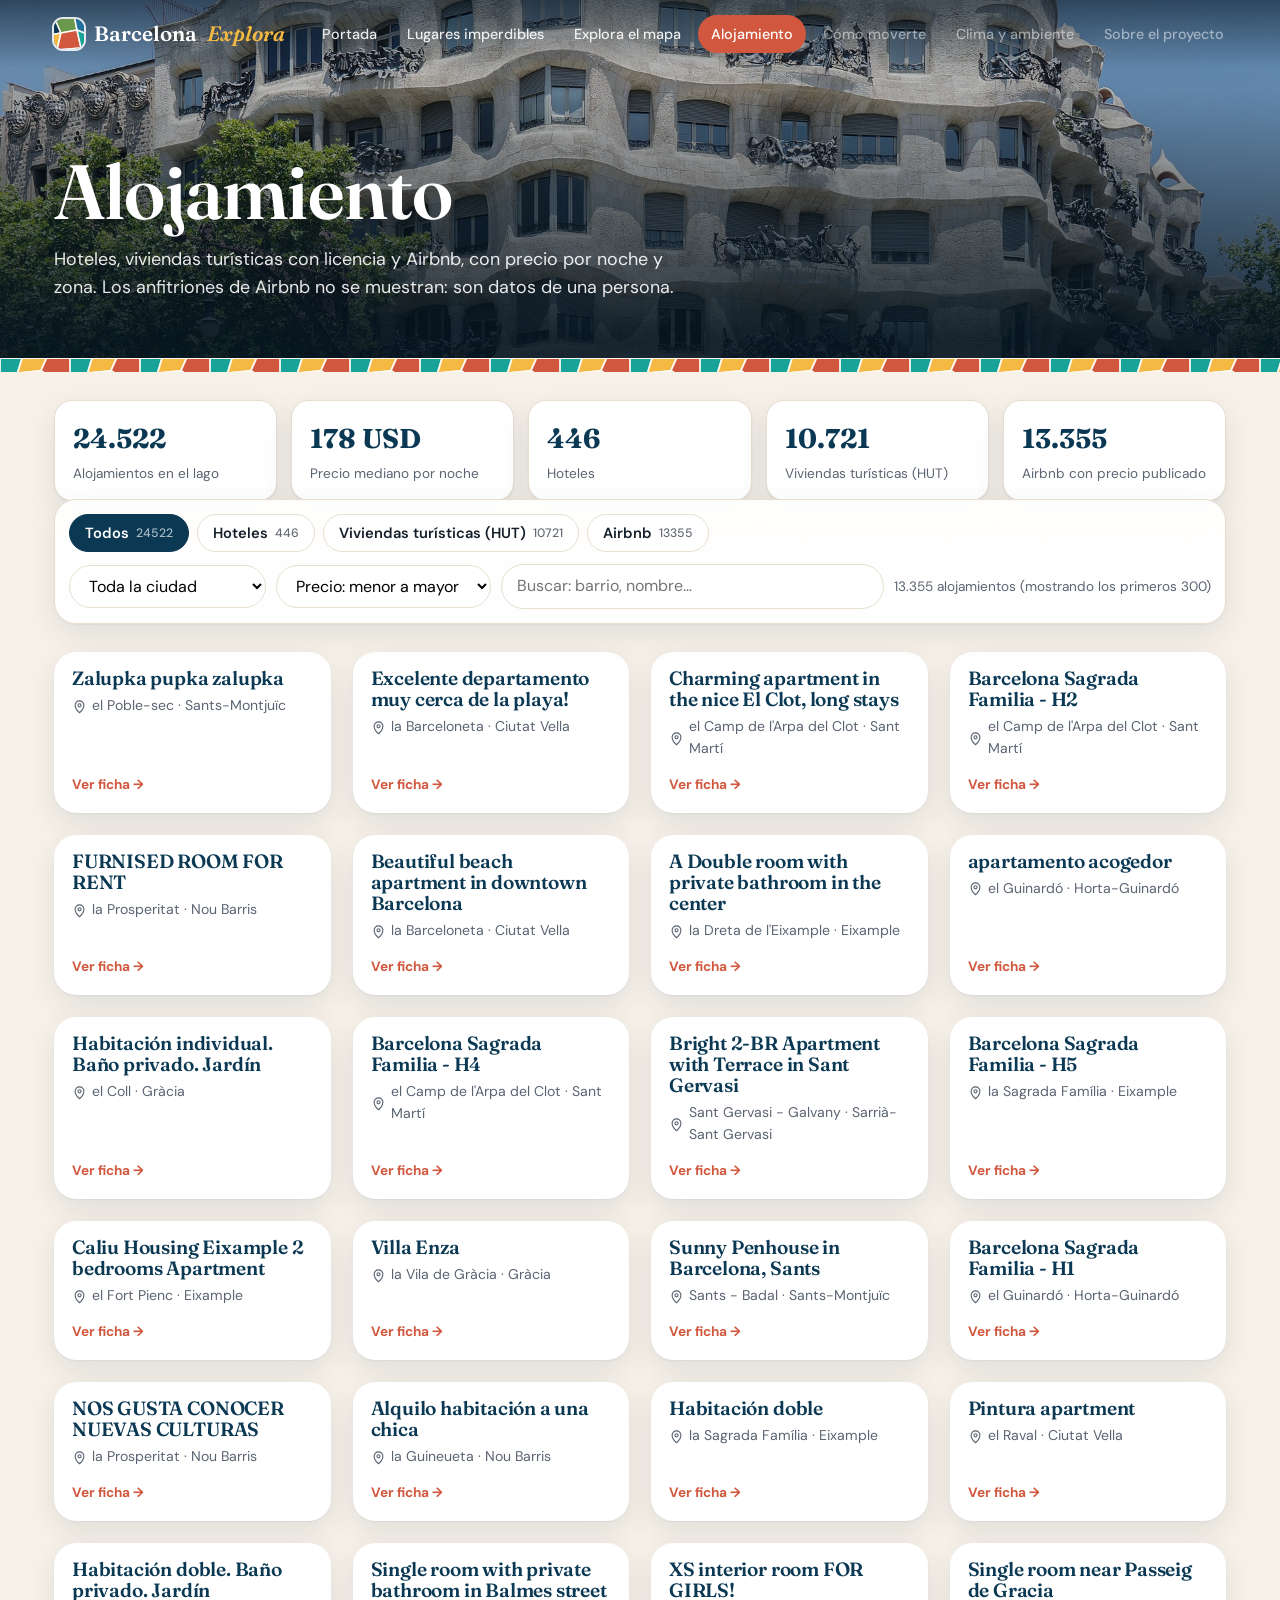
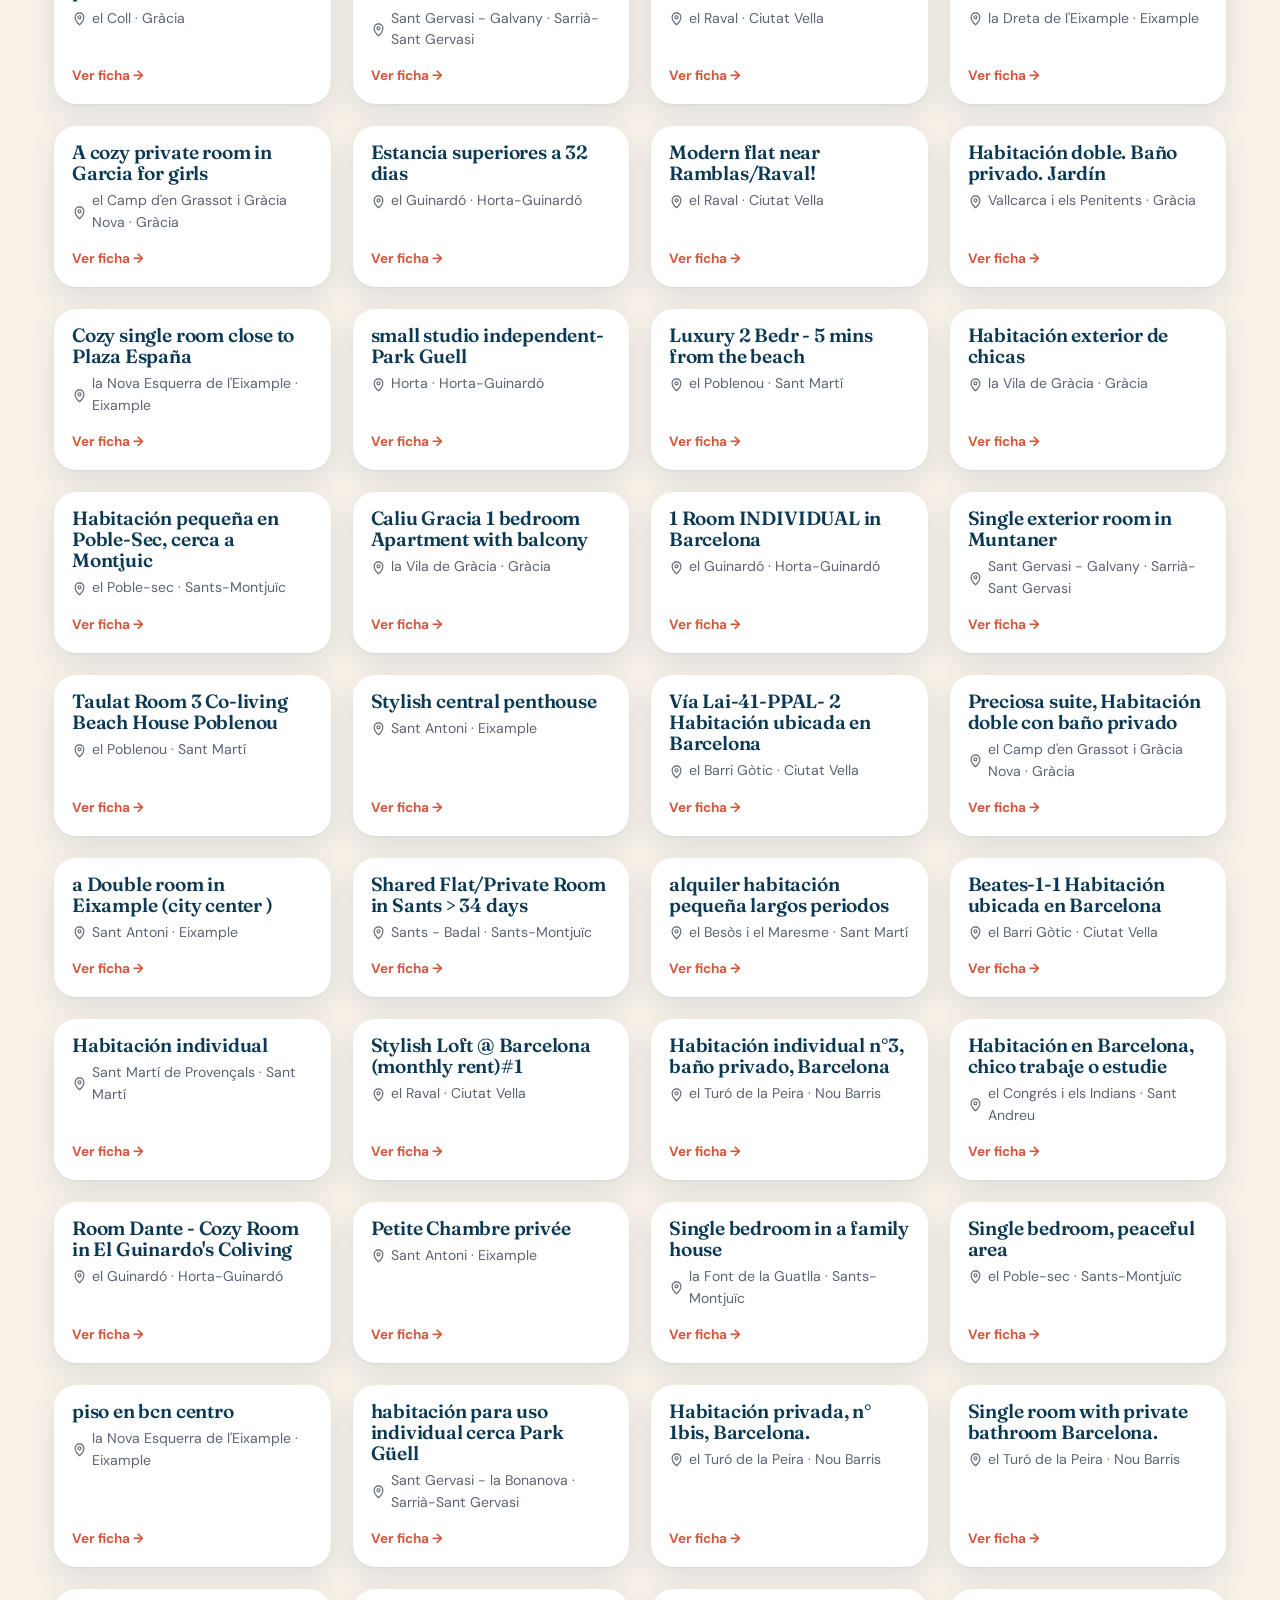
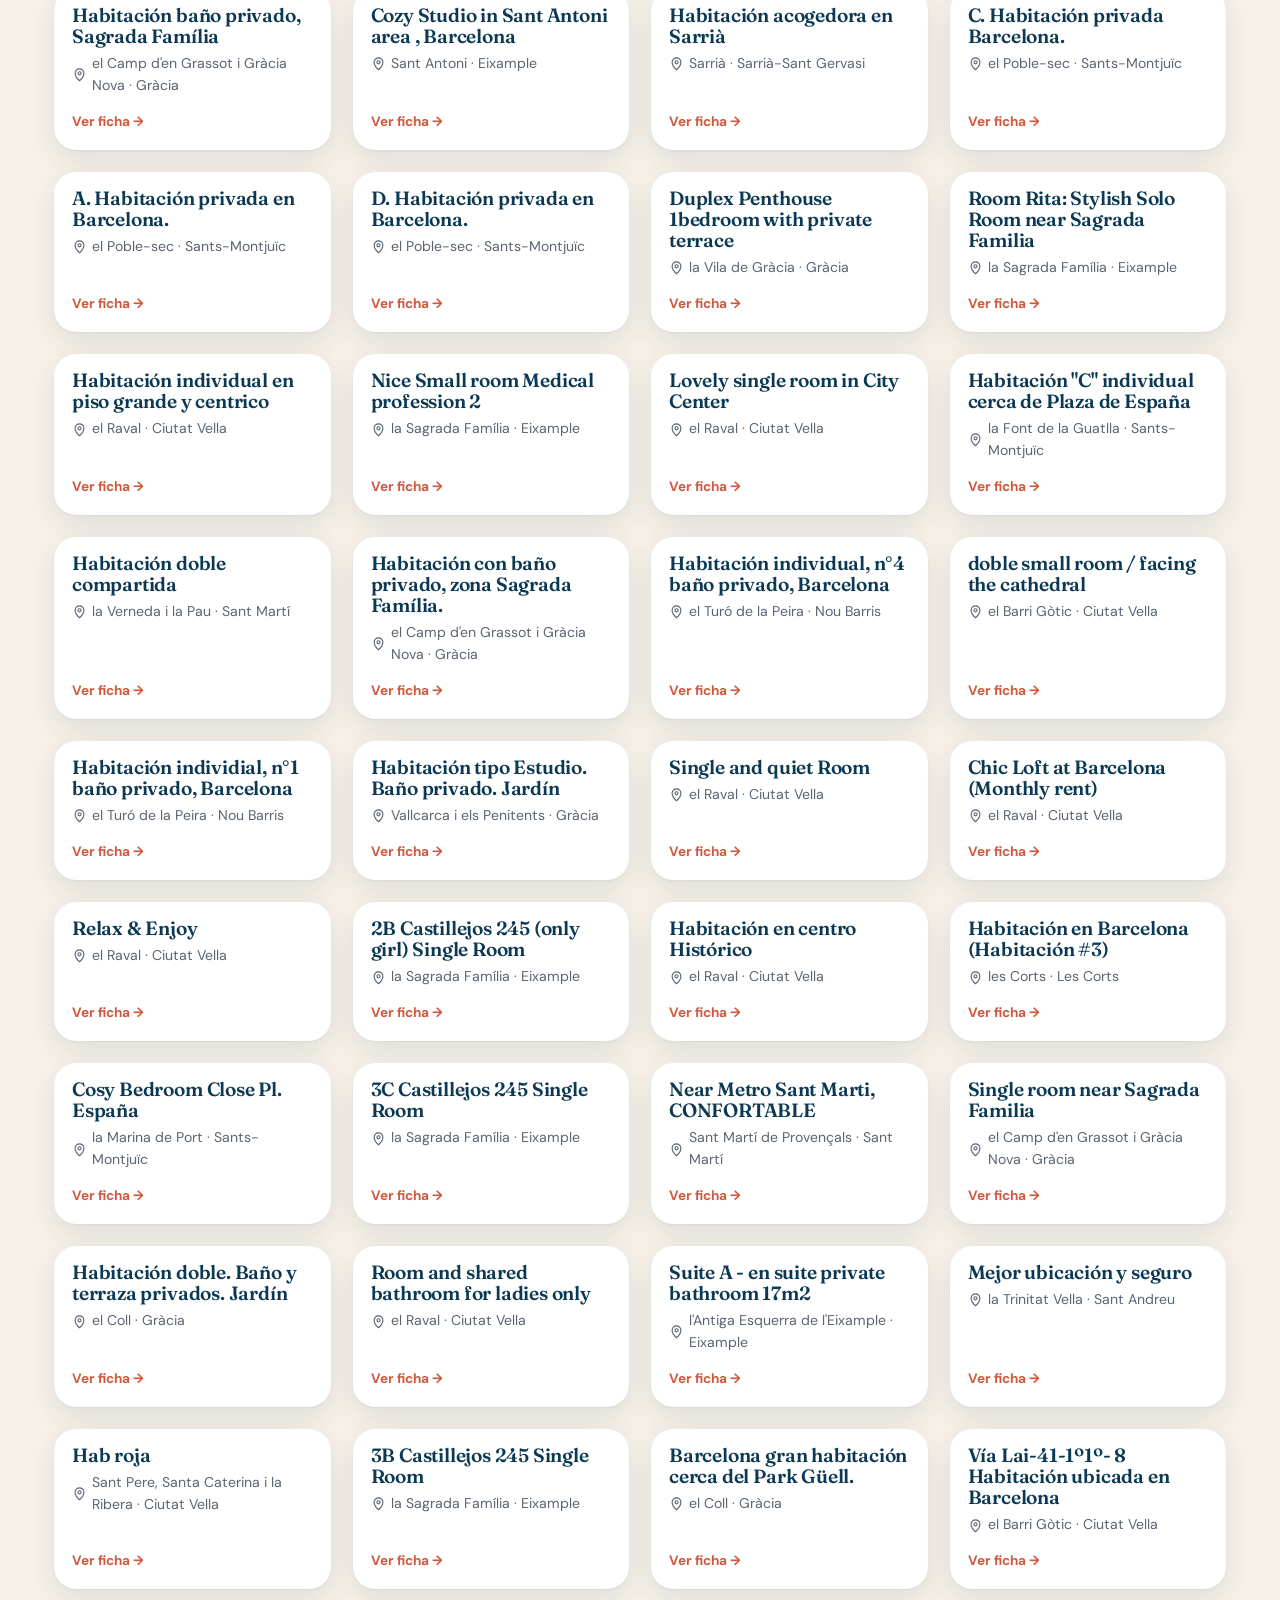
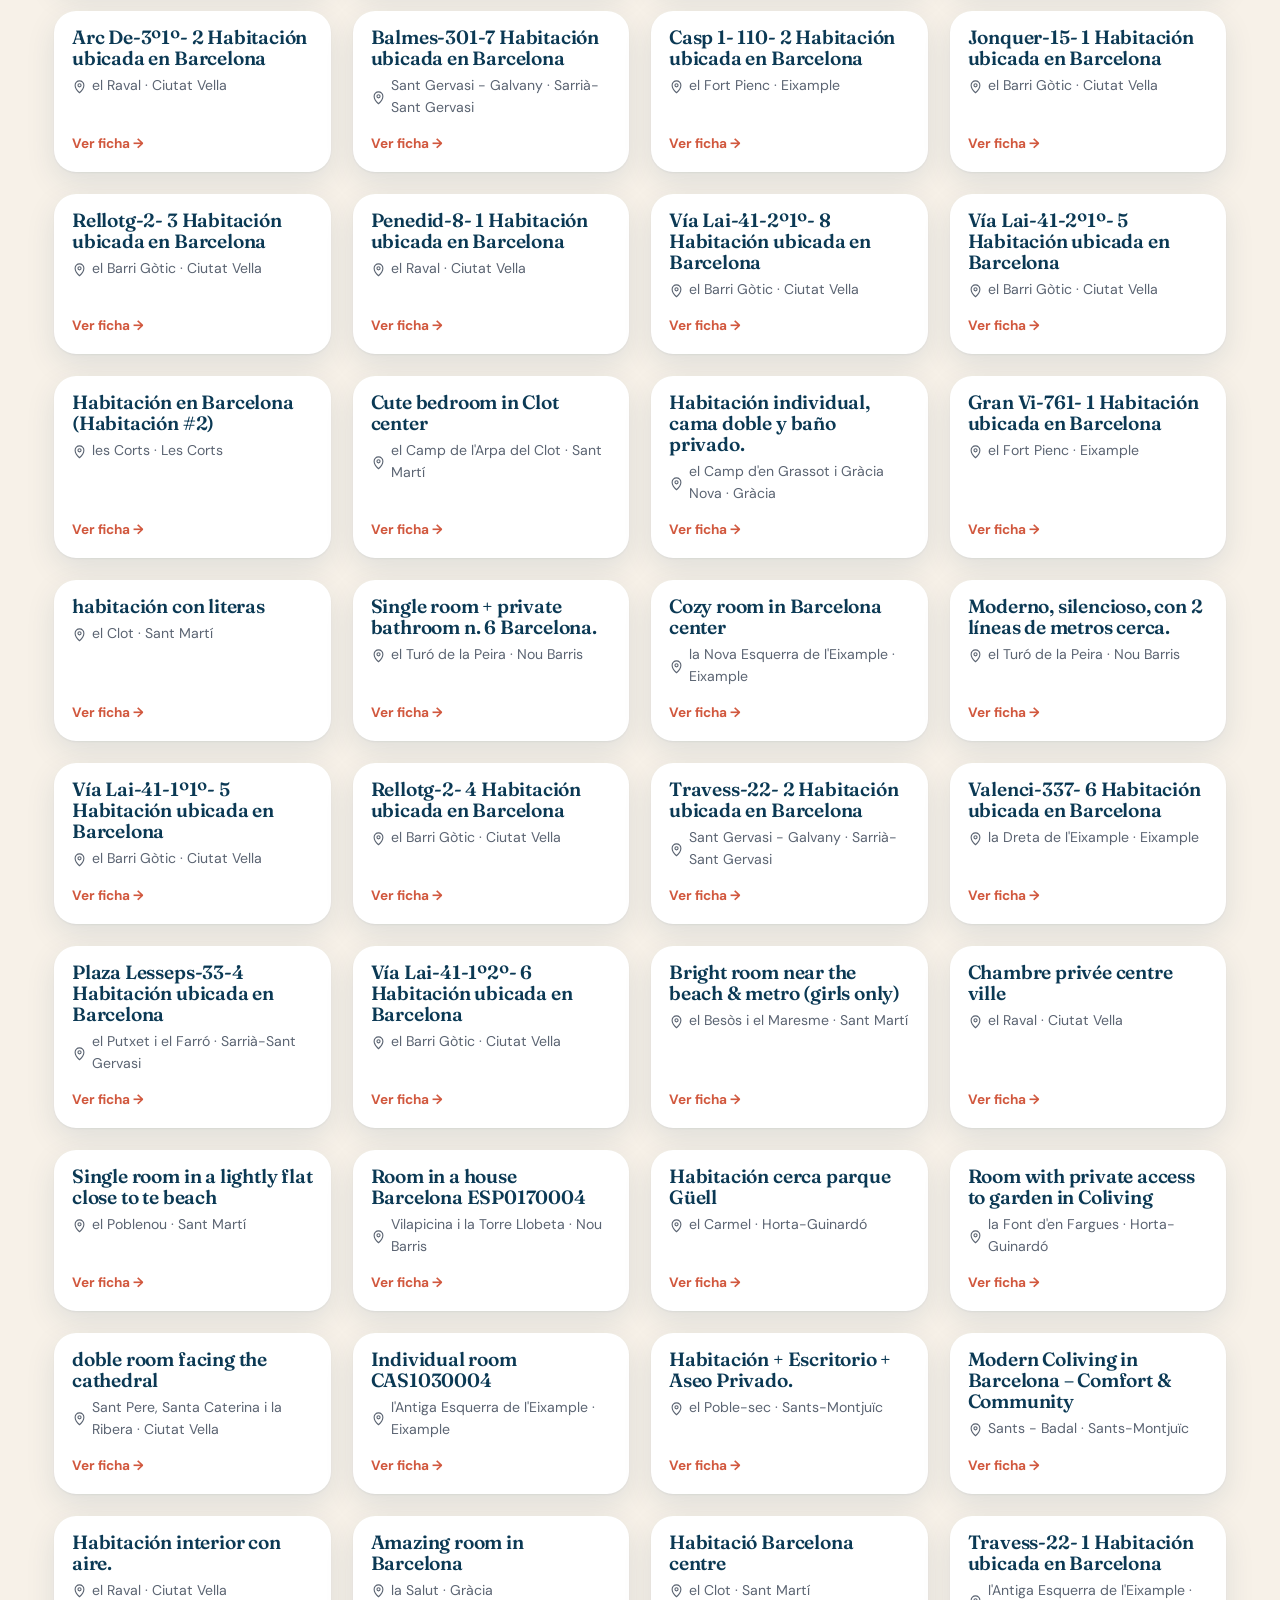
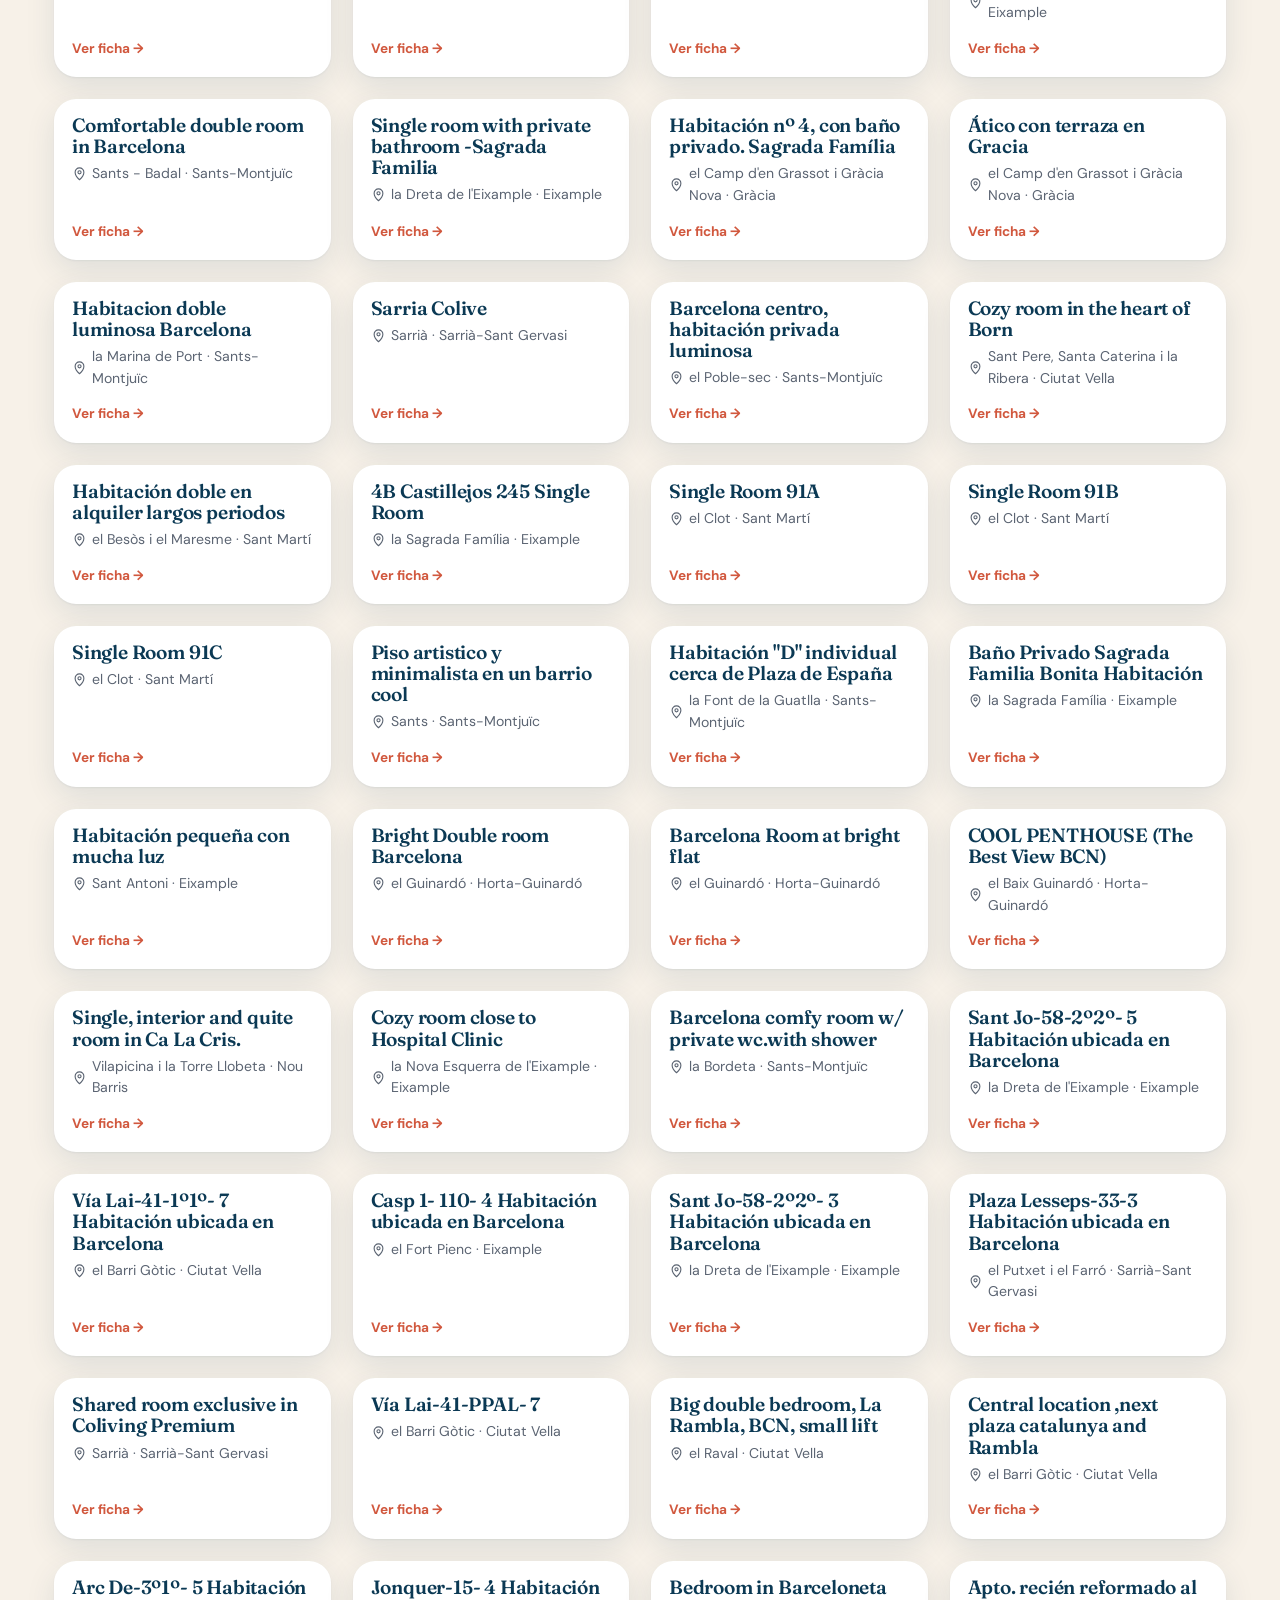
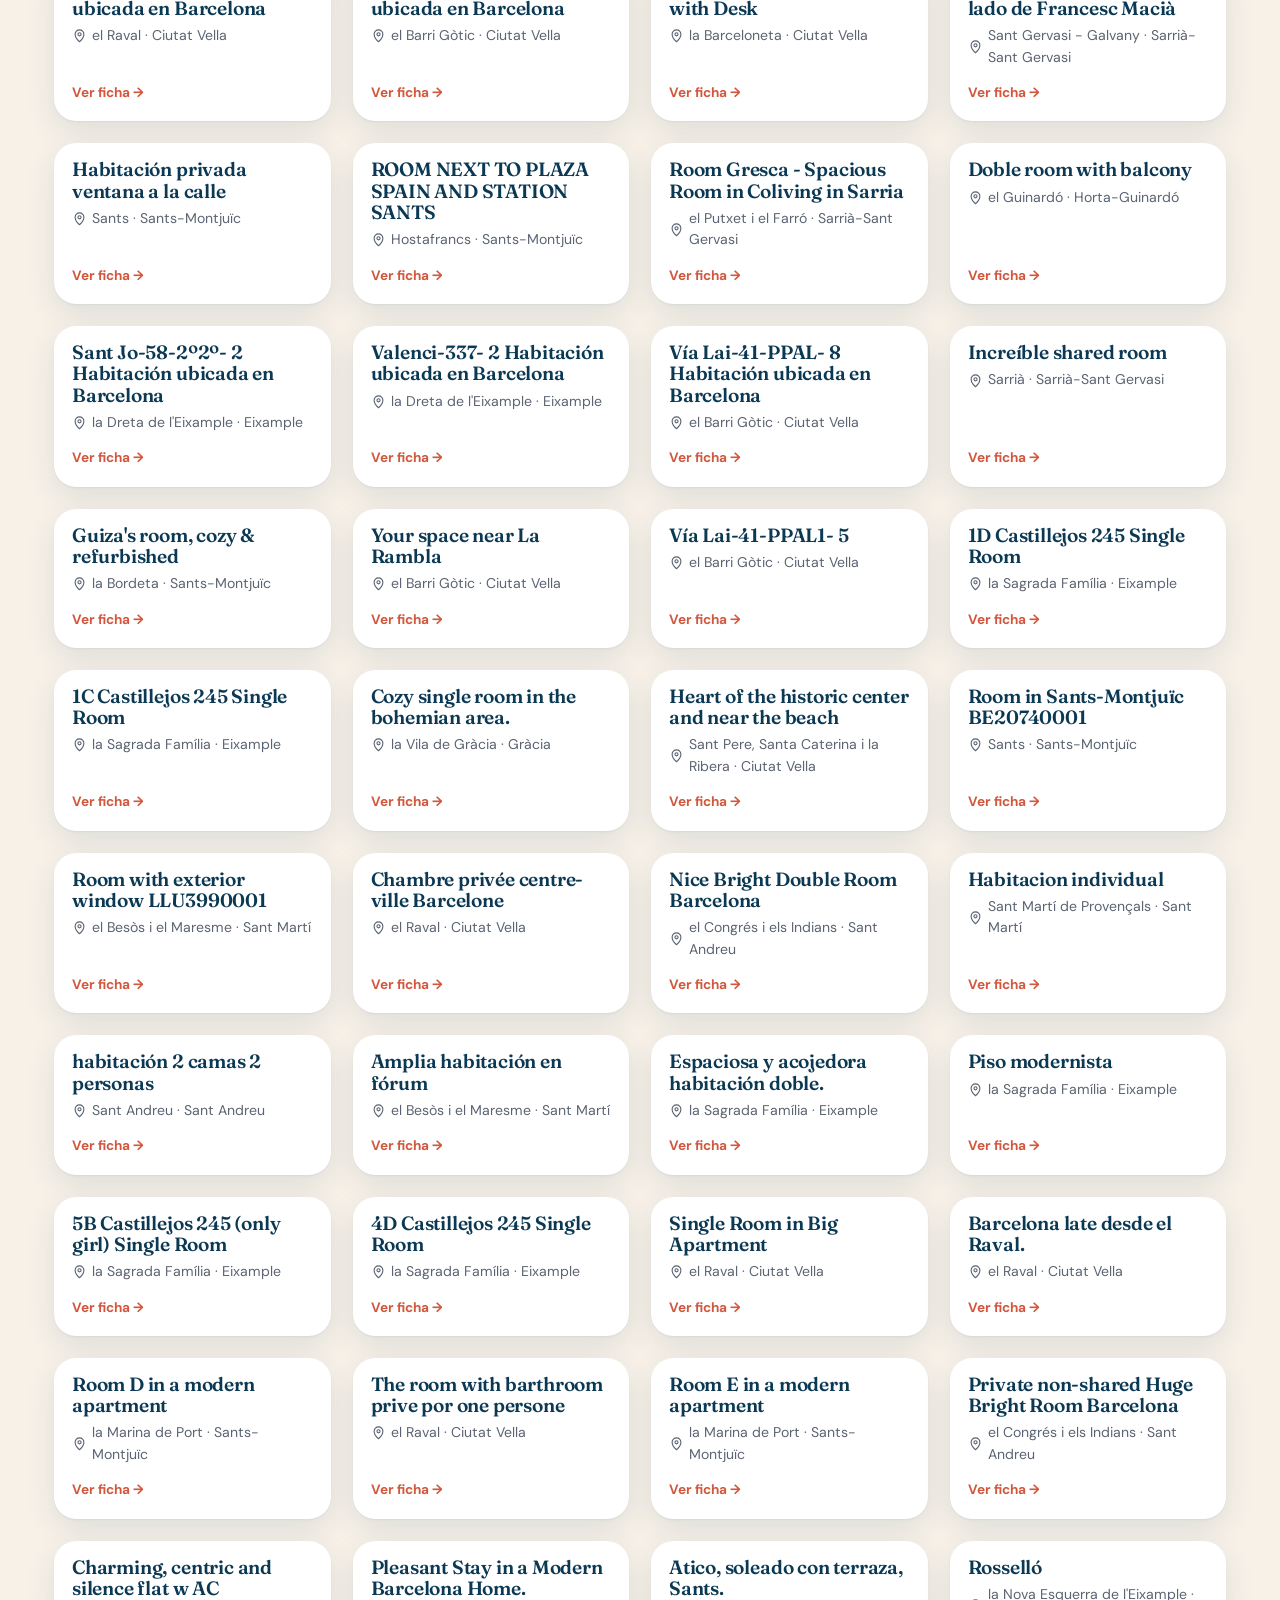
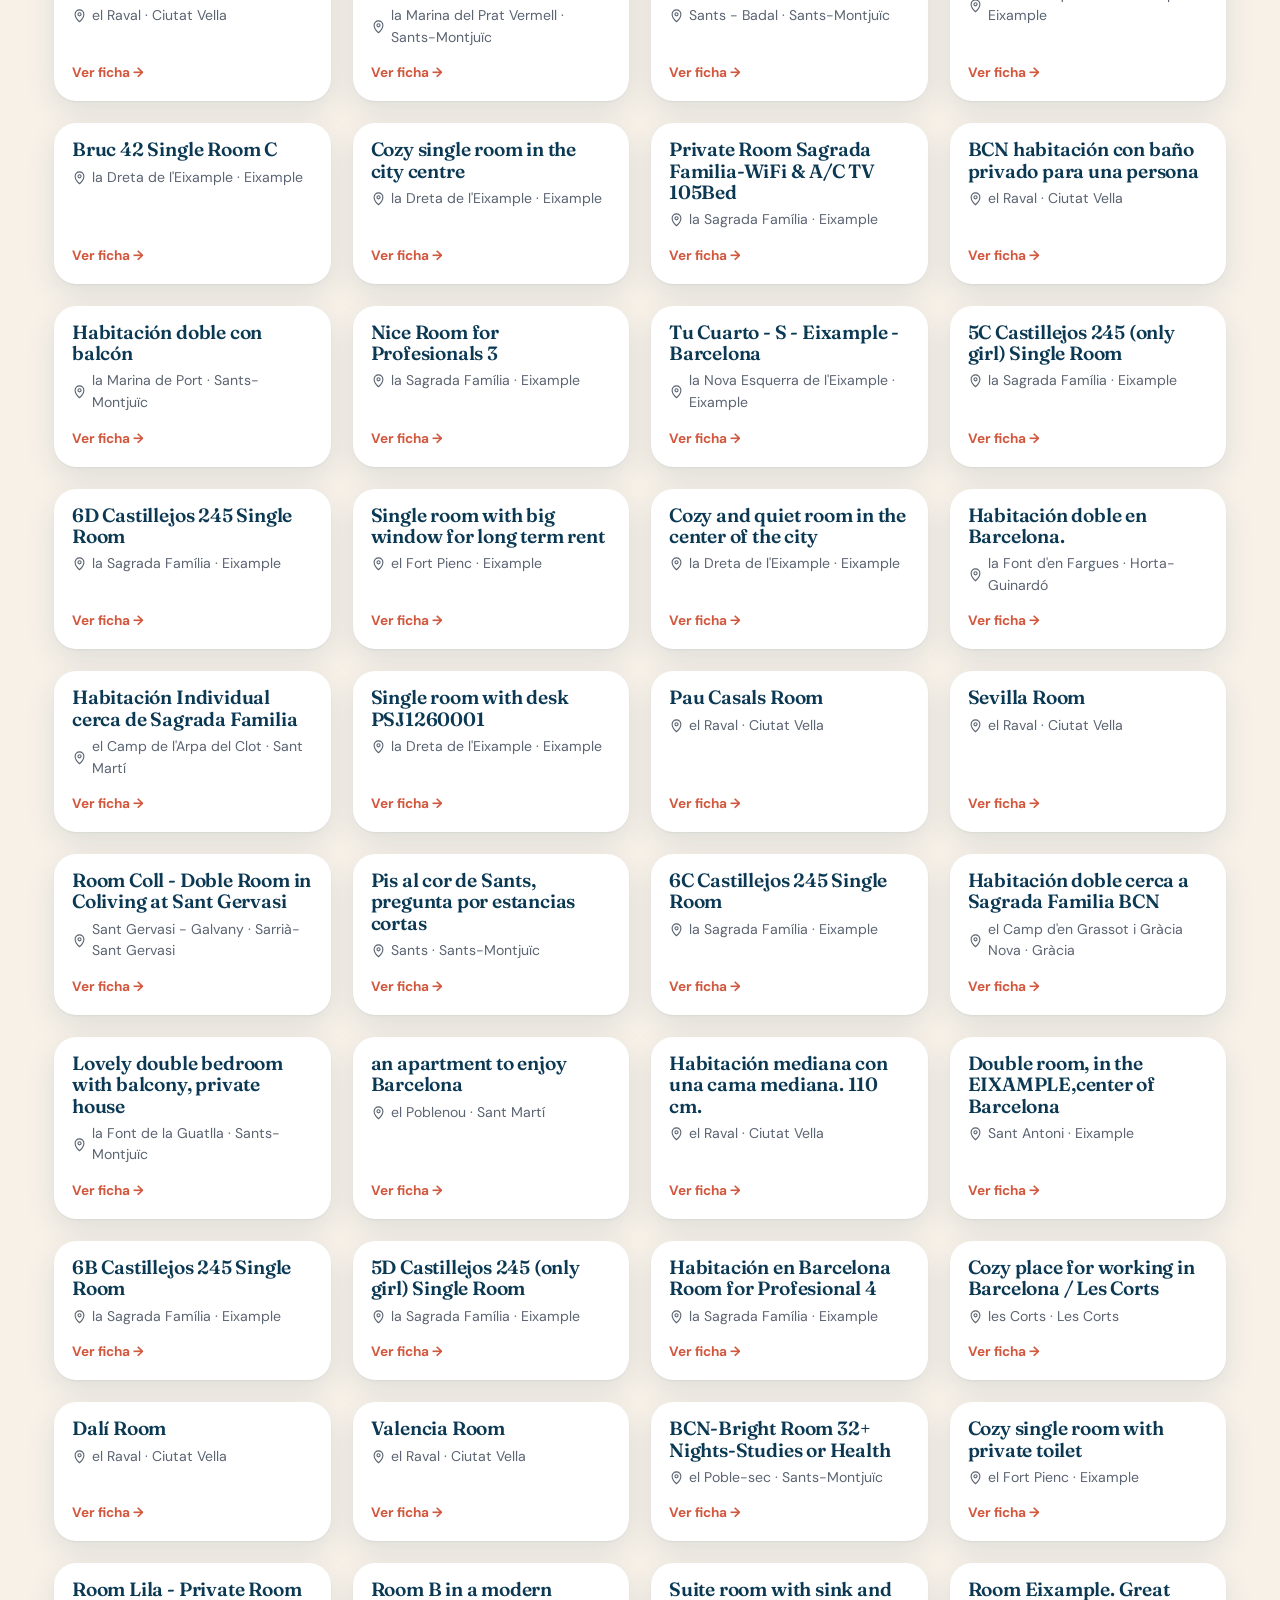
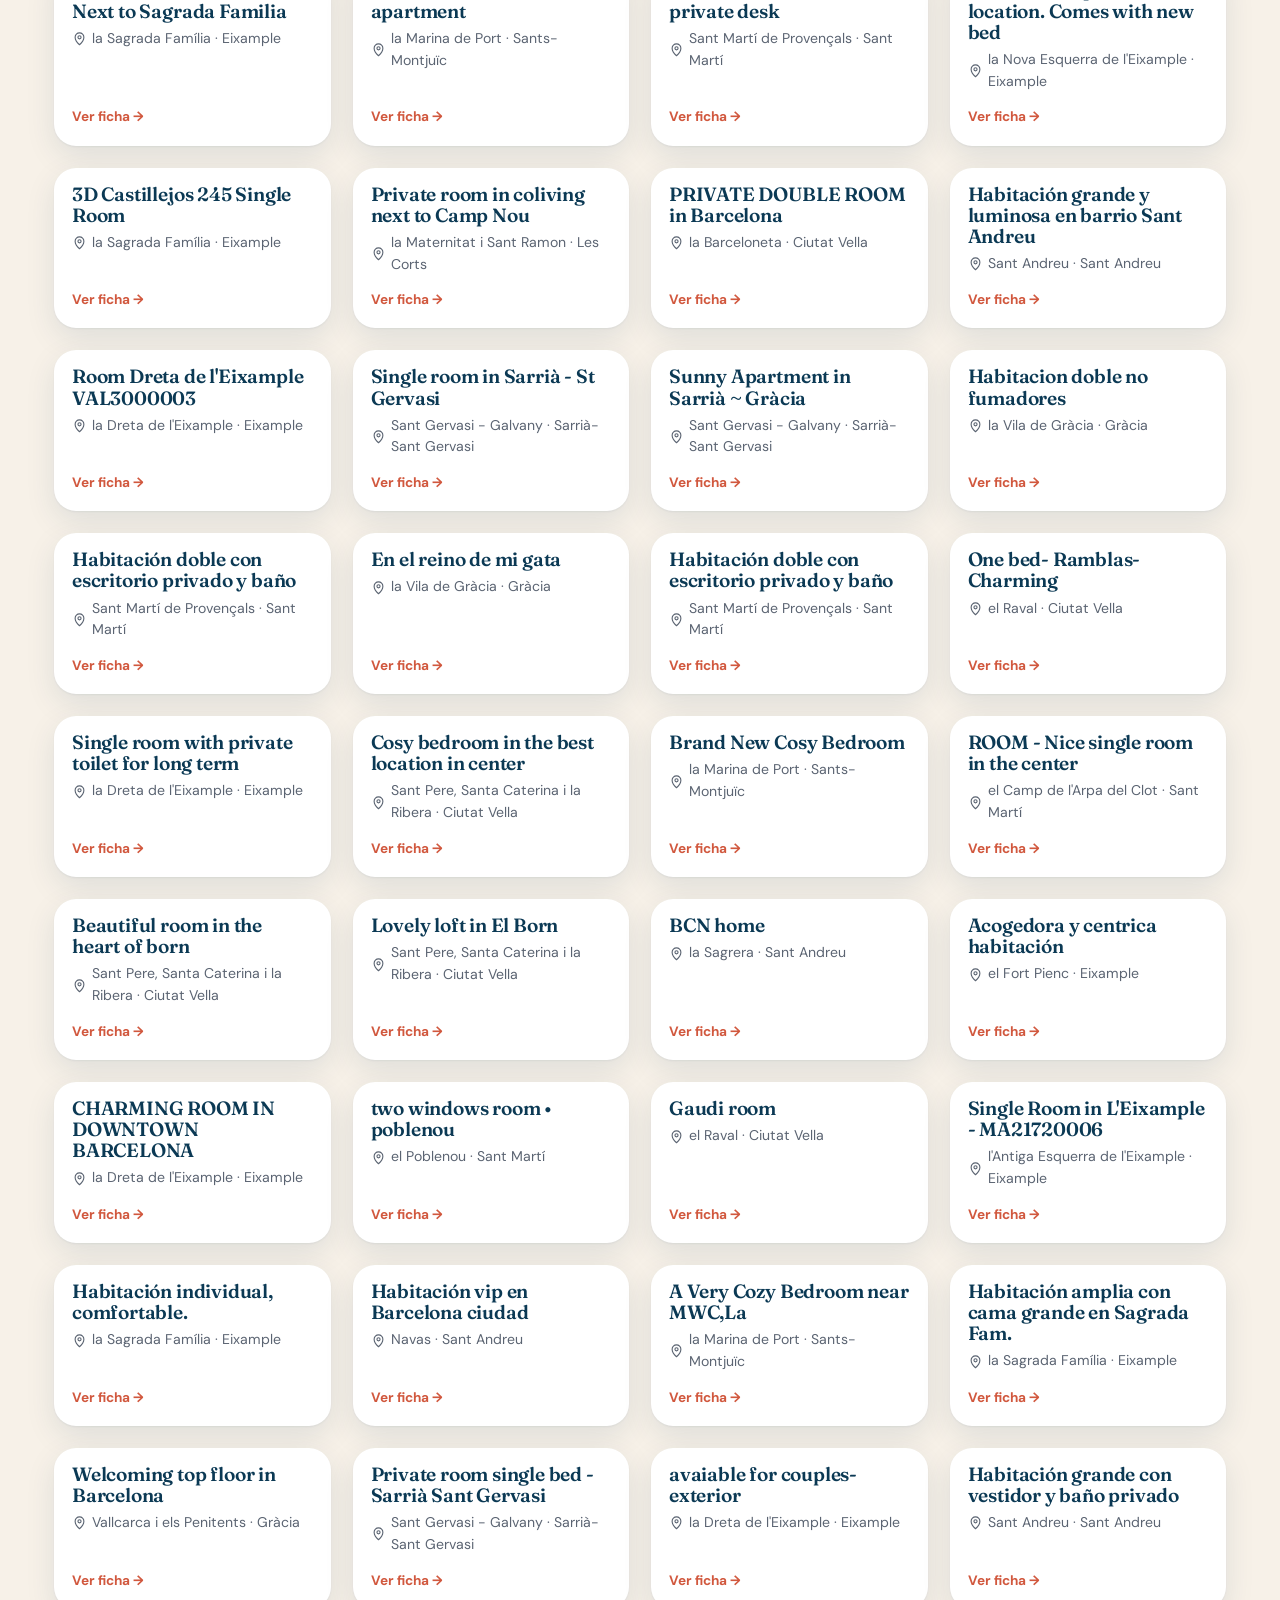
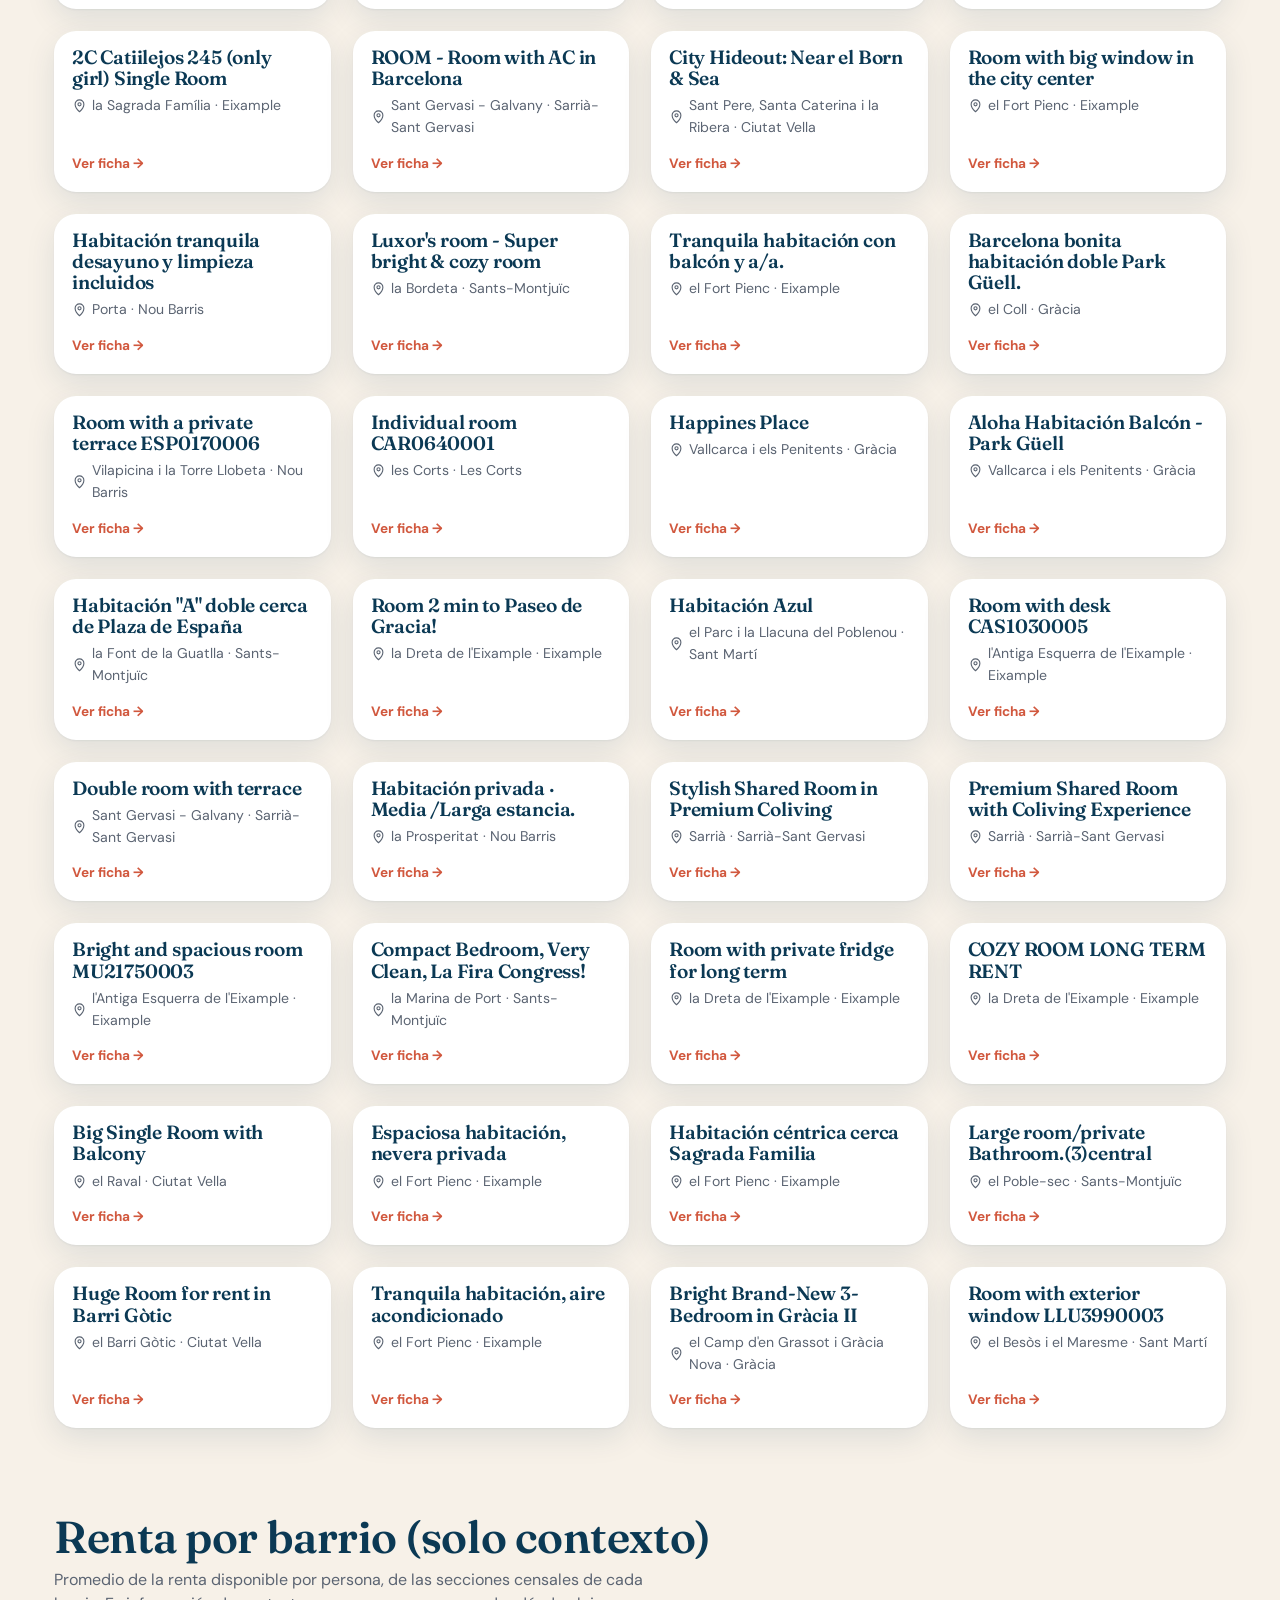
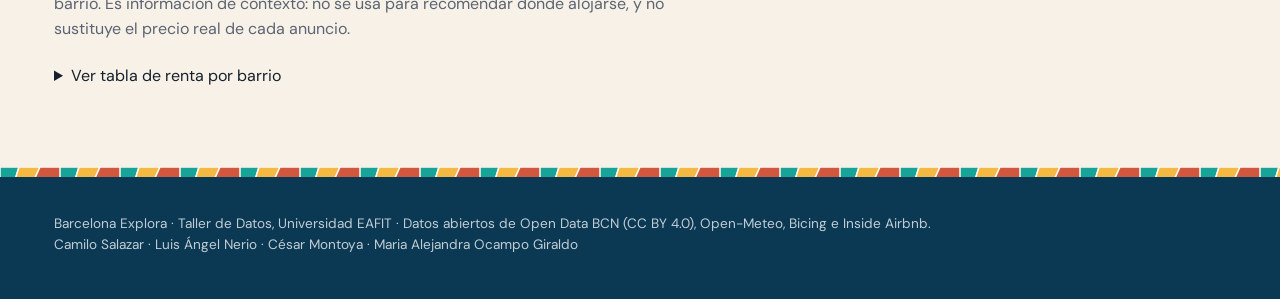
==== alojamiento.html @ 1352b2c9 "Mapa y alojamiento funcionando" ====
<!DOCTYPE html>
<html lang="es">
<head>
  <meta charset="UTF-8">
  <meta name="viewport" content="width=device-width, initial-scale=1">
  <title>Alojamiento · Barcelona Explora</title>
  <meta name="description" content="Hoteles, viviendas turísticas con licencia y Airbnb en Barcelona: precio por noche y zona, con anfitriones anonimizados.">
  <link rel="preconnect" href="https://fonts.googleapis.com">
  <link rel="preconnect" href="https://fonts.gstatic.com" crossorigin>
  <link href="https://fonts.googleapis.com/css2?family=Fraunces:ital,opsz,wght@0,9..144,500;0,9..144,600;1,9..144,500&family=DM+Sans:opsz,wght@9..40,400;9..40,500;9..40,600;9..40,700&display=swap" rel="stylesheet">
  <link rel="stylesheet" href="assets/css/estilos.css">
</head>
<body class="con-hero">
  <header id="navbar"></header>

  <main>
    <section class="banner">
      <img src="assets/img/portada/casa-mila.jpg" alt="">
      <div class="contenedor">
        <h1>Alojamiento</h1>
        <p>Hoteles, viviendas turísticas con licencia y Airbnb, con precio por noche y zona. Los anfitriones de Airbnb no se muestran: son datos de una persona.</p>
      </div>
      <p class="banner__credito" id="banner-credito"></p>
    </section>
    <div class="mosaico-franja" aria-hidden="true"></div>

    <div class="contenedor">
      <div class="resumen-aloj" id="resumen"></div>

      <div class="filtros" role="group" aria-label="Filtros">
        <div class="filtros__chips" id="chips"></div>
        <select class="campo" id="filtro-distrito" aria-label="Distrito">
          <option value="">Toda la ciudad</option>
        </select>
        <select class="campo" id="orden" aria-label="Ordenar">
          <option value="precio-asc">Precio: menor a mayor</option>
          <option value="precio-desc">Precio: mayor a menor</option>
        </select>
        <input class="campo filtros__buscar" id="filtro-texto" type="search" placeholder="Buscar: barrio, nombre…" aria-label="Buscar">
        <span class="filtros__contador" id="contador"></span>
      </div>

      <div class="lugares-grid" id="alojamientos"></div>

      <section class="seccion" aria-labelledby="renta-titulo">
        <div class="seccion__titulo">
          <div>
            <h2 id="renta-titulo">Renta por barrio (solo contexto)</h2>
            <p>Promedio de la renta disponible por persona, de las secciones censales de cada barrio. Es información de contexto: no se usa para recomendar dónde alojarse, y no sustituye el precio real de cada anuncio.</p>
          </div>
        </div>
        <details>
          <summary>Ver tabla de renta por barrio</summary>
          <div id="renta-tabla-wrap"></div>
        </details>
      </section>
    </div>
  </main>

  <dialog class="ficha" id="ficha" aria-label="Detalle del alojamiento">
    <button class="ficha__cerrar" type="button" aria-label="Cerrar">×</button>
    <div class="ficha__cuerpo" id="ficha-cuerpo"></div>
  </dialog>

  <footer id="pie"></footer>

  <script src="assets/js/navegacion.js"></script>
  <script src="assets/js/alojamiento.js"></script>
</body>
</html>
---- assets/css/estilos.css ----
/* =========================================================================
   Barcelona Explora — estándar visual
   Todas las páginas importan este archivo. Usen las variables, no colores
   sueltos, para que el sitio se vea como uno solo.

   Idea visual: el trencadís de Gaudí (mosaico de cerámica rota) sobre el
   azul del Mediterráneo. Fotos grandes, poco texto, todo se toca.
   ========================================================================= */

:root {
  /* Paleta: Mediterráneo + cerámica de Gaudí */
  --mar: #0b3954;          /* color principal: navbar, títulos */
  --mar-claro: #1f6f9f;    /* enlaces, acentos fríos */
  --turquesa: #17a398;     /* azulejo turquesa del trencadís */
  --terracota: #d1583e;    /* acento: botones, etiqueta activa */
  --sol: #f4b942;          /* amarillo azafrán: hora, destacados */
  --oliva: #6a994e;        /* verde del Park Güell */
  --piedra: #f7f1e8;       /* fondo general */
  --papel: #ffffff;        /* fondo de tarjetas */
  --tinta: #16202c;        /* texto principal */
  --tinta-suave: #5b6472;  /* texto secundario */
  --linea: #e7ded0;        /* bordes */

  /* Colores por tipo de lugar (reutilizables en el mapa) */
  --tipo-icono: #d1583e;
  --tipo-mirador: #1f6f9f;
  --tipo-museo: #8a4fa3;
  --tipo-mercado: #3e8e5e;

  /* Tipografía */
  --fuente-titulos: "Fraunces", Georgia, serif;
  --fuente-texto: "DM Sans", system-ui, -apple-system, "Segoe UI", sans-serif;

  /* Medidas */
  --radio: 18px;
  --sombra: 0 1px 2px rgba(11, 57, 84, .06), 0 10px 30px rgba(11, 57, 84, .10);
  --sombra-fuerte: 0 24px 60px rgba(11, 25, 40, .28);
  --ancho-max: 1220px;

  /* Mosaico trencadís, para fondos decorativos y lugares sin foto */
  --trencadis: url("data:image/svg+xml,%3Csvg xmlns='http://www.w3.org/2000/svg' width='120' height='120' viewBox='0 0 120 120'%3E%3Crect width='120' height='120' fill='%23fdfaf4'/%3E%3Cg stroke='%23fdfaf4' stroke-width='3' stroke-linejoin='round'%3E%3Cpolygon points='0,0 38,0 30,26 0,34' fill='%2317a398'/%3E%3Cpolygon points='38,0 80,0 70,22 30,26' fill='%23f4b942'/%3E%3Cpolygon points='80,0 120,0 120,30 92,36 70,22' fill='%23d1583e'/%3E%3Cpolygon points='0,34 30,26 44,58 0,66' fill='%230b3954'/%3E%3Cpolygon points='30,26 70,22 76,52 44,58' fill='%236a994e'/%3E%3Cpolygon points='70,22 92,36 120,30 120,70 76,52' fill='%231f6f9f'/%3E%3Cpolygon points='0,66 44,58 36,92 0,96' fill='%23f4b942'/%3E%3Cpolygon points='44,58 76,52 84,88 36,92' fill='%23d1583e'/%3E%3Cpolygon points='76,52 120,70 120,100 84,88' fill='%2317a398'/%3E%3Cpolygon points='0,96 36,92 40,120 0,120' fill='%236a994e'/%3E%3Cpolygon points='36,92 84,88 90,120 40,120' fill='%230b3954'/%3E%3Cpolygon points='84,88 120,100 120,120 90,120' fill='%23f4b942'/%3E%3C/g%3E%3C/svg%3E");
}

* { box-sizing: border-box; }

html { scroll-behavior: smooth; }

body {
  margin: 0;
  font-family: var(--fuente-texto);
  color: var(--tinta);
  background: var(--piedra);
  line-height: 1.55;
  -webkit-font-smoothing: antialiased;
}

h1, h2, h3 {
  font-family: var(--fuente-titulos);
  color: var(--mar);
  line-height: 1.1;
  margin: 0 0 .5em;
  font-weight: 600;
  letter-spacing: -.01em;
}

a { color: var(--mar-claro); }

img { max-width: 100%; display: block; }

.contenedor {
  max-width: var(--ancho-max);
  margin: 0 auto;
  padding: 0 24px;
}

.solo-lectores {
  position: absolute; width: 1px; height: 1px; overflow: hidden;
  clip: rect(0 0 0 0); white-space: nowrap;
}

/* ---------- Navbar (la pinta navegacion.js) ---------- */
.navbar {
  position: sticky;
  top: 0;
  z-index: 50;
  background: var(--mar);
  color: #fff;
  transition: background .3s ease, box-shadow .3s ease;
}
.navbar__fila {
  display: flex;
  align-items: center;
  gap: 24px;
  min-height: 68px;
}
.navbar__marca {
  display: flex;
  align-items: center;
  gap: 10px;
  font-family: var(--fuente-titulos);
  font-size: 1.3rem;
  font-weight: 600;
  color: #fff;
  text-decoration: none;
  white-space: nowrap;
}
.navbar__marca::before {
  content: "";
  width: 30px; height: 30px;
  border-radius: 9px;
  background: var(--trencadis) center / 60px;
  box-shadow: 0 0 0 2px rgba(255, 255, 255, .85);
}
.navbar__marca span { color: var(--sol); font-style: italic; }
.navbar__lista {
  display: flex;
  gap: 4px;
  list-style: none;
  margin: 0 0 0 auto;
  padding: 0;
  overflow-x: auto;
  scrollbar-width: none;
}
.navbar__lista::-webkit-scrollbar { display: none; }
.navbar__enlace {
  display: flex;
  align-items: center;
  gap: 6px;
  padding: 8px 13px;
  border-radius: 999px;
  color: rgba(255, 255, 255, .9);
  text-decoration: none;
  font-size: .9rem;
  font-weight: 500;
  white-space: nowrap;
}
.navbar__enlace:hover { background: rgba(255, 255, 255, .12); color: #fff; }
.navbar__enlace[aria-current="page"] { background: var(--terracota); color: #fff; }
.navbar__enlace--pendiente { color: rgba(255, 255, 255, .5); cursor: default; }
.navbar__enlace--pendiente:hover { background: none; color: rgba(255, 255, 255, .5); }
.navbar__menu {
  display: none;
  margin-left: auto;
  background: none;
  border: 1px solid rgba(255, 255, 255, .35);
  color: #fff;
  border-radius: 999px;
  padding: 7px 14px;
  font: inherit;
}

/* En páginas con foto de portada la barra flota transparente sobre la foto */
.con-hero .navbar { position: fixed; left: 0; right: 0; background: linear-gradient(rgba(5, 20, 32, .55), transparent); }
.con-hero .navbar.navbar--solida { background: var(--mar); box-shadow: 0 6px 24px rgba(0, 0, 0, .18); }

@media (max-width: 1140px) {
  .navbar__menu { display: block; }
  .navbar__lista {
    display: none;
    position: absolute;
    top: 68px; left: 0; right: 0;
    flex-direction: column;
    background: var(--mar);
    padding: 8px 16px 16px;
  }
  .navbar__lista.abierta { display: flex; }
}

/* ---------- Etiquetas ---------- */
.etiqueta {
  display: inline-flex;
  align-items: center;
  gap: 5px;
  font-size: .72rem;
  font-weight: 700;
  letter-spacing: .05em;
  text-transform: uppercase;
  padding: 4px 10px;
  border-radius: 999px;
  background: var(--linea);
  color: var(--tinta-suave);
}
.etiqueta--pronto { background: rgba(255, 255, 255, .16); color: rgba(255, 255, 255, .85); }
.etiqueta--icono { background: #fbe6e0; color: var(--tipo-icono); }
.etiqueta--mirador { background: #e3eef6; color: var(--tipo-mirador); }
.etiqueta--museo { background: #f1e8f5; color: var(--tipo-museo); }
.etiqueta--mercado { background: #e5f2ea; color: var(--tipo-mercado); }

/* ---------- Tarjetas y botones ---------- */
.tarjeta {
  background: var(--papel);
  border: 1px solid var(--linea);
  border-radius: var(--radio);
  box-shadow: var(--sombra);
  padding: 22px;
}

.boton {
  display: inline-flex;
  align-items: center;
  justify-content: center;
  gap: 8px;
  padding: 12px 22px;
  border-radius: 999px;
  border: 0;
  background: var(--terracota);
  color: #fff;
  font: 700 .95rem var(--fuente-texto);
  text-decoration: none;
  cursor: pointer;
  transition: transform .15s ease, filter .15s ease;
}
.boton:hover { filter: brightness(1.07); transform: translateY(-1px); }
.boton svg { width: 18px; height: 18px; flex: none; }
.boton--secundario { background: var(--papel); color: var(--mar); border: 1px solid var(--linea); }
.boton--vidrio {
  background: rgba(255, 255, 255, .14);
  color: #fff;
  border: 1px solid rgba(255, 255, 255, .4);
  backdrop-filter: blur(8px);
}

.fuente-dato {
  font-size: .8rem;
  color: var(--tinta-suave);
}
.fuente-dato a { color: inherit; }

/* ---------- Pie ---------- */
.pie {
  margin-top: 88px;
  padding: 36px 0 44px;
  font-size: .85rem;
  color: rgba(255, 255, 255, .75);
  background: var(--mar);
  position: relative;
}
.pie::before {
  content: "";
  position: absolute; left: 0; right: 0; top: -10px;
  height: 10px;
  background: var(--trencadis) 0 0 / 60px;
}
.pie a { color: #fff; }

/* =========================================================================
   Portada
   ========================================================================= */
.hero {
  position: relative;
  min-height: 100vh;
  min-height: 100svh;
  display: flex;
  flex-direction: column;
  justify-content: flex-end;
  color: #fff;
  background: #0b2233;
  overflow: hidden;
  isolation: isolate;
}
.hero__fondos { position: absolute; inset: 0; z-index: -2; }
.hero__fondos img {
  position: absolute; inset: 0;
  width: 100%; height: 100%;
  object-fit: cover;
  opacity: 0;
  transform: scale(1.08);
  transition: opacity 1.6s ease;
}
.hero__fondos img.activa { opacity: 1; animation: acercar 9s ease-out forwards; }
@keyframes acercar { from { transform: scale(1.08); } to { transform: scale(1); } }
.hero::after {
  content: "";
  position: absolute; inset: 0; z-index: -1;
  background:
    linear-gradient(180deg, rgba(5, 20, 32, .45) 0%, rgba(5, 20, 32, 0) 30%),
    linear-gradient(0deg, rgba(5, 20, 32, .92) 0%, rgba(5, 20, 32, .55) 38%, rgba(5, 20, 32, 0) 70%);
}

.hero__contenido {
  width: 100%;
  display: grid;
  grid-template-columns: 1.25fr minmax(300px, 400px);
  align-items: end;
  gap: 40px;
  padding-top: 120px;
  padding-bottom: 28px;
}
.hero__saludo {
  display: inline-flex;
  align-items: center;
  gap: 10px;
  margin: 0 0 14px;
  font-weight: 600;
  letter-spacing: .02em;
  color: var(--sol);
}
.hero__saludo::before { content: ""; width: 34px; height: 2px; background: currentColor; }
.hero h1 {
  color: #fff;
  font-size: clamp(3rem, 9vw, 6.6rem);
  line-height: .95;
  margin-bottom: 20px;
  text-shadow: 0 4px 30px rgba(0, 0, 0, .35);
}
.hero h1 em { display: block; font-style: italic; font-weight: 500; color: var(--sol); font-size: .62em; margin-top: 6px; }
.hero__intro {
  font-size: clamp(1.05rem, 1.6vw, 1.25rem);
  max-width: 44ch;
  color: rgba(255, 255, 255, .9);
  margin: 0 0 28px;
}
.hero__acciones { display: flex; flex-wrap: wrap; gap: 12px; }

/* Widget de vidrio: reloj + clima */
.widget {
  background: rgba(255, 255, 255, .12);
  border: 1px solid rgba(255, 255, 255, .28);
  border-radius: 26px;
  padding: 22px;
  backdrop-filter: blur(18px) saturate(1.3);
  -webkit-backdrop-filter: blur(18px) saturate(1.3);
  box-shadow: 0 20px 50px rgba(0, 0, 0, .25);
}
.widget__reloj {
  display: flex;
  align-items: center;
  gap: 18px;
  padding-bottom: 18px;
  border-bottom: 1px solid rgba(255, 255, 255, .22);
}
.reloj { width: 88px; height: 88px; flex: none; }
.reloj__cara { fill: rgba(255, 255, 255, .1); stroke: rgba(255, 255, 255, .7); stroke-width: 2; }
.reloj__marca { stroke: rgba(255, 255, 255, .8); stroke-width: 2; stroke-linecap: round; }
.reloj__aguja { stroke-linecap: round; }
.reloj__aguja--h { stroke: #fff; stroke-width: 4.5; }
.reloj__aguja--m { stroke: #fff; stroke-width: 3; }
.reloj__aguja--s { stroke: var(--sol); stroke-width: 1.6; }
.widget__etiqueta { font-size: .72rem; text-transform: uppercase; letter-spacing: .1em; color: rgba(255, 255, 255, .72); font-weight: 700; }
.widget__hora {
  font-family: var(--fuente-titulos);
  font-size: 2.5rem;
  line-height: 1;
  color: var(--sol);
  font-variant-numeric: tabular-nums;
  margin: 4px 0;
}
.widget__fecha { font-size: .88rem; color: rgba(255, 255, 255, .85); }

.widget__clima { display: flex; align-items: center; gap: 14px; padding-top: 18px; }
.clima__icono { width: 64px; height: 64px; flex: none; filter: drop-shadow(0 4px 10px rgba(0, 0, 0, .2)); }
.clima__temp { font-family: var(--fuente-titulos); font-size: 3rem; line-height: 1; }
.clima__estado { font-weight: 700; }
.clima__sensacion { font-size: .85rem; color: rgba(255, 255, 255, .8); }
.clima__detalles {
  display: grid;
  grid-template-columns: repeat(3, 1fr);
  gap: 8px;
  margin: 16px 0 0;
}
.clima__detalles div { background: rgba(255, 255, 255, .1); border-radius: 12px; padding: 8px 10px; }
.clima__detalles dt { font-size: .7rem; color: rgba(255, 255, 255, .7); text-transform: uppercase; letter-spacing: .06em; }
.clima__detalles dd { margin: 0; font-weight: 700; }
.widget__fuente { margin: 12px 0 0; font-size: .72rem; color: rgba(255, 255, 255, .6); }
.widget__fuente a { color: inherit; }

.hero__pie {
  width: 100%;
  display: flex;
  justify-content: space-between;
  align-items: center;
  gap: 16px;
  padding-bottom: 26px;
  font-size: .78rem;
  color: rgba(255, 255, 255, .7);
}
.hero__credito { margin: 0; }
.hero__credito strong { color: #fff; font-weight: 600; }
.hero__credito a { color: inherit; }
.hero__puntos { display: flex; gap: 8px; }
.hero__puntos button {
  width: 34px; height: 5px; padding: 0;
  border: 0; border-radius: 99px;
  background: rgba(255, 255, 255, .35);
  cursor: pointer;
}
.hero__puntos button[aria-current="true"] { background: var(--sol); }

@media (max-width: 900px) {
  .hero__contenido { grid-template-columns: 1fr; padding-top: 110px; }
  .widget { max-width: 440px; }
}

/* Franja de mosaico */
.mosaico-franja { height: 14px; background: var(--trencadis) 0 0 / 70px; }

/* ¿Sabías que…? */
.sabias {
  position: relative;
  margin-top: 72px;
}
.sabias__caja {
  position: relative;
  display: grid;
  grid-template-columns: 240px 1fr;
  gap: 0;
  border-radius: 28px;
  overflow: hidden;
  background: var(--mar);
  color: #fff;
  box-shadow: var(--sombra-fuerte);
}
.sabias__lado {
  background: var(--trencadis) 0 0 / 96px;
  display: grid;
  place-items: center;
  padding: 28px;
  min-height: 220px;
}
.sabias__icono {
  width: 112px; height: 112px;
  border-radius: 50%;
  background: var(--papel);
  display: grid;
  place-items: center;
  box-shadow: 0 10px 30px rgba(0, 0, 0, .25);
  color: var(--mar);
}
.sabias__icono svg { width: 56px; height: 56px; }
.sabias__cuerpo { padding: 36px 40px 30px; display: flex; flex-direction: column; gap: 10px; }
.sabias__kicker { font-weight: 700; text-transform: uppercase; letter-spacing: .12em; font-size: .78rem; color: var(--sol); margin: 0; }
.sabias__titulo { color: #fff; font-size: clamp(1.6rem, 3vw, 2.3rem); margin: 0; }
.sabias__texto { font-size: clamp(1.05rem, 1.5vw, 1.22rem); line-height: 1.55; color: rgba(255, 255, 255, .9); margin: 0; max-width: 60ch; min-height: 3.2em; }
.sabias__pie { display: flex; align-items: center; justify-content: space-between; gap: 16px; flex-wrap: wrap; margin-top: 8px; }
.sabias__fuente { font-size: .76rem; color: rgba(255, 255, 255, .55); }
.sabias__nav { display: flex; gap: 8px; align-items: center; }
.sabias__nav button {
  width: 44px; height: 44px;
  border-radius: 50%;
  border: 1px solid rgba(255, 255, 255, .3);
  background: rgba(255, 255, 255, .08);
  color: #fff;
  font-size: 1.2rem;
  cursor: pointer;
}
.sabias__nav button:hover { background: rgba(255, 255, 255, .18); }
.sabias__contador { font-variant-numeric: tabular-nums; font-size: .85rem; color: rgba(255, 255, 255, .7); min-width: 3.5em; text-align: center; }
.sabias__texto, .sabias__titulo, .sabias__icono { transition: opacity .25s ease, transform .25s ease; }
.sabias--cambiando .sabias__texto, .sabias--cambiando .sabias__titulo { opacity: 0; transform: translateY(6px); }
.sabias--cambiando .sabias__icono { opacity: 0; transform: scale(.85) rotate(-8deg); }
@media (max-width: 720px) {
  .sabias__caja { grid-template-columns: 1fr; }
  .sabias__lado { min-height: 150px; }
  .sabias__cuerpo { padding: 26px 22px; }
}

/* Secciones */
.seccion { margin-top: 84px; }
.seccion__titulo {
  display: flex;
  align-items: flex-end;
  justify-content: space-between;
  gap: 16px;
  flex-wrap: wrap;
  margin-bottom: 22px;
}
.seccion__titulo h2 { font-size: clamp(1.9rem, 4vw, 2.8rem); margin: 0; }
.seccion__titulo p { margin: 6px 0 0; color: var(--tinta-suave); max-width: 56ch; }
.seccion__enlace { font-weight: 700; color: var(--terracota); text-decoration: none; white-space: nowrap; }
.seccion__enlace:hover { text-decoration: underline; }

/* Carrusel de los más buscados */
.carrusel {
  display: grid;
  grid-auto-flow: column;
  grid-auto-columns: minmax(250px, 300px);
  gap: 18px;
  overflow-x: auto;
  scroll-snap-type: x mandatory;
  padding: 6px 4px 22px;
  scrollbar-width: thin;
}
.postal {
  position: relative;
  scroll-snap-align: start;
  aspect-ratio: 3 / 4;
  border-radius: 22px;
  overflow: hidden;
  color: #fff;
  text-decoration: none;
  box-shadow: var(--sombra);
  background: var(--trencadis) 0 0 / 90px;
  isolation: isolate;
}
.postal img { position: absolute; inset: 0; width: 100%; height: 100%; object-fit: cover; z-index: -2; transition: transform .6s ease; }
.postal::after { content: ""; position: absolute; inset: 0; z-index: -1; background: linear-gradient(0deg, rgba(5, 20, 32, .88) 0%, rgba(5, 20, 32, .1) 55%); }
.postal:hover img { transform: scale(1.06); }
.postal__num {
  position: absolute; top: 14px; left: 16px;
  font-family: var(--fuente-titulos);
  font-size: 2.6rem;
  font-weight: 600;
  line-height: 1;
  color: #fff;
  text-shadow: 0 2px 14px rgba(0, 0, 0, .45);
}
.postal__info { position: absolute; left: 18px; right: 18px; bottom: 18px; }
.postal__info h3 { color: #fff; font-size: 1.35rem; margin: 8px 0 4px; }
.postal__info p { margin: 0; font-size: .85rem; color: rgba(255, 255, 255, .8); }

/* Explora el sitio: mosaico de fotos */
.paginas-grid {
  display: grid;
  grid-template-columns: repeat(4, 1fr);
  grid-auto-rows: 210px;
  gap: 16px;
}
.pagina-card {
  position: relative;
  border-radius: 22px;
  overflow: hidden;
  color: #fff;
  text-decoration: none;
  padding: 22px;
  display: flex;
  flex-direction: column;
  justify-content: flex-end;
  gap: 4px;
  background: var(--mar) var(--trencadis) 0 0 / 90px;
  isolation: isolate;
  box-shadow: var(--sombra);
}
.pagina-card:first-child { grid-column: span 2; grid-row: span 2; }
.pagina-card:last-child:not(:first-child) { grid-column: 1 / -1; }
.pagina-card img { position: absolute; inset: 0; width: 100%; height: 100%; object-fit: cover; z-index: -2; transition: transform .6s ease; }
.pagina-card::after { content: ""; position: absolute; inset: 0; z-index: -1; background: linear-gradient(0deg, rgba(5, 20, 32, .9) 0%, rgba(5, 20, 32, .15) 65%); }
.pagina-card:hover img { transform: scale(1.06); }
.pagina-card__num { font-family: var(--fuente-titulos); color: var(--sol); font-size: 1rem; font-style: italic; }
.pagina-card h3 { margin: 0; font-size: 1.35rem; color: #fff; }
.pagina-card:first-child h3 { font-size: 2.1rem; }
.pagina-card p { margin: 0; color: rgba(255, 255, 255, .82); font-size: .9rem; max-width: 40ch; }
.pagina-card .etiqueta { position: absolute; top: 16px; right: 16px; }
.pagina-card__ir { margin-top: 10px; font-weight: 700; color: var(--sol); font-size: .9rem; }
.pagina-card--pendiente { cursor: default; }
.pagina-card--pendiente img { filter: grayscale(.55) brightness(.85); }
.pagina-card--pendiente:hover img { transform: none; }
@media (max-width: 980px) {
  .paginas-grid { grid-template-columns: repeat(2, 1fr); }
}
@media (max-width: 560px) {
  .paginas-grid { grid-template-columns: 1fr; grid-auto-rows: 190px; }
  .pagina-card:first-child { grid-column: auto; grid-row: span 1; }
  .pagina-card:first-child h3 { font-size: 1.6rem; }
}

/* =========================================================================
   Lugares imperdibles
   ========================================================================= */
.cabecera-pagina { padding: 48px 0 24px; }
.cabecera-pagina p { max-width: 62ch; color: var(--tinta-suave); }

/* Banner con foto (cabecera de páginas internas) */
.banner {
  position: relative;
  color: #fff;
  padding: 150px 0 56px;
  background: #0b2233;
  overflow: hidden;
  isolation: isolate;
}
.banner img { position: absolute; inset: 0; width: 100%; height: 100%; object-fit: cover; z-index: -2; }
.banner::after { content: ""; position: absolute; inset: 0; z-index: -1; background: linear-gradient(0deg, rgba(5, 20, 32, .9) 5%, rgba(5, 20, 32, .25) 75%); }
.banner h1 { color: #fff; font-size: clamp(2.6rem, 7vw, 4.8rem); margin-bottom: 12px; }
.banner p { max-width: 54ch; font-size: 1.12rem; color: rgba(255, 255, 255, .9); margin: 0; }
.banner__credito { position: absolute; right: 16px; bottom: 10px; font-size: .7rem; color: rgba(255, 255, 255, .6); margin: 0; }
.banner__credito a { color: inherit; }

.filtros {
  position: sticky;
  top: 68px;
  z-index: 20;
  display: flex;
  flex-wrap: wrap;
  gap: 10px;
  align-items: center;
  margin: -30px 0 28px;
  padding: 14px;
  background: rgba(255, 255, 255, .92);
  backdrop-filter: blur(10px);
  border: 1px solid var(--linea);
  border-radius: 22px;
  box-shadow: var(--sombra);
}
.filtros__chips { display: flex; gap: 8px; overflow-x: auto; scrollbar-width: none; flex: 1 1 100%; padding-bottom: 2px; }
.filtros__chips::-webkit-scrollbar { display: none; }
.chip {
  display: inline-flex;
  align-items: center;
  gap: 7px;
  border: 1px solid var(--linea);
  background: var(--papel);
  color: var(--tinta);
  border-radius: 999px;
  padding: 8px 15px;
  font: 600 .92rem var(--fuente-texto);
  cursor: pointer;
  white-space: nowrap;
  transition: background .15s ease;
}
.chip:hover { background: var(--piedra); }
.chip svg { width: 17px; height: 17px; }
.chip small { font-weight: 500; opacity: .65; }
.chip[aria-pressed="true"] { background: var(--mar); border-color: var(--mar); color: #fff; }
.chip--top[aria-pressed="true"] { background: var(--terracota); border-color: var(--terracota); }
.campo {
  border: 1px solid var(--linea);
  background: var(--papel);
  border-radius: 999px;
  padding: 9px 15px;
  font: inherit;
  min-width: 0;
}
.filtros__buscar { flex: 1 1 220px; }
.filtros__contador { font-size: .85rem; color: var(--tinta-suave); margin-left: auto; }

.lugares-grid {
  display: grid;
  grid-template-columns: repeat(auto-fill, minmax(270px, 1fr));
  gap: 22px;
}
.lugar {
  text-align: left;
  font: inherit;
  color: inherit;
  cursor: pointer;
  display: flex;
  flex-direction: column;
  padding: 0;
  overflow: hidden;
  border: 0;
  border-radius: 22px;
  background: var(--papel);
  box-shadow: var(--sombra);
  transition: transform .2s ease, box-shadow .2s ease;
}
.lugar:hover, .lugar:focus-visible { transform: translateY(-4px); box-shadow: var(--sombra-fuerte); }
.lugar__foto {
  position: relative;
  aspect-ratio: 4 / 3;
  overflow: hidden;
  background: var(--trencadis) 0 0 / 80px;
}
.lugar__foto img { width: 100%; height: 100%; object-fit: cover; transition: transform .6s ease; }
.lugar:hover .lugar__foto img { transform: scale(1.06); }
.lugar__foto .etiqueta { position: absolute; left: 12px; top: 12px; box-shadow: 0 2px 8px rgba(0, 0, 0, .15); }
.lugar__sin-foto { position: absolute; inset: 0; display: grid; place-items: center; }
.lugar__sin-foto span {
  width: 76px; height: 76px; border-radius: 50%;
  display: grid; place-items: center;
  background: var(--papel);
  box-shadow: 0 8px 20px rgba(0, 0, 0, .2);
}
.lugar__sin-foto svg { width: 38px; height: 38px; }
.lugar__rank {
  position: absolute; right: 12px; top: 12px;
  display: inline-flex; align-items: center; gap: 4px;
  background: var(--terracota);
  color: #fff;
  font-weight: 700;
  font-size: .8rem;
  padding: 4px 10px;
  border-radius: 999px;
  box-shadow: 0 2px 8px rgba(0, 0, 0, .2);
}
.lugar__rank svg { width: 14px; height: 14px; }
.lugar__texto { padding: 16px 18px 18px; display: flex; flex-direction: column; gap: 6px; flex: 1; }
.lugar h3 { font-size: 1.2rem; margin: 0; }
.lugar__zona { display: flex; align-items: center; gap: 5px; font-size: .88rem; color: var(--tinta-suave); margin: 0; }
.lugar__zona svg { width: 15px; height: 15px; flex: none; }
.lugar__desc { font-size: .88rem; color: var(--tinta-suave); margin: 0; }
.lugar__pie { margin-top: auto; padding-top: 8px; display: flex; align-items: center; justify-content: space-between; gap: 8px; }
.lugar__ver { font-size: .85rem; color: var(--terracota); font-weight: 700; }

/* Medidor de popularidad (llamas) */
.llamas { display: inline-flex; gap: 1px; color: var(--sol); }
.llamas svg { width: 15px; height: 15px; }
.llamas .apagada { color: var(--linea); }

/* Ficha del lugar (diálogo) */
.ficha {
  border: 0;
  border-radius: 26px;
  padding: 0;
  width: min(720px, 94vw);
  max-height: 92vh;
  box-shadow: 0 30px 80px rgba(0, 0, 0, .35);
  overflow: auto;
}
.ficha[open] { animation: entrar .25s ease; }
@keyframes entrar { from { opacity: 0; transform: translateY(18px) scale(.98); } }
.ficha::backdrop { background: rgba(8, 20, 32, .65); backdrop-filter: blur(3px); }
.ficha__cerrar {
  position: sticky; top: 14px; float: right; z-index: 3;
  border: 0; background: rgba(255, 255, 255, .92);
  width: 40px; height: 40px; border-radius: 50%;
  font-size: 1.3rem; cursor: pointer; margin: 14px 14px 0 0;
  box-shadow: 0 4px 14px rgba(0, 0, 0, .2);
}
.ficha__portada {
  position: relative;
  margin-top: -54px;
  aspect-ratio: 16 / 9;
  background: var(--trencadis) 0 0 / 110px;
  color: #fff;
  isolation: isolate;
}
.ficha__portada img { position: absolute; inset: 0; width: 100%; height: 100%; object-fit: cover; z-index: -2; }
.ficha__portada::after { content: ""; position: absolute; inset: 0; z-index: -1; background: linear-gradient(0deg, rgba(5, 20, 32, .9) 0%, rgba(5, 20, 32, 0) 60%); }
.ficha__titulo { position: absolute; left: 28px; right: 28px; bottom: 22px; }
.ficha__titulo h2 { color: #fff; font-size: clamp(1.7rem, 4vw, 2.5rem); margin: 10px 0 2px; }
.ficha__titulo p { margin: 0; color: rgba(255, 255, 255, .85); }
.ficha__credito { position: absolute; right: 12px; top: calc(100% - 22px); font-size: .66rem; color: rgba(255, 255, 255, .55); }
.ficha__credito a { color: inherit; }
.ficha__cuerpo { padding: 22px 28px 28px; }
.ficha__datos { display: flex; flex-wrap: wrap; gap: 8px; margin-bottom: 18px; }
.dato-rapido {
  display: inline-flex; align-items: center; gap: 7px;
  background: var(--piedra);
  border-radius: 999px;
  padding: 7px 13px;
  font-size: .88rem;
  font-weight: 500;
}
.dato-rapido svg { width: 16px; height: 16px; color: var(--terracota); flex: none; }
.ficha__resumen { font-size: 1.04rem; line-height: 1.65; margin: 0 0 20px; }
.ficha__acciones { display: flex; flex-wrap: wrap; gap: 10px; margin-bottom: 20px; }
.ficha__acciones .boton { flex: 1 1 180px; }
.ficha details {
  border-top: 1px solid var(--linea);
  padding: 12px 0;
}
.ficha summary { cursor: pointer; font-weight: 700; color: var(--mar); }
.ficha dl { display: grid; grid-template-columns: 150px 1fr; gap: 8px 16px; margin: 14px 0 4px; font-size: .9rem; }
.ficha dt { color: var(--tinta-suave); font-size: .85rem; }
.ficha dd { margin: 0; overflow-wrap: anywhere; }
.ficha__horario { font-size: .88rem; color: var(--tinta-suave); padding-left: 18px; margin: 10px 0 4px; }
.ficha__horario li { margin-bottom: 6px; }
@media (max-width: 560px) {
  .ficha dl { grid-template-columns: 1fr; }
  .ficha__cuerpo { padding: 18px 20px 24px; }
  .ficha__titulo { left: 20px; right: 20px; }
}

.aviso { padding: 16px; border-radius: 12px; background: #fff4e5; color: #7a4a00; }

@media (prefers-reduced-motion: reduce) {
  *, *::before, *::after { animation: none !important; transition: none !important; scroll-behavior: auto !important; }
}

/* =========================================================================
   Explora el mapa
   ========================================================================= */
.mapa-wrap {
  position: relative;
  border-radius: var(--radio);
  overflow: hidden;
  box-shadow: var(--sombra);
  margin-bottom: 14px;
}
#mapa { width: 100%; height: 70vh; min-height: 440px; background: var(--piedra); }
.leyenda {
  position: absolute; left: 14px; bottom: 14px; z-index: 5;
  background: rgba(255, 255, 255, .94);
  backdrop-filter: blur(6px);
  border-radius: 14px;
  padding: 12px 14px;
  font-size: .82rem;
  box-shadow: var(--sombra);
  display: grid;
  gap: 6px;
  max-width: 220px;
}
.leyenda__item { display: flex; align-items: center; gap: 8px; }
.leyenda__punto { width: 12px; height: 12px; border-radius: 50%; flex: none; }
.mapa-medir { position: absolute; right: 14px; top: 64px; z-index: 5; max-width: 230px; }
.mapa-medir__panel {
  background: var(--mar);
  color: #fff;
  border-radius: 14px;
  padding: 12px 15px;
  font-size: .85rem;
  box-shadow: var(--sombra-fuerte);
}
.mapa-medir__panel strong { font-family: var(--fuente-titulos); font-size: 1.3rem; display: block; margin-bottom: 2px; }
.maplibregl-popup-content { border-radius: 14px !important; }
#btn-medir[aria-pressed="true"] { background: var(--terracota); border-color: var(--terracota); color: #fff; }

/* =========================================================================
   Alojamiento
   ========================================================================= */
.resumen-aloj {
  display: grid;
  grid-template-columns: repeat(auto-fit, minmax(150px, 1fr));
  gap: 14px;
  margin: 28px 0;
}
.resumen-aloj__item { display: flex; flex-direction: column; gap: 4px; padding: 16px 18px; }
.resumen-aloj__item strong { font-family: var(--fuente-titulos); font-size: 1.7rem; color: var(--mar); }
.resumen-aloj__item span { font-size: .85rem; color: var(--tinta-suave); }

.renta-tabla { width: 100%; border-collapse: collapse; font-size: .9rem; margin-top: 14px; }
.renta-tabla th, .renta-tabla td { padding: 8px 12px; border-bottom: 1px solid var(--linea); text-align: left; }
.renta-tabla th { color: var(--tinta-suave); font-weight: 700; font-size: .8rem; text-transform: uppercase; letter-spacing: .04em; }
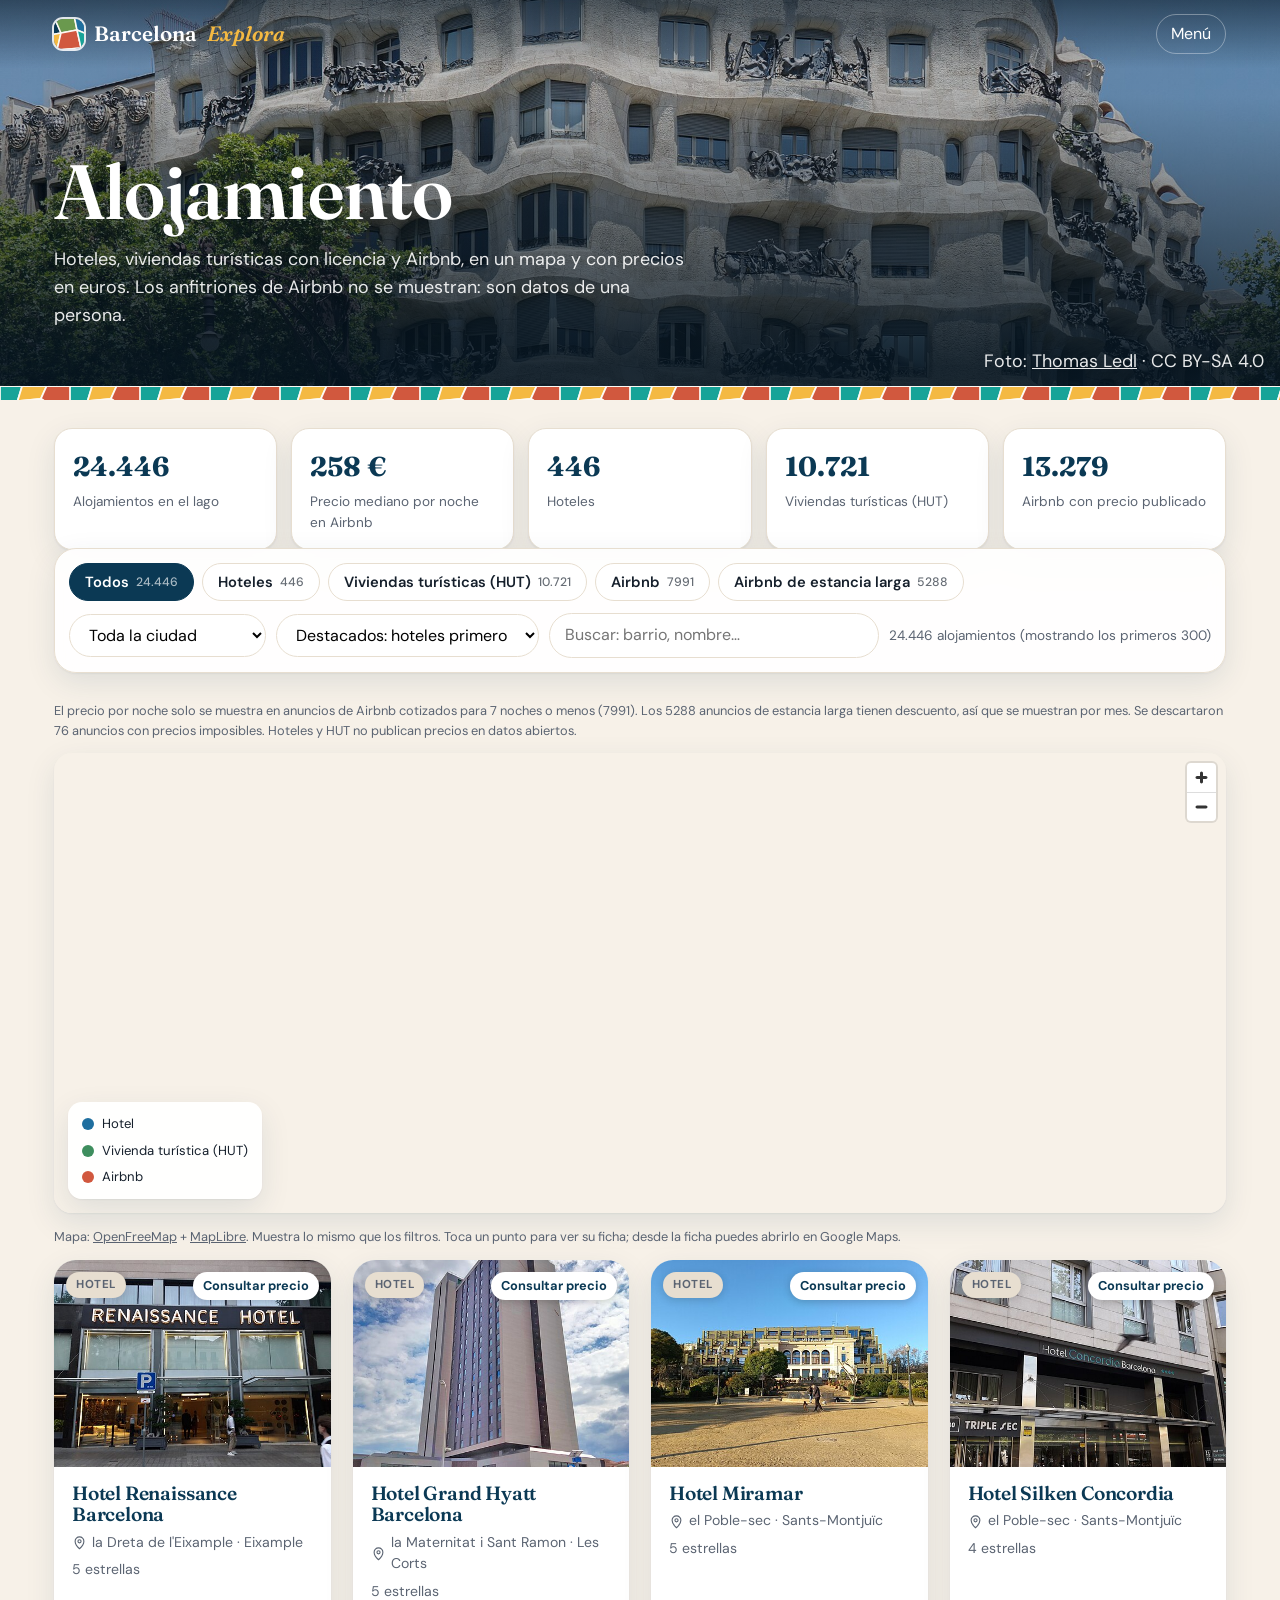
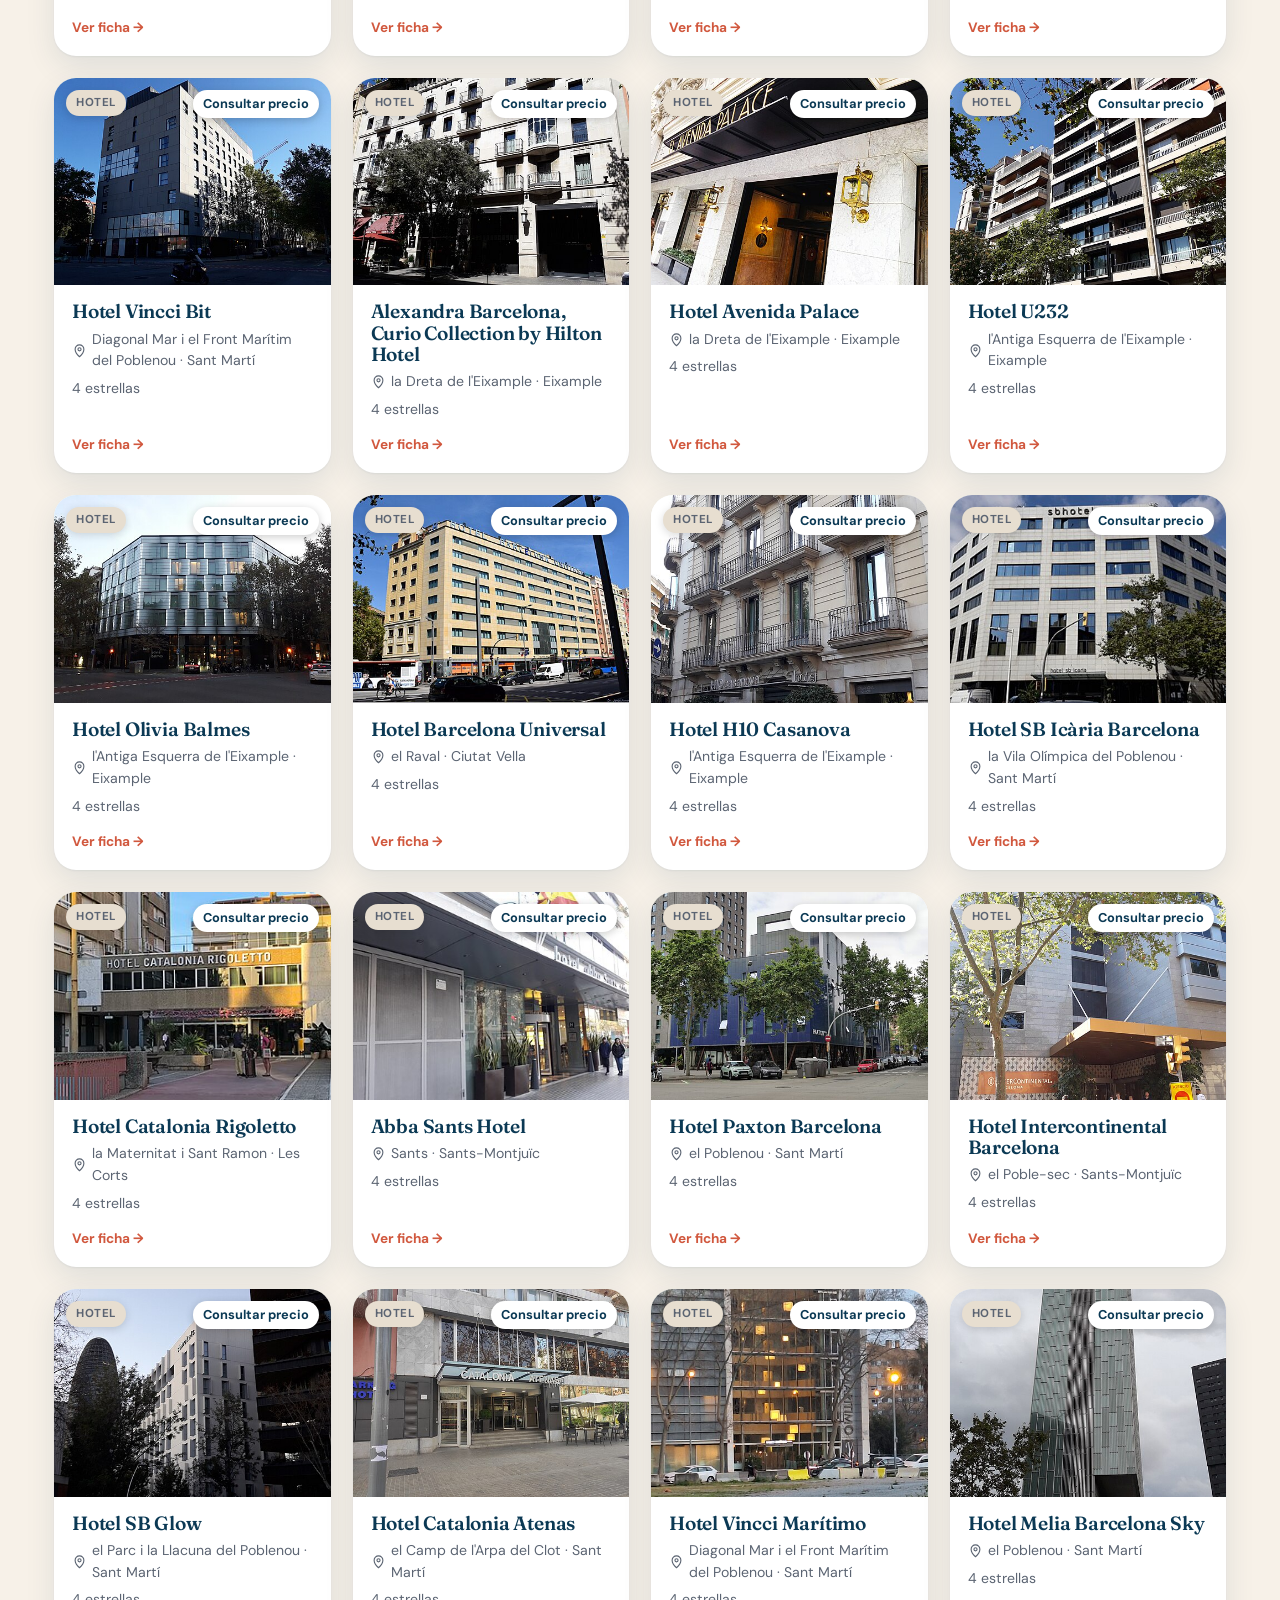
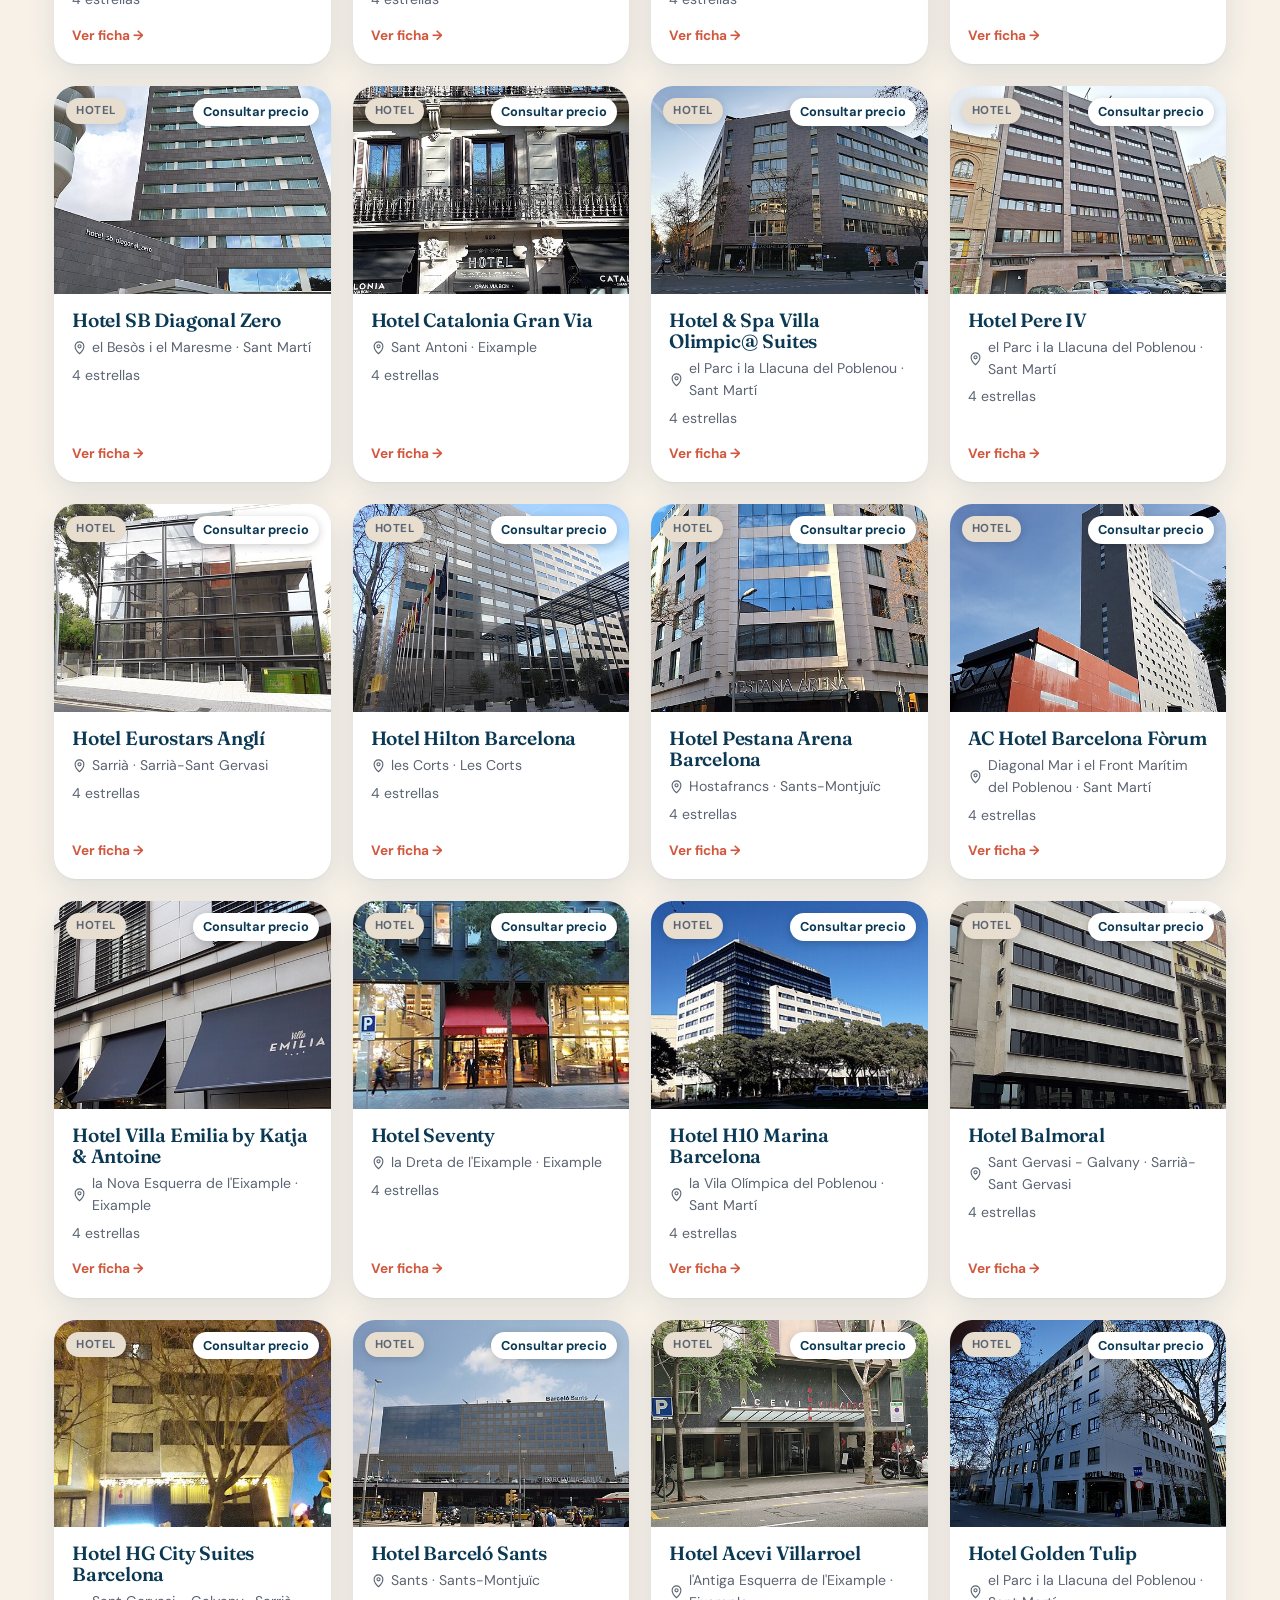
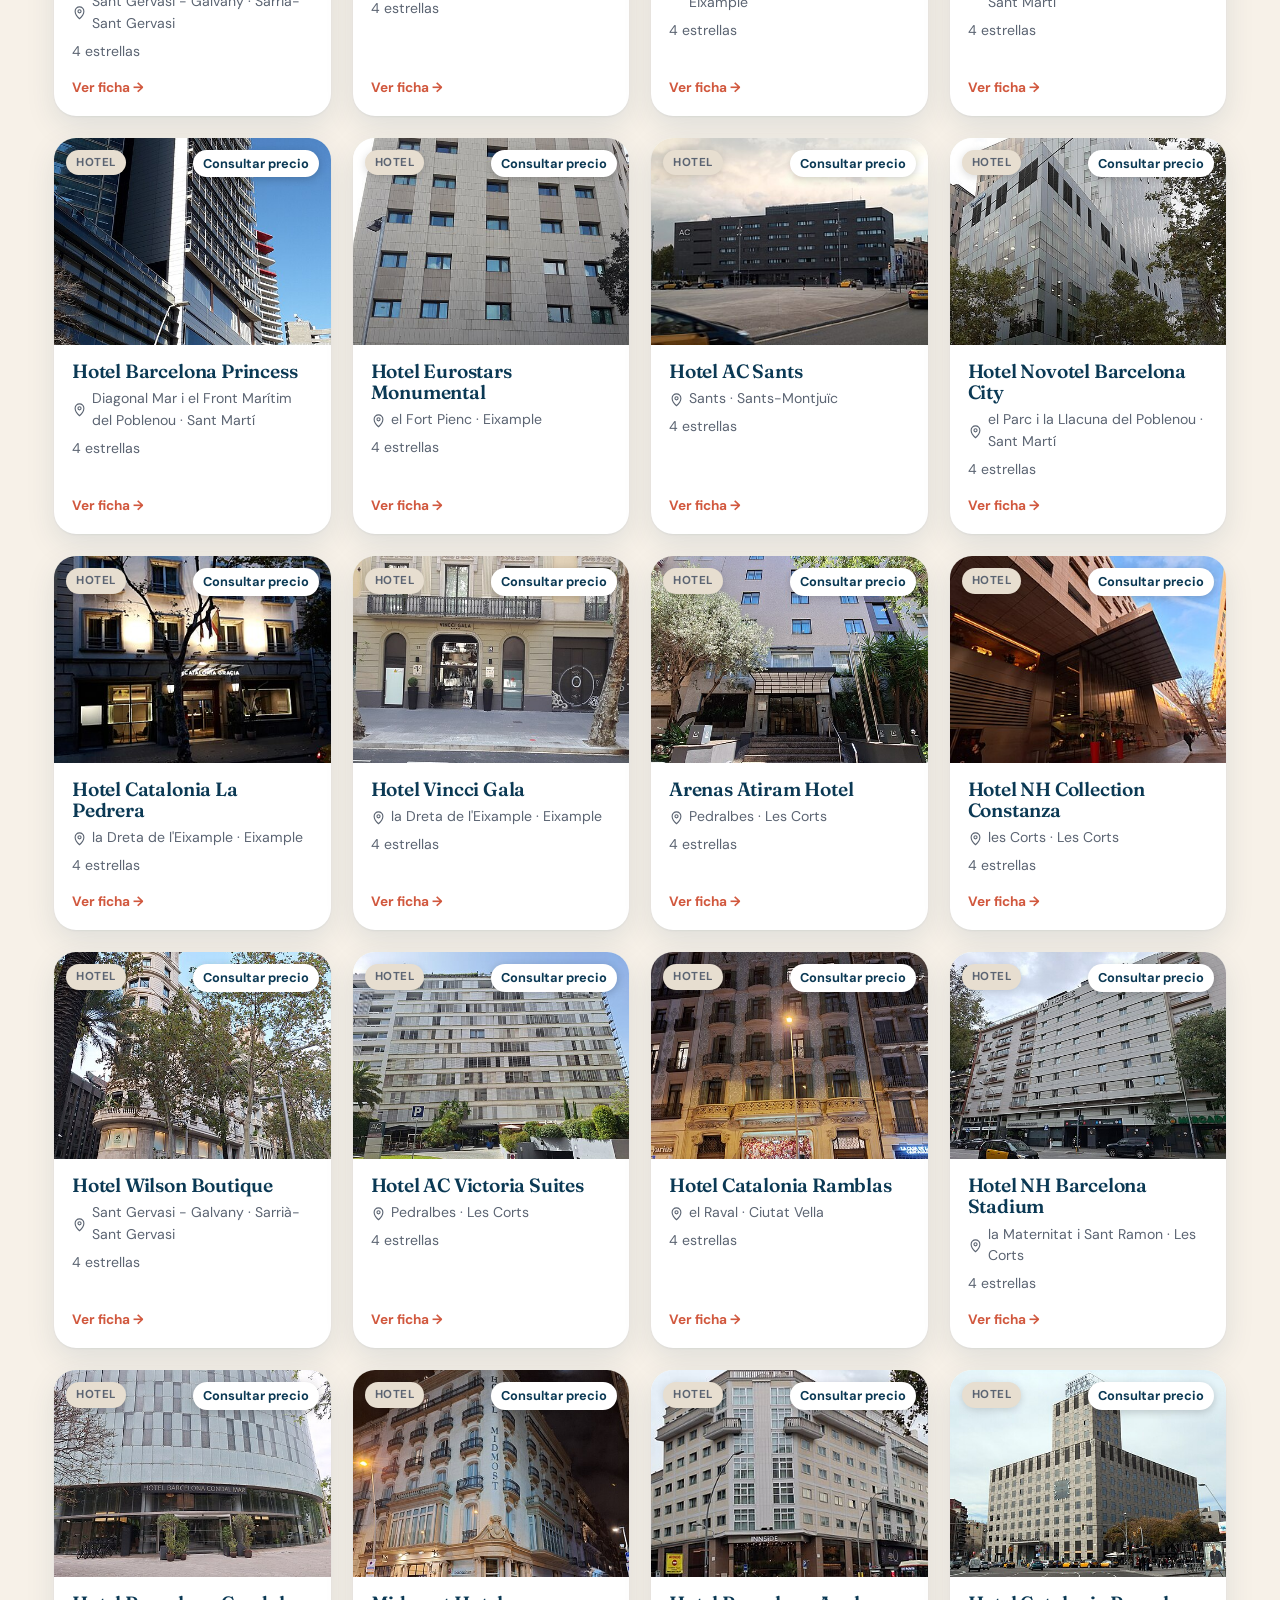
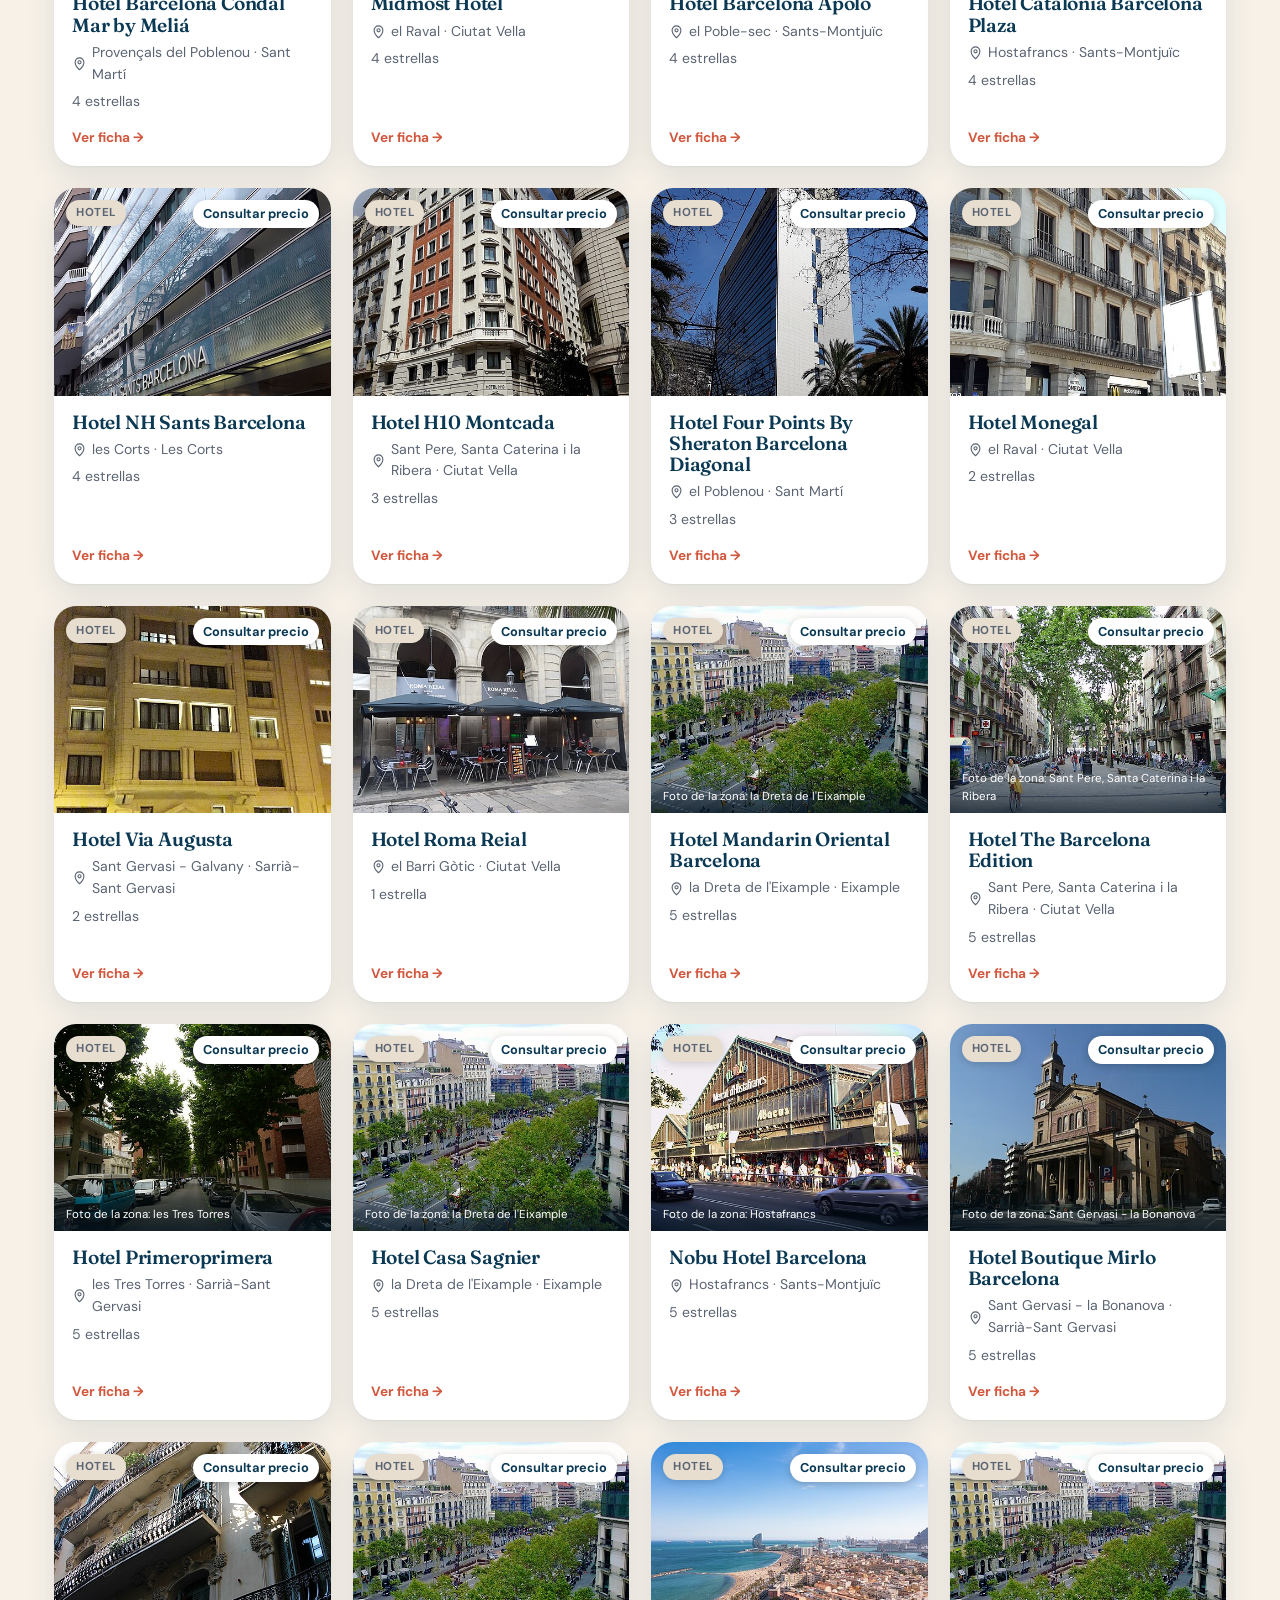
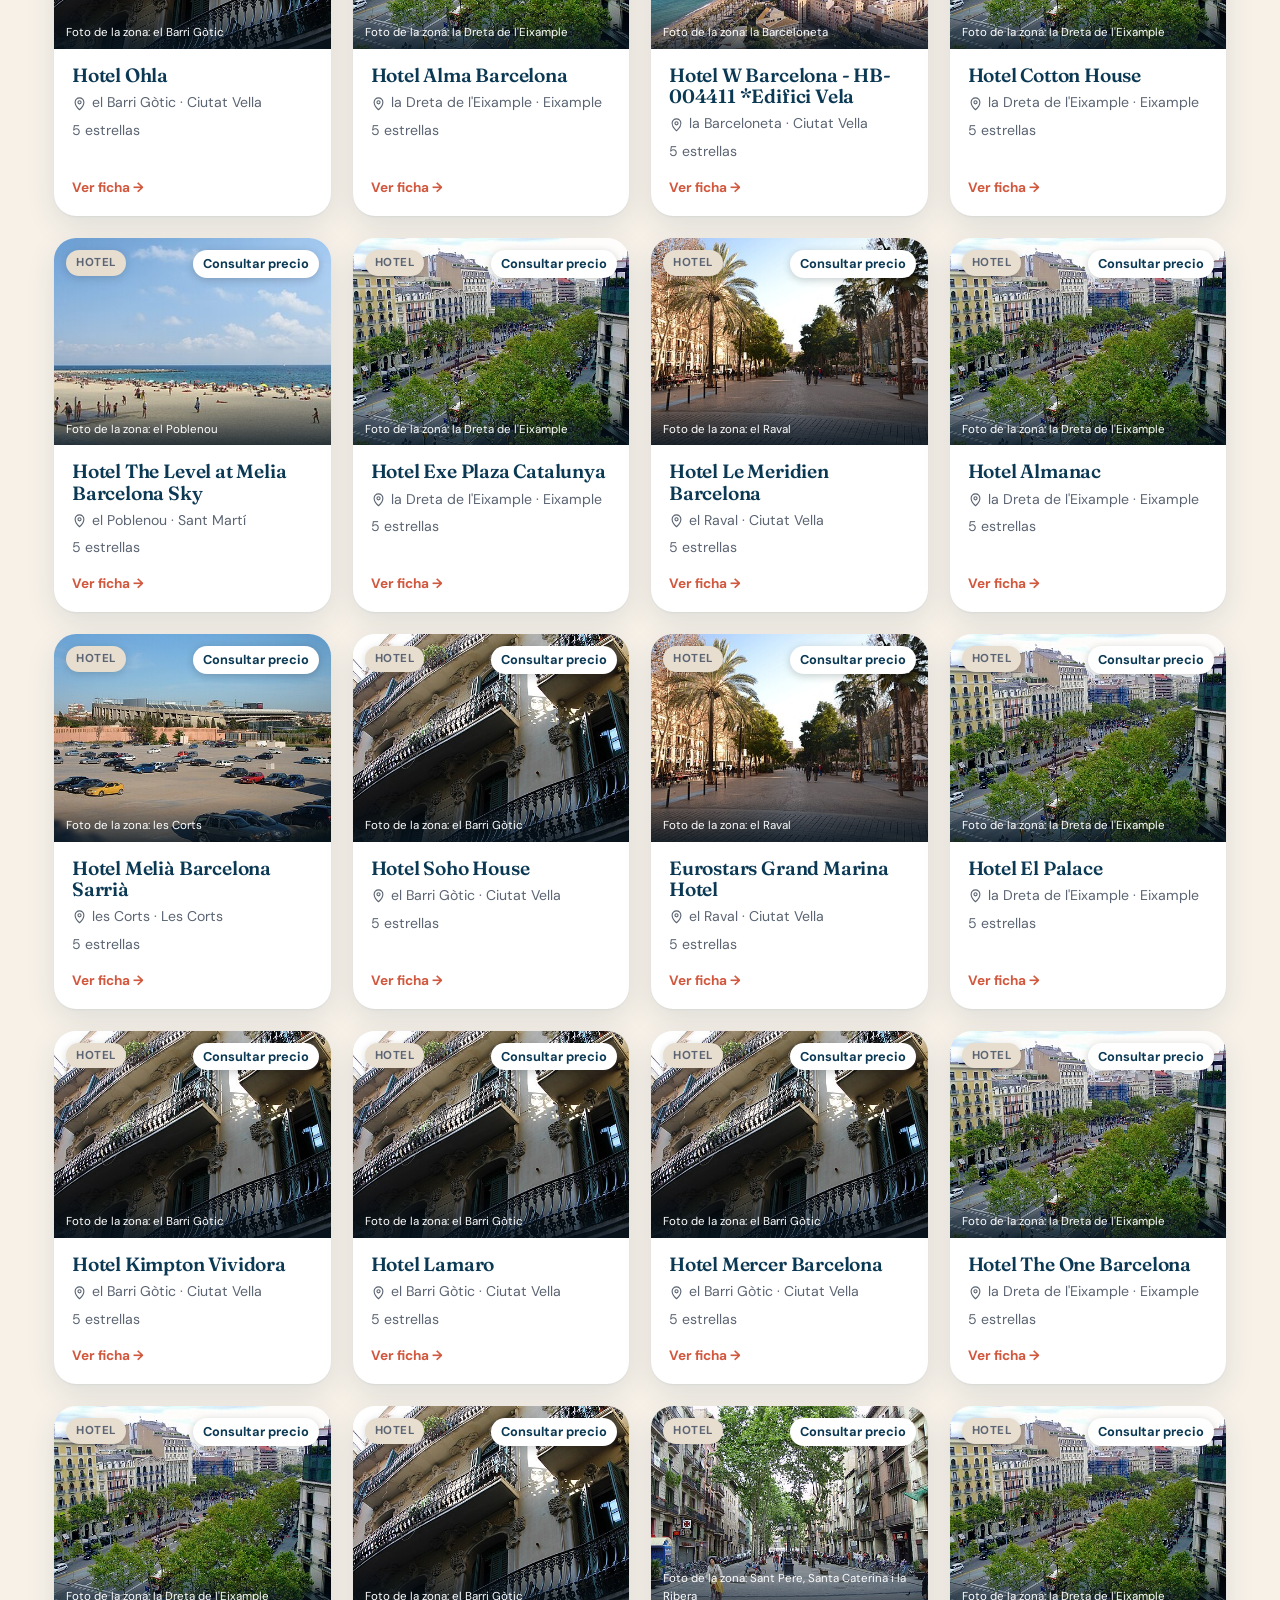
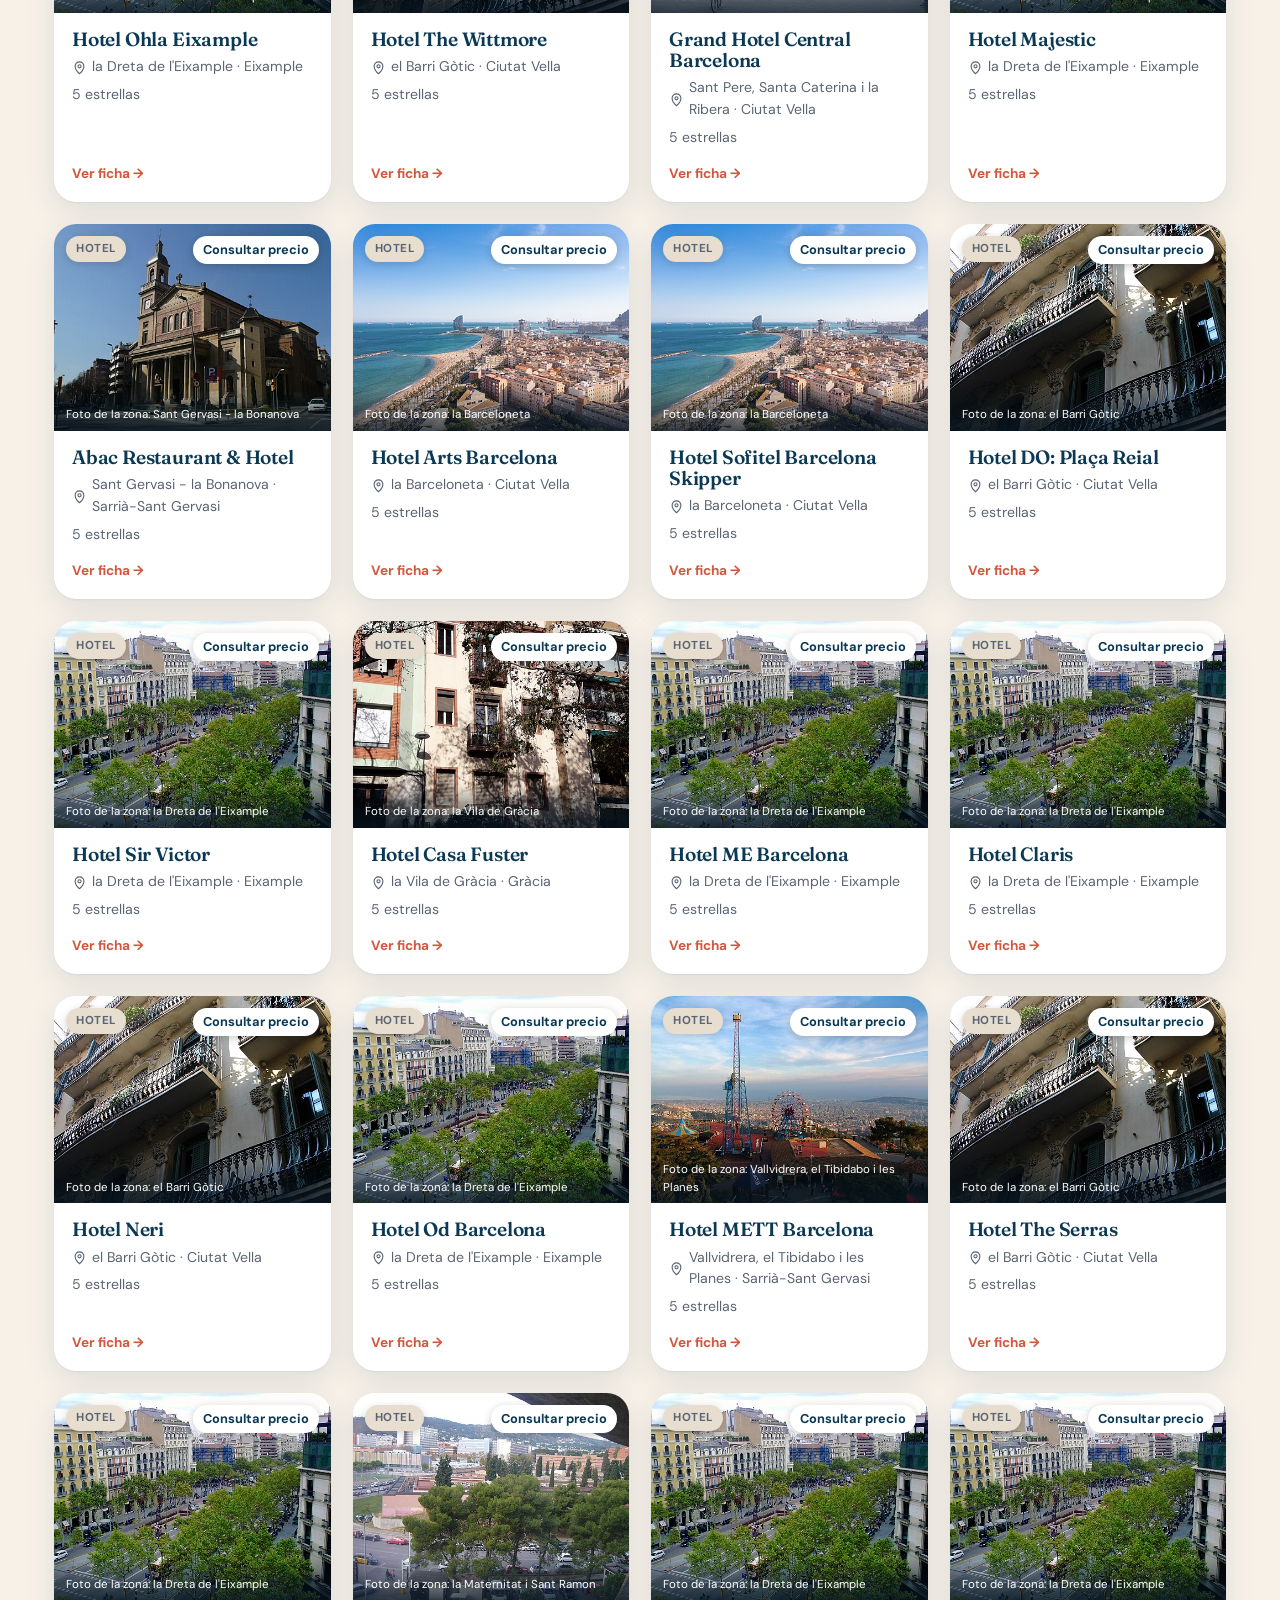
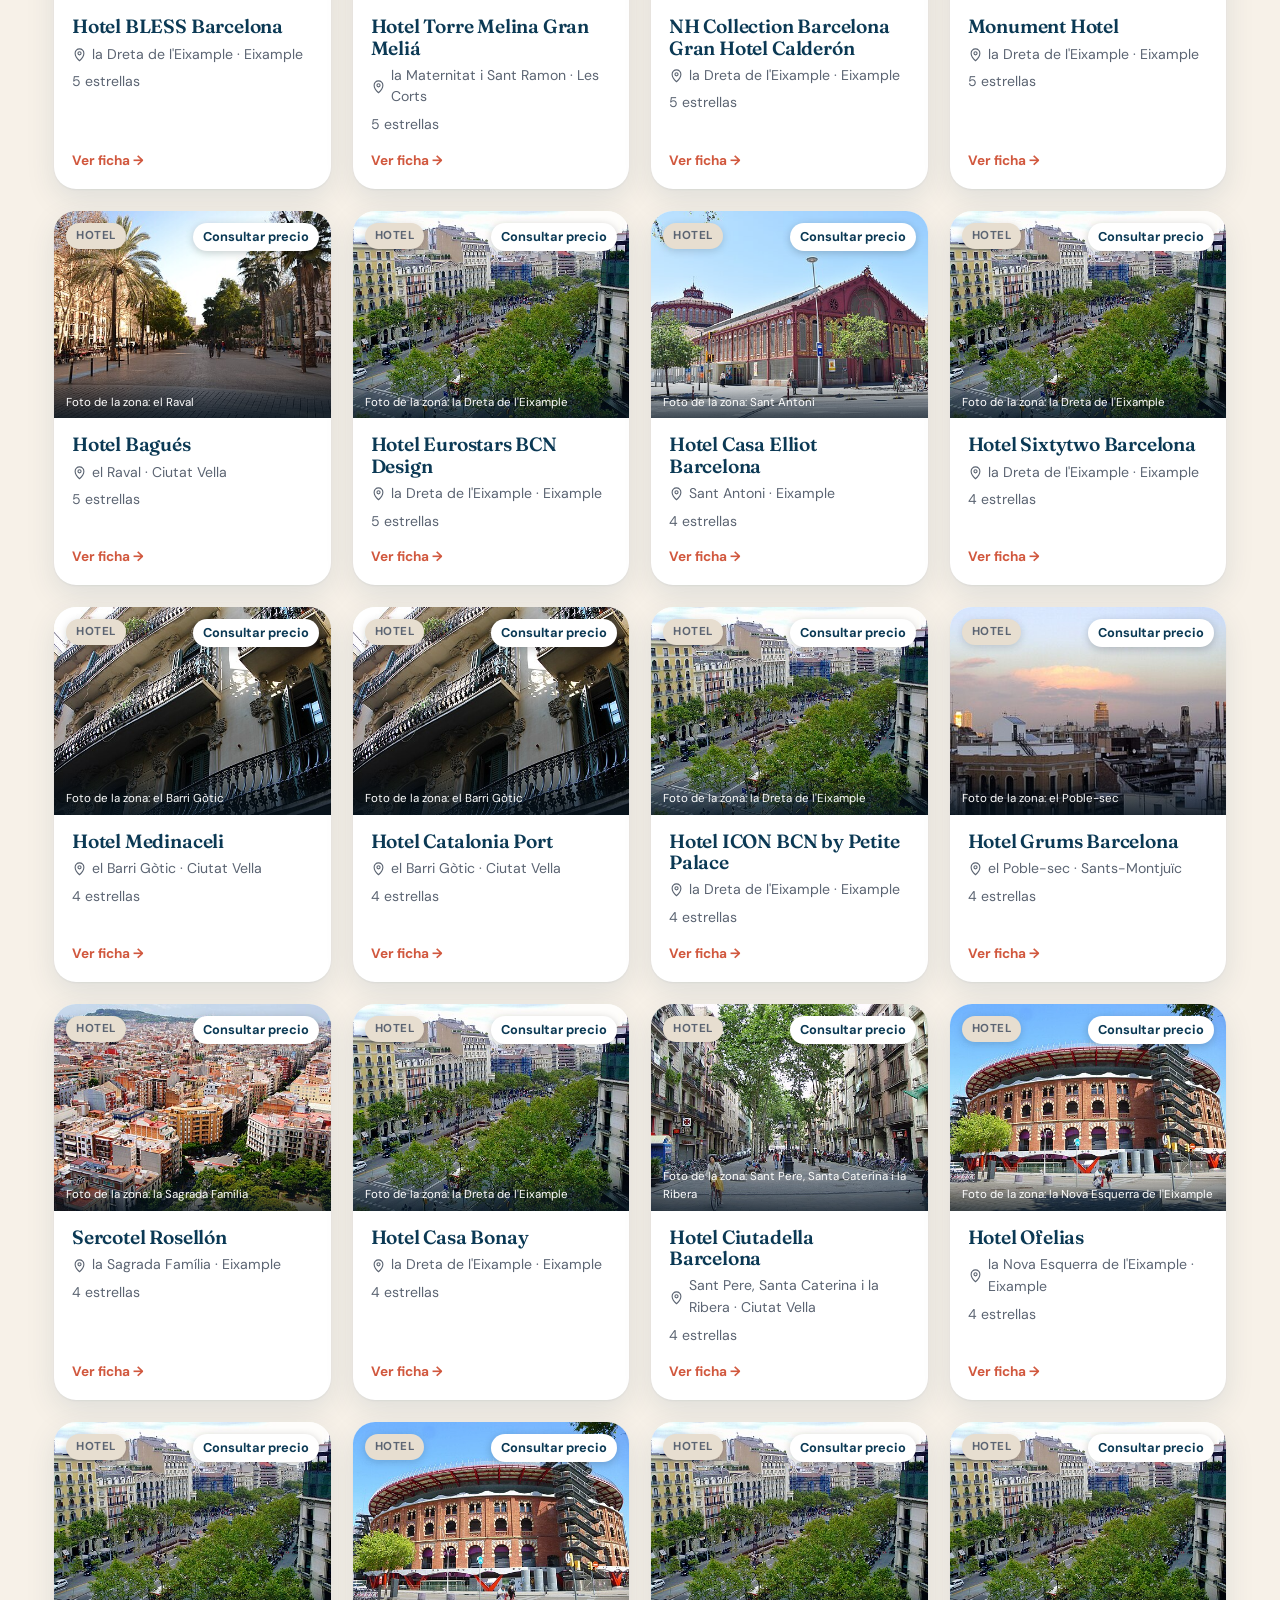
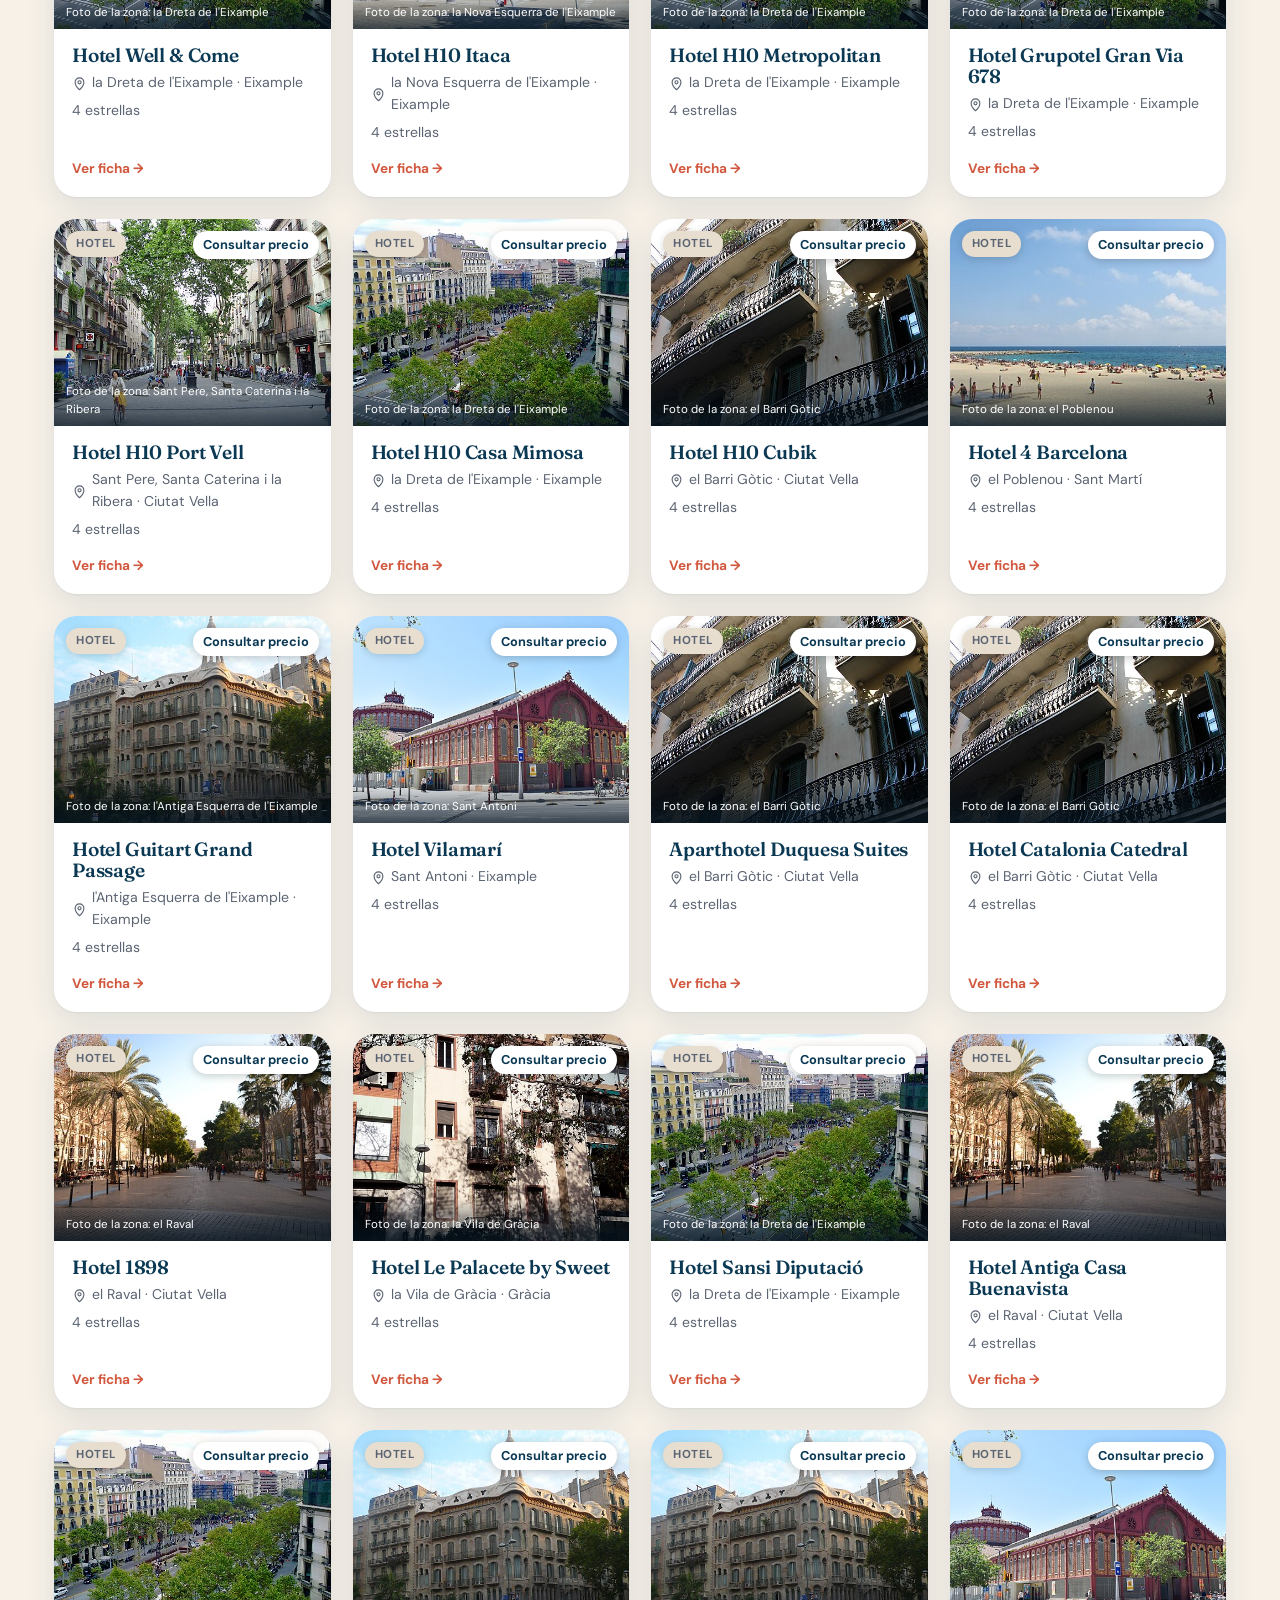
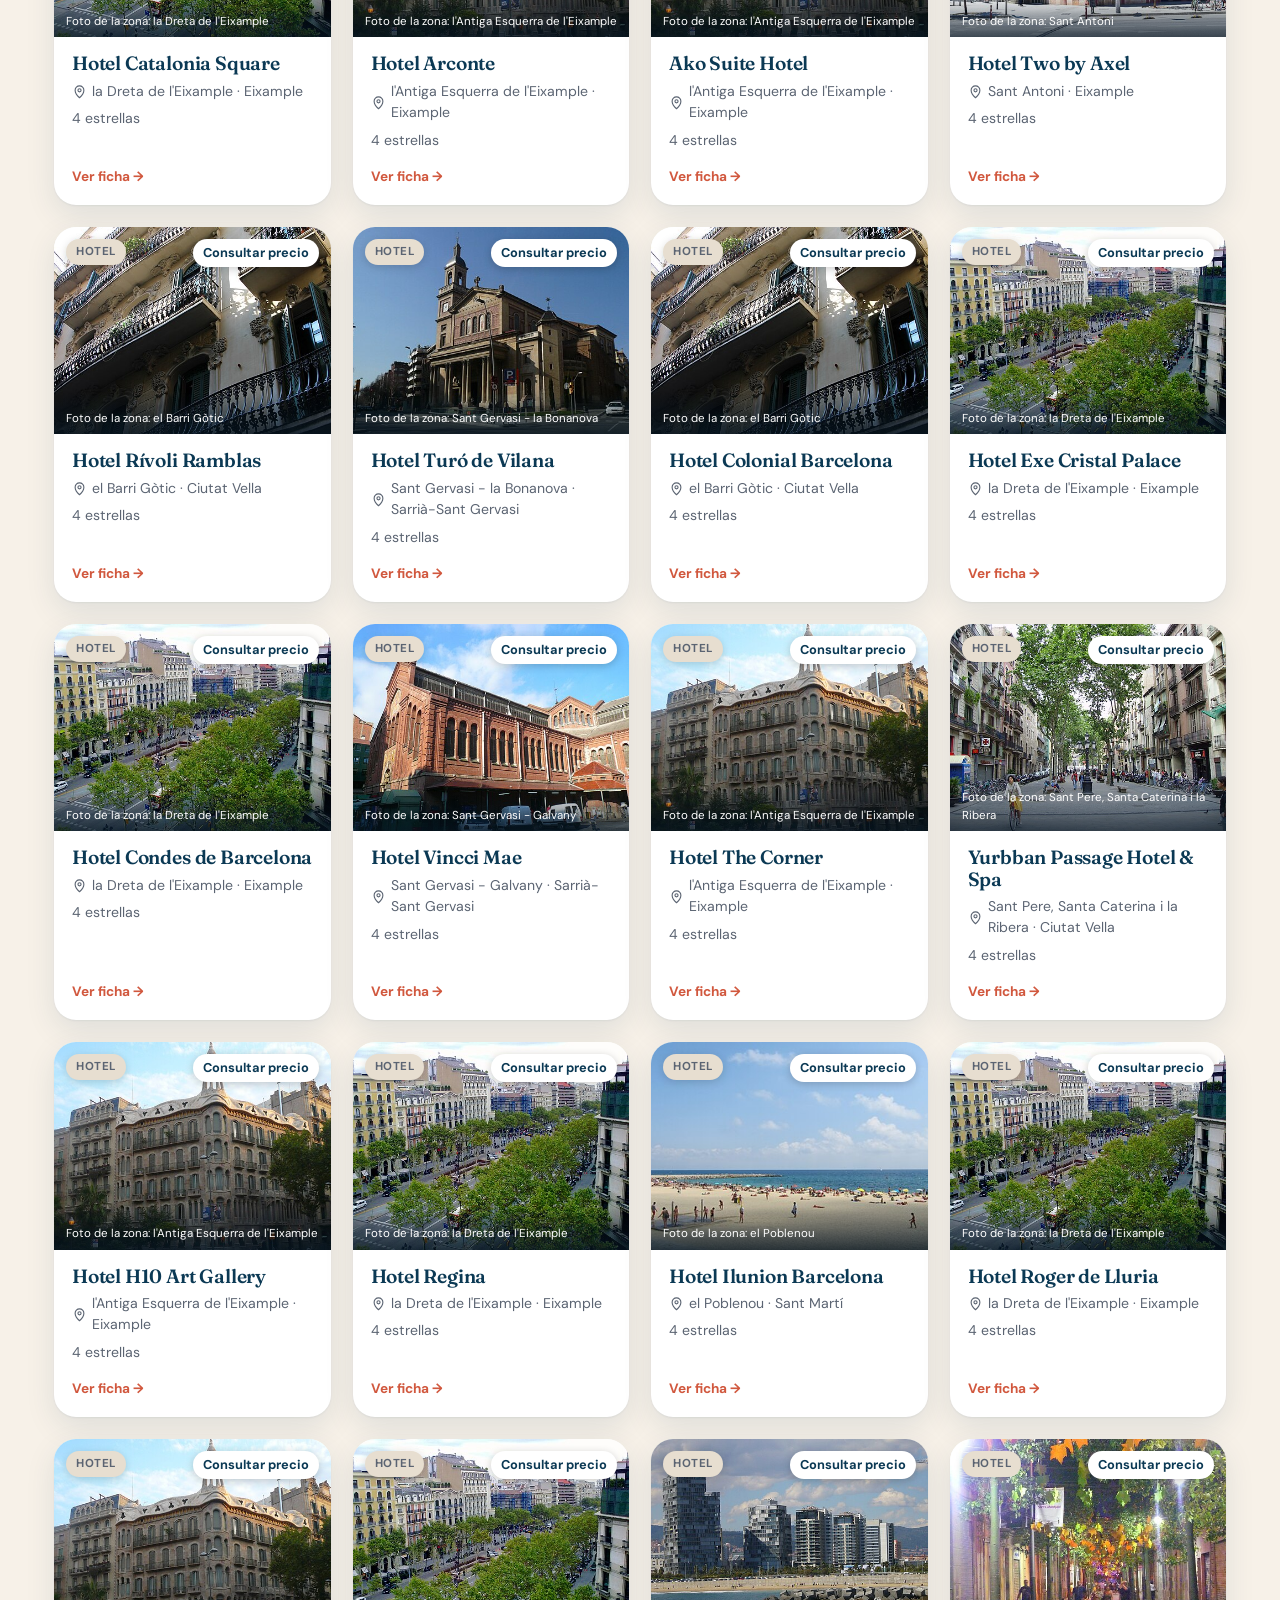
==== commit 9dfb1c0d: "feat: agrega Sobre Barcelona, corrige precios de Alojamiento y actualiza README" ====
--- a/alojamiento.html
+++ b/alojamiento.html
@@ -4,10 +4,11 @@
   <meta charset="UTF-8">
   <meta name="viewport" content="width=device-width, initial-scale=1">
   <title>Alojamiento · Barcelona Explora</title>
-  <meta name="description" content="Hoteles, viviendas turísticas con licencia y Airbnb en Barcelona: precio por noche y zona, con anfitriones anonimizados.">
+  <meta name="description" content="Hoteles, viviendas turísticas con licencia y Airbnb en Barcelona: mapa, fotos y precios en euros, con anfitriones anonimizados.">
   <link rel="preconnect" href="https://fonts.googleapis.com">
   <link rel="preconnect" href="https://fonts.gstatic.com" crossorigin>
   <link href="https://fonts.googleapis.com/css2?family=Fraunces:ital,opsz,wght@0,9..144,500;0,9..144,600;1,9..144,500&family=DM+Sans:opsz,wght@9..40,400;9..40,500;9..40,600;9..40,700&display=swap" rel="stylesheet">
+  <link rel="stylesheet" href="assets/vendor/maplibre-gl/maplibre-gl.css">
   <link rel="stylesheet" href="assets/css/estilos.css">
 </head>
 <body class="con-hero">
@@ -18,7 +19,7 @@
       <img src="assets/img/portada/casa-mila.jpg" alt="">
       <div class="contenedor">
         <h1>Alojamiento</h1>
-        <p>Hoteles, viviendas turísticas con licencia y Airbnb, con precio por noche y zona. Los anfitriones de Airbnb no se muestran: son datos de una persona.</p>
+        <p>Hoteles, viviendas turísticas con licencia y Airbnb, en un mapa y con precios en euros. Los anfitriones de Airbnb no se muestran: son datos de una persona.</p>
       </div>
       <p class="banner__credito" id="banner-credito"></p>
     </section>
@@ -33,12 +34,21 @@
           <option value="">Toda la ciudad</option>
         </select>
         <select class="campo" id="orden" aria-label="Ordenar">
+          <option value="destacados">Destacados: hoteles primero</option>
           <option value="precio-asc">Precio: menor a mayor</option>
           <option value="precio-desc">Precio: mayor a menor</option>
         </select>
         <input class="campo filtros__buscar" id="filtro-texto" type="search" placeholder="Buscar: barrio, nombre…" aria-label="Buscar">
         <span class="filtros__contador" id="contador"></span>
       </div>
+
+      <p class="fuente-dato" id="nota-precios"></p>
+
+      <div class="mapa-wrap">
+        <div id="mapa-alojamiento" role="application" aria-label="Mapa de los alojamientos que cumplen los filtros"></div>
+        <div class="leyenda" id="leyenda" aria-label="Leyenda del mapa"></div>
+      </div>
+      <p class="fuente-dato">Mapa: <a href="https://openfreemap.org/" target="_blank" rel="noopener">OpenFreeMap</a> + <a href="https://maplibre.org/" target="_blank" rel="noopener">MapLibre</a>. Muestra lo mismo que los filtros. Toca un punto para ver su ficha; desde la ficha puedes abrirlo en Google Maps.</p>
 
       <div class="lugares-grid" id="alojamientos"></div>
 
@@ -59,11 +69,12 @@
 
   <dialog class="ficha" id="ficha" aria-label="Detalle del alojamiento">
     <button class="ficha__cerrar" type="button" aria-label="Cerrar">×</button>
-    <div class="ficha__cuerpo" id="ficha-cuerpo"></div>
+    <div id="ficha-cuerpo"></div>
   </dialog>
 
   <footer id="pie"></footer>
 
+  <script src="assets/vendor/maplibre-gl/maplibre-gl.js"></script>
   <script src="assets/js/navegacion.js"></script>
   <script src="assets/js/alojamiento.js"></script>
 </body>
--- a/assets/vendor/maplibre-gl/maplibre-gl.css
+++ b/assets/vendor/maplibre-gl/maplibre-gl.css
@@ -0,0 +1 @@
+.maplibregl-map{font:12px/20px Helvetica Neue,Arial,Helvetica,sans-serif;overflow:hidden;position:relative;-webkit-tap-highlight-color:rgb(0 0 0/0)}.maplibregl-canvas{left:0;position:absolute;top:0}.maplibregl-map:fullscreen{height:100%;width:100%}.maplibregl-ctrl-group button.maplibregl-ctrl-compass{touch-action:none}.maplibregl-canvas-container.maplibregl-interactive,.maplibregl-ctrl-group button.maplibregl-ctrl-compass{cursor:grab;-webkit-user-select:none;-moz-user-select:none;user-select:none}.maplibregl-canvas-container.maplibregl-interactive.maplibregl-track-pointer{cursor:pointer}.maplibregl-canvas-container.maplibregl-interactive:active,.maplibregl-ctrl-group button.maplibregl-ctrl-compass:active{cursor:grabbing}.maplibregl-canvas-container.maplibregl-touch-zoom-rotate,.maplibregl-canvas-container.maplibregl-touch-zoom-rotate .maplibregl-canvas{touch-action:pan-x pan-y}.maplibregl-canvas-container.maplibregl-touch-drag-pan,.maplibregl-canvas-container.maplibregl-touch-drag-pan .maplibregl-canvas{touch-action:pinch-zoom}.maplibregl-canvas-container.maplibregl-touch-zoom-rotate.maplibregl-touch-drag-pan,.maplibregl-canvas-container.maplibregl-touch-zoom-rotate.maplibregl-touch-drag-pan .maplibregl-canvas{touch-action:none}.maplibregl-canvas-container.maplibregl-touch-drag-pan.maplibregl-cooperative-gestures,.maplibregl-canvas-container.maplibregl-touch-drag-pan.maplibregl-cooperative-gestures .maplibregl-canvas{touch-action:pan-x pan-y}.maplibregl-ctrl-bottom-left,.maplibregl-ctrl-bottom-right,.maplibregl-ctrl-top-left,.maplibregl-ctrl-top-right{pointer-events:none;position:absolute;z-index:2}.maplibregl-ctrl-top-left{left:0;top:0}.maplibregl-ctrl-top-right{right:0;top:0}.maplibregl-ctrl-bottom-left{bottom:0;left:0}.maplibregl-ctrl-bottom-right{bottom:0;right:0}.maplibregl-ctrl{clear:both;pointer-events:auto;transform:translate(0)}.maplibregl-ctrl-top-left .maplibregl-ctrl{float:left;margin:10px 0 0 10px}.maplibregl-ctrl-top-right .maplibregl-ctrl{float:right;margin:10px 10px 0 0}.maplibregl-ctrl-bottom-left .maplibregl-ctrl{float:left;margin:0 0 10px 10px}.maplibregl-ctrl-bottom-right .maplibregl-ctrl{float:right;margin:0 10px 10px 0}.maplibregl-ctrl-group{background:#fff;border-radius:4px}.maplibregl-ctrl-group:not(:empty){box-shadow:0 0 0 2px rgba(0,0,0,.1)}@media (forced-colors:active){.maplibregl-ctrl-group:not(:empty){box-shadow:0 0 0 2px ButtonText}}.maplibregl-ctrl-group button{background-color:transparent;border:0;box-sizing:border-box;cursor:pointer;display:block;height:29px;outline:none;padding:0;width:29px}.maplibregl-ctrl-group button+button{border-top:1px solid #ddd}.maplibregl-ctrl button .maplibregl-ctrl-icon{background-position:50%;background-repeat:no-repeat;display:block;height:100%;width:100%}@media (forced-colors:active){.maplibregl-ctrl-icon{background-color:transparent}.maplibregl-ctrl-group button+button{border-top:1px solid ButtonText}}.maplibregl-ctrl button::-moz-focus-inner{border:0;padding:0}.maplibregl-ctrl-attrib-button:focus,.maplibregl-ctrl-group button:focus{box-shadow:0 0 2px 2px #0096ff}.maplibregl-ctrl button:disabled{cursor:not-allowed}.maplibregl-ctrl button:disabled .maplibregl-ctrl-icon{opacity:.25}.maplibregl-ctrl button:not(:disabled):hover{background-color:rgb(0 0 0/5%)}.maplibregl-ctrl-group button:focus:focus-visible{box-shadow:0 0 2px 2px #0096ff}.maplibregl-ctrl-group button:focus:not(:focus-visible){box-shadow:none}.maplibregl-ctrl-group button:focus:first-child{border-radius:4px 4px 0 0}.maplibregl-ctrl-group button:focus:last-child{border-radius:0 0 4px 4px}.maplibregl-ctrl-group button:focus:only-child{border-radius:inherit}.maplibregl-ctrl button.maplibregl-ctrl-zoom-out .maplibregl-ctrl-icon{background-image:url("data:image/svg+xml;charset=utf-8,%3Csvg xmlns='http://www.w3.org/2000/svg' width='29' height='29' fill='%23333' viewBox='0 0 29 29'%3E%3Cpath d='M10 13c-.75 0-1.5.75-1.5 1.5S9.25 16 10 16h9c.75 0 1.5-.75 1.5-1.5S19.75 13 19 13z'/%3E%3C/svg%3E")}.maplibregl-ctrl button.maplibregl-ctrl-zoom-in .maplibregl-ctrl-icon{background-image:url("data:image/svg+xml;charset=utf-8,%3Csvg xmlns='http://www.w3.org/2000/svg' width='29' height='29' fill='%23333' viewBox='0 0 29 29'%3E%3Cpath d='M14.5 8.5c-.75 0-1.5.75-1.5 1.5v3h-3c-.75 0-1.5.75-1.5 1.5S9.25 16 10 16h3v3c0 .75.75 1.5 1.5 1.5S16 19.75 16 19v-3h3c.75 0 1.5-.75 1.5-1.5S19.75 13 19 13h-3v-3c0-.75-.75-1.5-1.5-1.5'/%3E%3C/svg%3E")}@media (forced-colors:active){.maplibregl-ctrl button.maplibregl-ctrl-zoom-out .maplibregl-ctrl-icon{background-image:url("data:image/svg+xml;charset=utf-8,%3Csvg xmlns='http://www.w3.org/2000/svg' width='29' height='29' fill='%23fff' viewBox='0 0 29 29'%3E%3Cpath d='M10 13c-.75 0-1.5.75-1.5 1.5S9.25 16 10 16h9c.75 0 1.5-.75 1.5-1.5S19.75 13 19 13z'/%3E%3C/svg%3E")}.maplibregl-ctrl button.maplibregl-ctrl-zoom-in .maplibregl-ctrl-icon{background-image:url("data:image/svg+xml;charset=utf-8,%3Csvg xmlns='http://www.w3.org/2000/svg' width='29' height='29' fill='%23fff' viewBox='0 0 29 29'%3E%3Cpath d='M14.5 8.5c-.75 0-1.5.75-1.5 1.5v3h-3c-.75 0-1.5.75-1.5 1.5S9.25 16 10 16h3v3c0 .75.75 1.5 1.5 1.5S16 19.75 16 19v-3h3c.75 0 1.5-.75 1.5-1.5S19.75 13 19 13h-3v-3c0-.75-.75-1.5-1.5-1.5'/%3E%3C/svg%3E")}}@media (forced-colors:active) and (prefers-color-scheme:light){.maplibregl-ctrl button.maplibregl-ctrl-zoom-out .maplibregl-ctrl-icon{background-image:url("data:image/svg+xml;charset=utf-8,%3Csvg xmlns='http://www.w3.org/2000/svg' width='29' height='29' viewBox='0 0 29 29'%3E%3Cpath d='M10 13c-.75 0-1.5.75-1.5 1.5S9.25 16 10 16h9c.75 0 1.5-.75 1.5-1.5S19.75 13 19 13z'/%3E%3C/svg%3E")}.maplibregl-ctrl button.maplibregl-ctrl-zoom-in .maplibregl-ctrl-icon{background-image:url("data:image/svg+xml;charset=utf-8,%3Csvg xmlns='http://www.w3.org/2000/svg' width='29' height='29' viewBox='0 0 29 29'%3E%3Cpath d='M14.5 8.5c-.75 0-1.5.75-1.5 1.5v3h-3c-.75 0-1.5.75-1.5 1.5S9.25 16 10 16h3v3c0 .75.75 1.5 1.5 1.5S16 19.75 16 19v-3h3c.75 0 1.5-.75 1.5-1.5S19.75 13 19 13h-3v-3c0-.75-.75-1.5-1.5-1.5'/%3E%3C/svg%3E")}}.maplibregl-ctrl button.maplibregl-ctrl-fullscreen .maplibregl-ctrl-icon{background-image:url("data:image/svg+xml;charset=utf-8,%3Csvg xmlns='http://www.w3.org/2000/svg' width='29' height='29' fill='%23333' viewBox='0 0 29 29'%3E%3Cpath d='M24 16v5.5c0 1.75-.75 2.5-2.5 2.5H16v-1l3-1.5-4-5.5 1-1 5.5 4 1.5-3zM6 16l1.5 3 5.5-4 1 1-4 5.5 3 1.5v1H7.5C5.75 24 5 23.25 5 21.5V16zm7-11v1l-3 1.5 4 5.5-1 1-5.5-4L6 13H5V7.5C5 5.75 5.75 5 7.5 5zm11 2.5c0-1.75-.75-2.5-2.5-2.5H16v1l3 1.5-4 5.5 1 1 5.5-4 1.5 3h1z'/%3E%3C/svg%3E")}.maplibregl-ctrl button.maplibregl-ctrl-shrink .maplibregl-ctrl-icon{background-image:url("data:image/svg+xml;charset=utf-8,%3Csvg xmlns='http://www.w3.org/2000/svg' width='29' height='29' viewBox='0 0 29 29'%3E%3Cpath d='M18.5 16c-1.75 0-2.5.75-2.5 2.5V24h1l1.5-3 5.5 4 1-1-4-5.5 3-1.5v-1zM13 18.5c0-1.75-.75-2.5-2.5-2.5H5v1l3 1.5L4 24l1 1 5.5-4 1.5 3h1zm3-8c0 1.75.75 2.5 2.5 2.5H24v-1l-3-1.5L25 5l-1-1-5.5 4L17 5h-1zM10.5 13c1.75 0 2.5-.75 2.5-2.5V5h-1l-1.5 3L5 4 4 5l4 5.5L5 12v1z'/%3E%3C/svg%3E")}@media (forced-colors:active){.maplibregl-ctrl button.maplibregl-ctrl-fullscreen .maplibregl-ctrl-icon{background-image:url("data:image/svg+xml;charset=utf-8,%3Csvg xmlns='http://www.w3.org/2000/svg' width='29' height='29' fill='%23fff' viewBox='0 0 29 29'%3E%3Cpath d='M24 16v5.5c0 1.75-.75 2.5-2.5 2.5H16v-1l3-1.5-4-5.5 1-1 5.5 4 1.5-3zM6 16l1.5 3 5.5-4 1 1-4 5.5 3 1.5v1H7.5C5.75 24 5 23.25 5 21.5V16zm7-11v1l-3 1.5 4 5.5-1 1-5.5-4L6 13H5V7.5C5 5.75 5.75 5 7.5 5zm11 2.5c0-1.75-.75-2.5-2.5-2.5H16v1l3 1.5-4 5.5 1 1 5.5-4 1.5 3h1z'/%3E%3C/svg%3E")}.maplibregl-ctrl button.maplibregl-ctrl-shrink .maplibregl-ctrl-icon{background-image:url("data:image/svg+xml;charset=utf-8,%3Csvg xmlns='http://www.w3.org/2000/svg' width='29' height='29' fill='%23fff' viewBox='0 0 29 29'%3E%3Cpath d='M18.5 16c-1.75 0-2.5.75-2.5 2.5V24h1l1.5-3 5.5 4 1-1-4-5.5 3-1.5v-1zM13 18.5c0-1.75-.75-2.5-2.5-2.5H5v1l3 1.5L4 24l1 1 5.5-4 1.5 3h1zm3-8c0 1.75.75 2.5 2.5 2.5H24v-1l-3-1.5L25 5l-1-1-5.5 4L17 5h-1zM10.5 13c1.75 0 2.5-.75 2.5-2.5V5h-1l-1.5 3L5 4 4 5l4 5.5L5 12v1z'/%3E%3C/svg%3E")}}@media (forced-colors:active) and (prefers-color-scheme:light){.maplibregl-ctrl button.maplibregl-ctrl-fullscreen .maplibregl-ctrl-icon{background-image:url("data:image/svg+xml;charset=utf-8,%3Csvg xmlns='http://www.w3.org/2000/svg' width='29' height='29' viewBox='0 0 29 29'%3E%3Cpath d='M24 16v5.5c0 1.75-.75 2.5-2.5 2.5H16v-1l3-1.5-4-5.5 1-1 5.5 4 1.5-3zM6 16l1.5 3 5.5-4 1 1-4 5.5 3 1.5v1H7.5C5.75 24 5 23.25 5 21.5V16zm7-11v1l-3 1.5 4 5.5-1 1-5.5-4L6 13H5V7.5C5 5.75 5.75 5 7.5 5zm11 2.5c0-1.75-.75-2.5-2.5-2.5H16v1l3 1.5-4 5.5 1 1 5.5-4 1.5 3h1z'/%3E%3C/svg%3E")}.maplibregl-ctrl button.maplibregl-ctrl-shrink .maplibregl-ctrl-icon{background-image:url("data:image/svg+xml;charset=utf-8,%3Csvg xmlns='http://www.w3.org/2000/svg' width='29' height='29' viewBox='0 0 29 29'%3E%3Cpath d='M18.5 16c-1.75 0-2.5.75-2.5 2.5V24h1l1.5-3 5.5 4 1-1-4-5.5 3-1.5v-1zM13 18.5c0-1.75-.75-2.5-2.5-2.5H5v1l3 1.5L4 24l1 1 5.5-4 1.5 3h1zm3-8c0 1.75.75 2.5 2.5 2.5H24v-1l-3-1.5L25 5l-1-1-5.5 4L17 5h-1zM10.5 13c1.75 0 2.5-.75 2.5-2.5V5h-1l-1.5 3L5 4 4 5l4 5.5L5 12v1z'/%3E%3C/svg%3E")}}.maplibregl-ctrl button.maplibregl-ctrl-compass .maplibregl-ctrl-icon{background-image:url("data:image/svg+xml;charset=utf-8,%3Csvg xmlns='http://www.w3.org/2000/svg' width='29' height='29' fill='%23333' viewBox='0 0 29 29'%3E%3Cpath d='m10.5 14 4-8 4 8z'/%3E%3Cpath fill='%23ccc' d='m10.5 16 4 8 4-8z'/%3E%3C/svg%3E")}@media (forced-colors:active){.maplibregl-ctrl button.maplibregl-ctrl-compass .maplibregl-ctrl-icon{background-image:url("data:image/svg+xml;charset=utf-8,%3Csvg xmlns='http://www.w3.org/2000/svg' width='29' height='29' fill='%23fff' viewBox='0 0 29 29'%3E%3Cpath d='m10.5 14 4-8 4 8z'/%3E%3Cpath fill='%23ccc' d='m10.5 16 4 8 4-8z'/%3E%3C/svg%3E")}}@media (forced-colors:active) and (prefers-color-scheme:light){.maplibregl-ctrl button.maplibregl-ctrl-compass .maplibregl-ctrl-icon{background-image:url("data:image/svg+xml;charset=utf-8,%3Csvg xmlns='http://www.w3.org/2000/svg' width='29' height='29' viewBox='0 0 29 29'%3E%3Cpath d='m10.5 14 4-8 4 8z'/%3E%3Cpath fill='%23ccc' d='m10.5 16 4 8 4-8z'/%3E%3C/svg%3E")}}.maplibregl-ctrl button.maplibregl-ctrl-terrain .maplibregl-ctrl-icon{background-image:url("data:image/svg+xml;charset=utf-8,%3Csvg xmlns='http://www.w3.org/2000/svg' width='22' height='22' fill='%23333' viewBox='0 0 22 22'%3E%3Cpath d='m1.754 13.406 4.453-4.851 3.09 3.09 3.281 3.277.969-.969-3.309-3.312 3.844-4.121 6.148 6.886h1.082v-.855l-7.207-8.07-4.84 5.187L6.169 6.57l-5.48 5.965v.871ZM.688 16.844h20.625v1.375H.688Zm0 0'/%3E%3C/svg%3E")}.maplibregl-ctrl button.maplibregl-ctrl-terrain-enabled .maplibregl-ctrl-icon{background-image:url("data:image/svg+xml;charset=utf-8,%3Csvg xmlns='http://www.w3.org/2000/svg' width='22' height='22' fill='%2333b5e5' viewBox='0 0 22 22'%3E%3Cpath d='m1.754 13.406 4.453-4.851 3.09 3.09 3.281 3.277.969-.969-3.309-3.312 3.844-4.121 6.148 6.886h1.082v-.855l-7.207-8.07-4.84 5.187L6.169 6.57l-5.48 5.965v.871ZM.688 16.844h20.625v1.375H.688Zm0 0'/%3E%3C/svg%3E")}.maplibregl-ctrl button.maplibregl-ctrl-geolocate .maplibregl-ctrl-icon{background-image:url("data:image/svg+xml;charset=utf-8,%3Csvg xmlns='http://www.w3.org/2000/svg' width='29' height='29' fill='%23333' viewBox='0 0 20 20'%3E%3Cpath d='M10 4C9 4 9 5 9 5v.1A5 5 0 0 0 5.1 9H5s-1 0-1 1 1 1 1 1h.1A5 5 0 0 0 9 14.9v.1s0 1 1 1 1-1 1-1v-.1a5 5 0 0 0 3.9-3.9h.1s1 0 1-1-1-1-1-1h-.1A5 5 0 0 0 11 5.1V5s0-1-1-1m0 2.5a3.5 3.5 0 1 1 0 7 3.5 3.5 0 1 1 0-7'/%3E%3Ccircle cx='10' cy='10' r='2'/%3E%3C/svg%3E")}.maplibregl-ctrl button.maplibregl-ctrl-geolocate:disabled .maplibregl-ctrl-icon{background-image:url("data:image/svg+xml;charset=utf-8,%3Csvg xmlns='http://www.w3.org/2000/svg' width='29' height='29' fill='%23aaa' viewBox='0 0 20 20'%3E%3Cpath d='M10 4C9 4 9 5 9 5v.1A5 5 0 0 0 5.1 9H5s-1 0-1 1 1 1 1 1h.1A5 5 0 0 0 9 14.9v.1s0 1 1 1 1-1 1-1v-.1a5 5 0 0 0 3.9-3.9h.1s1 0 1-1-1-1-1-1h-.1A5 5 0 0 0 11 5.1V5s0-1-1-1m0 2.5a3.5 3.5 0 1 1 0 7 3.5 3.5 0 1 1 0-7'/%3E%3Ccircle cx='10' cy='10' r='2'/%3E%3Cpath fill='red' d='m14 5 1 1-9 9-1-1z'/%3E%3C/svg%3E")}.maplibregl-ctrl button.maplibregl-ctrl-geolocate.maplibregl-ctrl-geolocate-active .maplibregl-ctrl-icon{background-image:url("data:image/svg+xml;charset=utf-8,%3Csvg xmlns='http://www.w3.org/2000/svg' width='29' height='29' fill='%2333b5e5' viewBox='0 0 20 20'%3E%3Cpath d='M10 4C9 4 9 5 9 5v.1A5 5 0 0 0 5.1 9H5s-1 0-1 1 1 1 1 1h.1A5 5 0 0 0 9 14.9v.1s0 1 1 1 1-1 1-1v-.1a5 5 0 0 0 3.9-3.9h.1s1 0 1-1-1-1-1-1h-.1A5 5 0 0 0 11 5.1V5s0-1-1-1m0 2.5a3.5 3.5 0 1 1 0 7 3.5 3.5 0 1 1 0-7'/%3E%3Ccircle cx='10' cy='10' r='2'/%3E%3C/svg%3E")}.maplibregl-ctrl button.maplibregl-ctrl-geolocate.maplibregl-ctrl-geolocate-active-error .maplibregl-ctrl-icon{background-image:url("data:image/svg+xml;charset=utf-8,%3Csvg xmlns='http://www.w3.org/2000/svg' width='29' height='29' fill='%23e58978' viewBox='0 0 20 20'%3E%3Cpath d='M10 4C9 4 9 5 9 5v.1A5 5 0 0 0 5.1 9H5s-1 0-1 1 1 1 1 1h.1A5 5 0 0 0 9 14.9v.1s0 1 1 1 1-1 1-1v-.1a5 5 0 0 0 3.9-3.9h.1s1 0 1-1-1-1-1-1h-.1A5 5 0 0 0 11 5.1V5s0-1-1-1m0 2.5a3.5 3.5 0 1 1 0 7 3.5 3.5 0 1 1 0-7'/%3E%3Ccircle cx='10' cy='10' r='2'/%3E%3C/svg%3E")}.maplibregl-ctrl button.maplibregl-ctrl-geolocate.maplibregl-ctrl-geolocate-background .maplibregl-ctrl-icon{background-image:url("data:image/svg+xml;charset=utf-8,%3Csvg xmlns='http://www.w3.org/2000/svg' width='29' height='29' fill='%2333b5e5' viewBox='0 0 20 20'%3E%3Cpath d='M10 4C9 4 9 5 9 5v.1A5 5 0 0 0 5.1 9H5s-1 0-1 1 1 1 1 1h.1A5 5 0 0 0 9 14.9v.1s0 1 1 1 1-1 1-1v-.1a5 5 0 0 0 3.9-3.9h.1s1 0 1-1-1-1-1-1h-.1A5 5 0 0 0 11 5.1V5s0-1-1-1m0 2.5a3.5 3.5 0 1 1 0 7 3.5 3.5 0 1 1 0-7'/%3E%3C/svg%3E")}.maplibregl-ctrl button.maplibregl-ctrl-geolocate.maplibregl-ctrl-geolocate-background-error .maplibregl-ctrl-icon{background-image:url("data:image/svg+xml;charset=utf-8,%3Csvg xmlns='http://www.w3.org/2000/svg' width='29' height='29' fill='%23e54e33' viewBox='0 0 20 20'%3E%3Cpath d='M10 4C9 4 9 5 9 5v.1A5 5 0 0 0 5.1 9H5s-1 0-1 1 1 1 1 1h.1A5 5 0 0 0 9 14.9v.1s0 1 1 1 1-1 1-1v-.1a5 5 0 0 0 3.9-3.9h.1s1 0 1-1-1-1-1-1h-.1A5 5 0 0 0 11 5.1V5s0-1-1-1m0 2.5a3.5 3.5 0 1 1 0 7 3.5 3.5 0 1 1 0-7'/%3E%3C/svg%3E")}.maplibregl-ctrl button.maplibregl-ctrl-geolocate.maplibregl-ctrl-geolocate-waiting .maplibregl-ctrl-icon{animation:maplibregl-spin 2s linear infinite}@media (forced-colors:active){.maplibregl-ctrl button.maplibregl-ctrl-geolocate .maplibregl-ctrl-icon{background-image:url("data:image/svg+xml;charset=utf-8,%3Csvg xmlns='http://www.w3.org/2000/svg' width='29' height='29' fill='%23fff' viewBox='0 0 20 20'%3E%3Cpath d='M10 4C9 4 9 5 9 5v.1A5 5 0 0 0 5.1 9H5s-1 0-1 1 1 1 1 1h.1A5 5 0 0 0 9 14.9v.1s0 1 1 1 1-1 1-1v-.1a5 5 0 0 0 3.9-3.9h.1s1 0 1-1-1-1-1-1h-.1A5 5 0 0 0 11 5.1V5s0-1-1-1m0 2.5a3.5 3.5 0 1 1 0 7 3.5 3.5 0 1 1 0-7'/%3E%3Ccircle cx='10' cy='10' r='2'/%3E%3C/svg%3E")}.maplibregl-ctrl button.maplibregl-ctrl-geolocate:disabled .maplibregl-ctrl-icon{background-image:url("data:image/svg+xml;charset=utf-8,%3Csvg xmlns='http://www.w3.org/2000/svg' width='29' height='29' fill='%23999' viewBox='0 0 20 20'%3E%3Cpath d='M10 4C9 4 9 5 9 5v.1A5 5 0 0 0 5.1 9H5s-1 0-1 1 1 1 1 1h.1A5 5 0 0 0 9 14.9v.1s0 1 1 1 1-1 1-1v-.1a5 5 0 0 0 3.9-3.9h.1s1 0 1-1-1-1-1-1h-.1A5 5 0 0 0 11 5.1V5s0-1-1-1m0 2.5a3.5 3.5 0 1 1 0 7 3.5 3.5 0 1 1 0-7'/%3E%3Ccircle cx='10' cy='10' r='2'/%3E%3Cpath fill='red' d='m14 5 1 1-9 9-1-1z'/%3E%3C/svg%3E")}.maplibregl-ctrl button.maplibregl-ctrl-geolocate.maplibregl-ctrl-geolocate-active .maplibregl-ctrl-icon{background-image:url("data:image/svg+xml;charset=utf-8,%3Csvg xmlns='http://www.w3.org/2000/svg' width='29' height='29' fill='%2333b5e5' viewBox='0 0 20 20'%3E%3Cpath d='M10 4C9 4 9 5 9 5v.1A5 5 0 0 0 5.1 9H5s-1 0-1 1 1 1 1 1h.1A5 5 0 0 0 9 14.9v.1s0 1 1 1 1-1 1-1v-.1a5 5 0 0 0 3.9-3.9h.1s1 0 1-1-1-1-1-1h-.1A5 5 0 0 0 11 5.1V5s0-1-1-1m0 2.5a3.5 3.5 0 1 1 0 7 3.5 3.5 0 1 1 0-7'/%3E%3Ccircle cx='10' cy='10' r='2'/%3E%3C/svg%3E")}.maplibregl-ctrl button.maplibregl-ctrl-geolocate.maplibregl-ctrl-geolocate-active-error .maplibregl-ctrl-icon{background-image:url("data:image/svg+xml;charset=utf-8,%3Csvg xmlns='http://www.w3.org/2000/svg' width='29' height='29' fill='%23e58978' viewBox='0 0 20 20'%3E%3Cpath d='M10 4C9 4 9 5 9 5v.1A5 5 0 0 0 5.1 9H5s-1 0-1 1 1 1 1 1h.1A5 5 0 0 0 9 14.9v.1s0 1 1 1 1-1 1-1v-.1a5 5 0 0 0 3.9-3.9h.1s1 0 1-1-1-1-1-1h-.1A5 5 0 0 0 11 5.1V5s0-1-1-1m0 2.5a3.5 3.5 0 1 1 0 7 3.5 3.5 0 1 1 0-7'/%3E%3Ccircle cx='10' cy='10' r='2'/%3E%3C/svg%3E")}.maplibregl-ctrl button.maplibregl-ctrl-geolocate.maplibregl-ctrl-geolocate-background .maplibregl-ctrl-icon{background-image:url("data:image/svg+xml;charset=utf-8,%3Csvg xmlns='http://www.w3.org/2000/svg' width='29' height='29' fill='%2333b5e5' viewBox='0 0 20 20'%3E%3Cpath d='M10 4C9 4 9 5 9 5v.1A5 5 0 0 0 5.1 9H5s-1 0-1 1 1 1 1 1h.1A5 5 0 0 0 9 14.9v.1s0 1 1 1 1-1 1-1v-.1a5 5 0 0 0 3.9-3.9h.1s1 0 1-1-1-1-1-1h-.1A5 5 0 0 0 11 5.1V5s0-1-1-1m0 2.5a3.5 3.5 0 1 1 0 7 3.5 3.5 0 1 1 0-7'/%3E%3C/svg%3E")}.maplibregl-ctrl button.maplibregl-ctrl-geolocate.maplibregl-ctrl-geolocate-background-error .maplibregl-ctrl-icon{background-image:url("data:image/svg+xml;charset=utf-8,%3Csvg xmlns='http://www.w3.org/2000/svg' width='29' height='29' fill='%23e54e33' viewBox='0 0 20 20'%3E%3Cpath d='M10 4C9 4 9 5 9 5v.1A5 5 0 0 0 5.1 9H5s-1 0-1 1 1 1 1 1h.1A5 5 0 0 0 9 14.9v.1s0 1 1 1 1-1 1-1v-.1a5 5 0 0 0 3.9-3.9h.1s1 0 1-1-1-1-1-1h-.1A5 5 0 0 0 11 5.1V5s0-1-1-1m0 2.5a3.5 3.5 0 1 1 0 7 3.5 3.5 0 1 1 0-7'/%3E%3C/svg%3E")}}@media (forced-colors:active) and (prefers-color-scheme:light){.maplibregl-ctrl button.maplibregl-ctrl-geolocate .maplibregl-ctrl-icon{background-image:url("data:image/svg+xml;charset=utf-8,%3Csvg xmlns='http://www.w3.org/2000/svg' width='29' height='29' viewBox='0 0 20 20'%3E%3Cpath d='M10 4C9 4 9 5 9 5v.1A5 5 0 0 0 5.1 9H5s-1 0-1 1 1 1 1 1h.1A5 5 0 0 0 9 14.9v.1s0 1 1 1 1-1 1-1v-.1a5 5 0 0 0 3.9-3.9h.1s1 0 1-1-1-1-1-1h-.1A5 5 0 0 0 11 5.1V5s0-1-1-1m0 2.5a3.5 3.5 0 1 1 0 7 3.5 3.5 0 1 1 0-7'/%3E%3Ccircle cx='10' cy='10' r='2'/%3E%3C/svg%3E")}.maplibregl-ctrl button.maplibregl-ctrl-geolocate:disabled .maplibregl-ctrl-icon{background-image:url("data:image/svg+xml;charset=utf-8,%3Csvg xmlns='http://www.w3.org/2000/svg' width='29' height='29' fill='%23666' viewBox='0 0 20 20'%3E%3Cpath d='M10 4C9 4 9 5 9 5v.1A5 5 0 0 0 5.1 9H5s-1 0-1 1 1 1 1 1h.1A5 5 0 0 0 9 14.9v.1s0 1 1 1 1-1 1-1v-.1a5 5 0 0 0 3.9-3.9h.1s1 0 1-1-1-1-1-1h-.1A5 5 0 0 0 11 5.1V5s0-1-1-1m0 2.5a3.5 3.5 0 1 1 0 7 3.5 3.5 0 1 1 0-7'/%3E%3Ccircle cx='10' cy='10' r='2'/%3E%3Cpath fill='red' d='m14 5 1 1-9 9-1-1z'/%3E%3C/svg%3E")}}@keyframes maplibregl-spin{0%{transform:rotate(0deg)}to{transform:rotate(1turn)}}a.maplibregl-ctrl-logo{background-image:url("data:image/svg+xml;charset=utf-8,%3Csvg xmlns='http://www.w3.org/2000/svg' width='88' height='23' fill='none'%3E%3Cpath fill='%23000' fill-opacity='.4' fill-rule='evenodd' d='M17.408 16.796h-1.827l2.501-12.095h.198l3.324 6.533.988 2.19.988-2.19 3.258-6.533h.181l2.6 12.095h-1.81l-1.218-5.644-.362-1.71-.658 1.71-2.929 5.644h-.098l-2.914-5.644-.757-1.71-.345 1.71zm1.958-3.42-.726 3.663a1.255 1.255 0 0 1-1.232 1.011h-1.827a1.255 1.255 0 0 1-1.229-1.509l2.501-12.095a1.255 1.255 0 0 1 1.23-1.001h.197a1.25 1.25 0 0 1 1.12.685l3.19 6.273 3.125-6.263a1.25 1.25 0 0 1 1.123-.695h.181a1.255 1.255 0 0 1 1.227.991l1.443 6.71a5 5 0 0 1 .314-.787l.009-.016a4.6 4.6 0 0 1 1.777-1.887c.782-.46 1.668-.667 2.611-.667a4.6 4.6 0 0 1 1.7.32l.306.134c.21-.16.474-.256.759-.256h1.694a1.255 1.255 0 0 1 1.212.925 1.255 1.255 0 0 1 1.212-.925h1.711c.284 0 .545.094.755.252.613-.3 1.312-.45 2.075-.45 1.356 0 2.557.445 3.482 1.4q.47.48.763 1.064V4.701a1.255 1.255 0 0 1 1.255-1.255h1.86A1.255 1.255 0 0 1 54.44 4.7v9.194h2.217c.19 0 .37.043.532.118v-4.77c0-.356.147-.678.385-.906a2.42 2.42 0 0 1-.682-1.71c0-.665.267-1.253.735-1.7a2.45 2.45 0 0 1 1.722-.674 2.43 2.43 0 0 1 1.705.675q.318.302.504.683V4.7a1.255 1.255 0 0 1 1.255-1.255h1.744A1.255 1.255 0 0 1 65.812 4.7v3.335a4.8 4.8 0 0 1 1.526-.246c.938 0 1.817.214 2.59.69a4.47 4.47 0 0 1 1.67 1.743v-.98a1.255 1.255 0 0 1 1.256-1.256h1.777c.233 0 .451.064.639.174a3.4 3.4 0 0 1 1.567-.372c.346 0 .861.02 1.285.232a1.25 1.25 0 0 1 .689 1.004 4.7 4.7 0 0 1 .853-.588c.795-.44 1.675-.647 2.61-.647 1.385 0 2.65.39 3.525 1.396.836.938 1.168 2.173 1.168 3.528q-.001.515-.056 1.051a1.255 1.255 0 0 1-.947 1.09l.408.952a1.255 1.255 0 0 1-.477 1.552c-.418.268-.92.463-1.458.612-.613.171-1.304.244-2.049.244-1.06 0-2.043-.207-2.886-.698l-.015-.008c-.798-.48-1.419-1.135-1.818-1.963l-.004-.008a5.8 5.8 0 0 1-.548-2.512q0-.429.053-.843a1.3 1.3 0 0 1-.333-.086l-.166-.004c-.223 0-.426.062-.643.228-.03.024-.142.139-.142.59v3.883a1.255 1.255 0 0 1-1.256 1.256h-1.777a1.255 1.255 0 0 1-1.256-1.256V15.69l-.032.057a4.8 4.8 0 0 1-1.86 1.833 5.04 5.04 0 0 1-2.484.634 4.5 4.5 0 0 1-1.935-.424 1.25 1.25 0 0 1-.764.258h-1.71a1.255 1.255 0 0 1-1.256-1.255V7.687a2.4 2.4 0 0 1-.428.625c.253.23.412.561.412.93v7.553a1.255 1.255 0 0 1-1.256 1.255h-1.843a1.25 1.25 0 0 1-.894-.373c-.228.23-.544.373-.894.373H51.32a1.255 1.255 0 0 1-1.256-1.255v-1.251l-.061.117a4.7 4.7 0 0 1-1.782 1.884 4.77 4.77 0 0 1-2.485.67 5.6 5.6 0 0 1-1.485-.188l.009 2.764a1.255 1.255 0 0 1-1.255 1.259h-1.729a1.255 1.255 0 0 1-1.255-1.255v-3.537a1.255 1.255 0 0 1-1.167.793h-1.679a1.25 1.25 0 0 1-.77-.263 4.5 4.5 0 0 1-1.945.429c-.885 0-1.724-.21-2.495-.632l-.017-.01a5 5 0 0 1-1.081-.836 1.255 1.255 0 0 1-1.254 1.312h-1.81a1.255 1.255 0 0 1-1.228-.99l-.782-3.625-2.044 3.939a1.25 1.25 0 0 1-1.115.676h-.098a1.25 1.25 0 0 1-1.116-.68l-2.061-3.994zM35.92 16.63l.207-.114.223-.15q.493-.356.735-.785l.061-.118.033 1.332h1.678V9.242h-1.694l-.033 1.267q-.133-.329-.526-.658l-.032-.028a3.2 3.2 0 0 0-.668-.428l-.27-.12a3.3 3.3 0 0 0-1.235-.23q-1.136-.001-1.974.493a3.36 3.36 0 0 0-1.3 1.382q-.445.89-.444 2.074 0 1.2.51 2.107a3.8 3.8 0 0 0 1.382 1.381 3.9 3.9 0 0 0 1.893.477q.795 0 1.455-.33zm-2.789-5.38q-.576.675-.575 1.762 0 1.102.559 1.794.576.675 1.645.675a2.25 2.25 0 0 0 .934-.19 2.2 2.2 0 0 0 .468-.29l.178-.161a2.2 2.2 0 0 0 .397-.561q.244-.5.244-1.15v-.115q0-.708-.296-1.267l-.043-.077a2.2 2.2 0 0 0-.633-.709l-.13-.086-.047-.028a2.1 2.1 0 0 0-1.073-.285q-1.052 0-1.629.692zm2.316 2.706c.163-.17.28-.407.28-.83v-.114c0-.292-.06-.508-.15-.68a.96.96 0 0 0-.353-.389.85.85 0 0 0-.464-.127c-.4 0-.56.114-.664.239l-.01.012c-.148.174-.275.45-.275.945 0 .506.122.801.27.99.097.11.266.224.68.224.303 0 .504-.09.687-.269zm7.545 1.705a2.6 2.6 0 0 0 .331.423q.319.33.755.548l.173.074q.65.255 1.49.255 1.02 0 1.844-.493a3.45 3.45 0 0 0 1.316-1.4q.493-.904.493-2.089 0-1.909-.988-2.913-.988-1.02-2.584-1.02-.898 0-1.575.347a3 3 0 0 0-.415.262l-.199.166a3.4 3.4 0 0 0-.64.82V9.242h-1.712v11.553h1.729l-.017-5.134zm.53-1.138q.206.29.48.5l.155.11.053.034q.51.296 1.119.297 1.07 0 1.645-.675.577-.69.576-1.762 0-1.119-.576-1.777-.558-.675-1.645-.675-.435 0-.835.16a2 2 0 0 0-.284.136 2 2 0 0 0-.363.254 2.2 2.2 0 0 0-.46.569l-.082.162a2.6 2.6 0 0 0-.213 1.072v.115q0 .707.296 1.267l.135.211zm.964-.818a1.1 1.1 0 0 0 .367.385.94.94 0 0 0 .476.118c.423 0 .59-.117.687-.23.159-.194.28-.478.28-.95 0-.53-.133-.8-.266-.952l-.021-.025c-.078-.094-.231-.221-.68-.221a1 1 0 0 0-.503.135l-.012.007a.86.86 0 0 0-.335.343c-.073.133-.132.324-.132.614v.115a1.4 1.4 0 0 0 .14.66zm15.7-6.222q.347-.346.346-.856a1.05 1.05 0 0 0-.345-.79 1.18 1.18 0 0 0-.84-.329q-.51 0-.855.33a1.05 1.05 0 0 0-.346.79q0 .51.346.855.345.346.856.346.51 0 .839-.346zm4.337 9.314.033-1.332q.191.403.59.747l.098.081a4 4 0 0 0 .316.224l.223.122a3.2 3.2 0 0 0 1.44.322 3.8 3.8 0 0 0 1.875-.477 3.5 3.5 0 0 0 1.382-1.366q.527-.89.526-2.09 0-1.184-.444-2.073a3.24 3.24 0 0 0-1.283-1.399q-.823-.51-1.942-.51a3.5 3.5 0 0 0-1.527.344l-.086.043-.165.09a3 3 0 0 0-.33.214q-.432.315-.656.707a2 2 0 0 0-.099.198l.082-1.283V4.701h-1.744v12.095zm.473-2.509a2.5 2.5 0 0 0 .566.7q.117.098.245.18l.144.08a2.1 2.1 0 0 0 .975.232q1.07 0 1.645-.675.576-.69.576-1.778 0-1.102-.576-1.777-.56-.691-1.645-.692a2.2 2.2 0 0 0-1.015.235q-.22.113-.415.282l-.15.142a2.1 2.1 0 0 0-.42.594q-.223.479-.223 1.1v.115q0 .705.293 1.26zm2.616-.293c.157-.191.28-.479.28-.967 0-.51-.13-.79-.276-.961l-.021-.026c-.082-.1-.232-.225-.67-.225a.87.87 0 0 0-.681.279l-.012.011c-.154.155-.274.38-.274.807v.115c0 .285.057.499.144.669a1.1 1.1 0 0 0 .367.405c.137.082.28.123.455.123.423 0 .59-.118.686-.23zm8.266-3.013q.345-.13.724-.14l.069-.002q.493 0 .642.099l.247-1.794q-.196-.099-.717-.099a2.3 2.3 0 0 0-.545.063 2 2 0 0 0-.411.148 2.2 2.2 0 0 0-.4.249 2.5 2.5 0 0 0-.485.499 2.7 2.7 0 0 0-.32.581l-.05.137v-1.48h-1.778v7.553h1.777v-3.884q0-.546.159-.943a1.5 1.5 0 0 1 .466-.636 2.5 2.5 0 0 1 .399-.253 2 2 0 0 1 .224-.099zm9.784 2.656.05-.922q0-1.743-.856-2.698-.838-.97-2.584-.97-1.119-.001-2.007.493a3.46 3.46 0 0 0-1.4 1.382q-.493.906-.493 2.106 0 1.07.428 1.975.428.89 1.332 1.432.906.526 2.255.526.973 0 1.668-.185l.044-.012.135-.04q.613-.184.984-.421l-.542-1.267q-.3.162-.642.274l-.297.087q-.51.131-1.3.131-.954 0-1.497-.444a1.6 1.6 0 0 1-.192-.193q-.366-.44-.512-1.234l-.004-.021zm-5.427-1.256-.003.022h3.752v-.138q-.011-.727-.288-1.118a1 1 0 0 0-.156-.176q-.46-.428-1.316-.428-.986 0-1.494.604-.379.45-.494 1.234zm-27.053 2.77V4.7h-1.86v12.095h5.333V15.15zm7.103-5.908v7.553h-1.843V9.242h1.843z'/%3E%3Cpath fill='%23fff' d='m19.63 11.151-.757-1.71-.345 1.71-1.12 5.644h-1.827L18.083 4.7h.197l3.325 6.533.988 2.19.988-2.19L26.839 4.7h.181l2.6 12.095h-1.81l-1.218-5.644-.362-1.71-.658 1.71-2.93 5.644h-.098l-2.913-5.644zm14.836 5.81q-1.02 0-1.893-.478a3.8 3.8 0 0 1-1.381-1.382q-.51-.906-.51-2.106 0-1.185.444-2.074a3.36 3.36 0 0 1 1.3-1.382q.839-.494 1.974-.494a3.3 3.3 0 0 1 1.234.231 3.3 3.3 0 0 1 .97.575q.396.33.527.659l.033-1.267h1.694v7.553H37.18l-.033-1.332q-.279.593-1.02 1.053a3.17 3.17 0 0 1-1.662.444zm.296-1.482q.938 0 1.58-.642.642-.66.642-1.711v-.115q0-.708-.296-1.267a2.2 2.2 0 0 0-.807-.872 2.1 2.1 0 0 0-1.119-.313q-1.053 0-1.629.692-.575.675-.575 1.76 0 1.103.559 1.795.577.675 1.645.675zm6.521-6.237h1.711v1.4q.906-1.597 2.83-1.597 1.596 0 2.584 1.02.988 1.005.988 2.914 0 1.185-.493 2.09a3.46 3.46 0 0 1-1.316 1.399 3.5 3.5 0 0 1-1.844.493q-.954 0-1.662-.329a2.67 2.67 0 0 1-1.086-.97l.017 5.134h-1.728zm4.048 6.22q1.07 0 1.645-.674.577-.69.576-1.762 0-1.119-.576-1.777-.558-.675-1.645-.675-.592 0-1.12.296-.51.28-.822.823-.296.527-.296 1.234v.115q0 .708.296 1.267.313.543.823.855.51.296 1.119.297z'/%3E%3Cpath fill='%23e1e3e9' d='M51.325 4.7h1.86v10.45h3.473v1.646h-5.333zm7.12 4.542h1.843v7.553h-1.843zm.905-1.415a1.16 1.16 0 0 1-.856-.346 1.17 1.17 0 0 1-.346-.856 1.05 1.05 0 0 1 .346-.79q.346-.329.856-.329.494 0 .839.33a1.05 1.05 0 0 1 .345.79 1.16 1.16 0 0 1-.345.855q-.33.346-.84.346zm7.875 9.133a3.17 3.17 0 0 1-1.662-.444q-.723-.46-1.004-1.053l-.033 1.332h-1.71V4.701h1.743v4.657l-.082 1.283q.279-.658 1.086-1.119a3.5 3.5 0 0 1 1.778-.477q1.119 0 1.942.51a3.24 3.24 0 0 1 1.283 1.4q.445.888.444 2.072 0 1.201-.526 2.09a3.5 3.5 0 0 1-1.382 1.366 3.8 3.8 0 0 1-1.876.477zm-.296-1.481q1.069 0 1.645-.675.577-.69.577-1.778 0-1.102-.577-1.776-.56-.691-1.645-.692a2.12 2.12 0 0 0-1.58.659q-.642.641-.642 1.694v.115q0 .71.296 1.267a2.4 2.4 0 0 0 .807.872 2.1 2.1 0 0 0 1.119.313zm5.927-6.237h1.777v1.481q.263-.757.856-1.217a2.14 2.14 0 0 1 1.349-.46q.527 0 .724.098l-.247 1.794q-.149-.099-.642-.099-.774 0-1.416.494-.626.493-.626 1.58v3.883h-1.777V9.242zm9.534 7.718q-1.35 0-2.255-.526-.904-.543-1.332-1.432a4.6 4.6 0 0 1-.428-1.975q0-1.2.493-2.106a3.46 3.46 0 0 1 1.4-1.382q.889-.495 2.007-.494 1.744 0 2.584.97.855.956.856 2.7 0 .444-.05.92h-5.43q.18 1.005.708 1.45.542.443 1.497.443.79 0 1.3-.131a4 4 0 0 0 .938-.362l.542 1.267q-.411.263-1.119.46-.708.198-1.711.197zm1.596-4.558q.016-1.02-.444-1.432-.46-.428-1.316-.428-1.728 0-1.991 1.86z'/%3E%3Cpath d='M5.074 15.948a.484.657 0 0 0-.486.659v1.84a.484.657 0 0 0 .486.659h4.101a.484.657 0 0 0 .486-.659v-1.84a.484.657 0 0 0-.486-.659zm3.56 1.16H5.617v.838h3.017z' style='fill:%23fff;fill-rule:evenodd;stroke-width:1.03600001'/%3E%3Cg style='stroke-width:1.12603545'%3E%3Cpath d='M-9.408-1.416c-3.833-.025-7.056 2.912-7.08 6.615-.02 3.08 1.653 4.832 3.107 6.268.903.892 1.721 1.74 2.32 2.902l-.525-.004c-.543-.003-.992.304-1.24.639a1.87 1.87 0 0 0-.362 1.121l-.011 1.877c-.003.402.104.787.347 1.125.244.338.688.653 1.23.656l4.142.028c.542.003.99-.306 1.238-.641a1.87 1.87 0 0 0 .363-1.121l.012-1.875a1.87 1.87 0 0 0-.348-1.127c-.243-.338-.688-.653-1.23-.656l-.518-.004c.597-1.145 1.425-1.983 2.348-2.87 1.473-1.414 3.18-3.149 3.2-6.226-.016-3.59-2.923-6.684-6.993-6.707m-.006 1.1v.002c3.274.02 5.92 2.532 5.9 5.6-.017 2.706-1.39 4.026-2.863 5.44-1.034.994-2.118 2.033-2.814 3.633-.018.041-.052.055-.075.065q-.013.004-.02.01a.34.34 0 0 1-.226.084.34.34 0 0 1-.224-.086l-.092-.077c-.699-1.615-1.768-2.669-2.781-3.67-1.454-1.435-2.797-2.762-2.78-5.478.02-3.067 2.7-5.545 5.975-5.523m-.02 2.826c-1.62-.01-2.944 1.315-2.955 2.96-.01 1.646 1.295 2.988 2.916 2.999h.002c1.621.01 2.943-1.316 2.953-2.961.011-1.646-1.294-2.988-2.916-2.998m-.005 1.1c1.017.006 1.829.83 1.822 1.89s-.83 1.874-1.848 1.867c-1.018-.006-1.829-.83-1.822-1.89s.83-1.874 1.848-1.868m-2.155 11.857 4.14.025c.271.002.49.305.487.676l-.013 1.875c-.003.37-.224.67-.495.668l-4.14-.025c-.27-.002-.487-.306-.485-.676l.012-1.875c.003-.37.224-.67.494-.668' style='color:%23000;font-style:normal;font-variant:normal;font-weight:400;font-stretch:normal;font-size:medium;line-height:normal;font-family:sans-serif;font-variant-ligatures:normal;font-variant-position:normal;font-variant-caps:normal;font-variant-numeric:normal;font-variant-alternates:normal;font-feature-settings:normal;text-indent:0;text-align:start;text-decoration:none;text-decoration-line:none;text-decoration-style:solid;text-decoration-color:%23000;letter-spacing:normal;word-spacing:normal;text-transform:none;writing-mode:lr-tb;direction:ltr;text-orientation:mixed;dominant-baseline:auto;baseline-shift:baseline;text-anchor:start;white-space:normal;shape-padding:0;clip-rule:evenodd;display:inline;overflow:visible;visibility:visible;opacity:1;isolation:auto;mix-blend-mode:normal;color-interpolation:sRGB;color-interpolation-filters:linearRGB;solid-color:%23000;solid-opacity:1;vector-effect:none;fill:%23000;fill-opacity:.4;fill-rule:evenodd;stroke:none;stroke-width:2.47727823;stroke-linecap:butt;stroke-linejoin:miter;stroke-miterlimit:4;stroke-dasharray:none;stroke-dashoffset:0;stroke-opacity:1;color-rendering:auto;image-rendering:auto;shape-rendering:auto;text-rendering:auto' transform='translate(15.553 2.85)scale(.88807)'/%3E%3Cpath d='M-9.415-.316C-12.69-.338-15.37 2.14-15.39 5.207c-.017 2.716 1.326 4.041 2.78 5.477 1.013 1 2.081 2.055 2.78 3.67l.092.076a.34.34 0 0 0 .225.086.34.34 0 0 0 .227-.083l.019-.01c.022-.009.057-.024.074-.064.697-1.6 1.78-2.64 2.814-3.634 1.473-1.414 2.847-2.733 2.864-5.44.02-3.067-2.627-5.58-5.901-5.601m-.057 8.784c1.621.011 2.944-1.315 2.955-2.96.01-1.646-1.295-2.988-2.916-2.999-1.622-.01-2.945 1.315-2.955 2.96s1.295 2.989 2.916 3' style='clip-rule:evenodd;fill:%23e1e3e9;fill-opacity:1;fill-rule:evenodd;stroke:none;stroke-width:2.47727823;stroke-miterlimit:4;stroke-dasharray:none;stroke-opacity:.4' transform='translate(15.553 2.85)scale(.88807)'/%3E%3Cpath d='M-11.594 15.465c-.27-.002-.492.297-.494.668l-.012 1.876c-.003.371.214.673.485.675l4.14.027c.271.002.492-.298.495-.668l.012-1.877c.003-.37-.215-.672-.485-.674z' style='clip-rule:evenodd;fill:%23fff;fill-opacity:1;fill-rule:evenodd;stroke:none;stroke-width:2.47727823;stroke-miterlimit:4;stroke-dasharray:none;stroke-opacity:.4' transform='translate(15.553 2.85)scale(.88807)'/%3E%3C/g%3E%3C/svg%3E");background-repeat:no-repeat;cursor:pointer;display:block;height:23px;margin:0 0 -4px -4px;overflow:hidden;width:88px}a.maplibregl-ctrl-logo.maplibregl-compact{width:14px}@media (forced-colors:active){a.maplibregl-ctrl-logo{background-color:transparent;background-image:url("data:image/svg+xml;charset=utf-8,%3Csvg xmlns='http://www.w3.org/2000/svg' width='88' height='23' fill='none'%3E%3Cpath fill='%23000' fill-opacity='.4' fill-rule='evenodd' d='M17.408 16.796h-1.827l2.501-12.095h.198l3.324 6.533.988 2.19.988-2.19 3.258-6.533h.181l2.6 12.095h-1.81l-1.218-5.644-.362-1.71-.658 1.71-2.929 5.644h-.098l-2.914-5.644-.757-1.71-.345 1.71zm1.958-3.42-.726 3.663a1.255 1.255 0 0 1-1.232 1.011h-1.827a1.255 1.255 0 0 1-1.229-1.509l2.501-12.095a1.255 1.255 0 0 1 1.23-1.001h.197a1.25 1.25 0 0 1 1.12.685l3.19 6.273 3.125-6.263a1.25 1.25 0 0 1 1.123-.695h.181a1.255 1.255 0 0 1 1.227.991l1.443 6.71a5 5 0 0 1 .314-.787l.009-.016a4.6 4.6 0 0 1 1.777-1.887c.782-.46 1.668-.667 2.611-.667a4.6 4.6 0 0 1 1.7.32l.306.134c.21-.16.474-.256.759-.256h1.694a1.255 1.255 0 0 1 1.212.925 1.255 1.255 0 0 1 1.212-.925h1.711c.284 0 .545.094.755.252.613-.3 1.312-.45 2.075-.45 1.356 0 2.557.445 3.482 1.4q.47.48.763 1.064V4.701a1.255 1.255 0 0 1 1.255-1.255h1.86A1.255 1.255 0 0 1 54.44 4.7v9.194h2.217c.19 0 .37.043.532.118v-4.77c0-.356.147-.678.385-.906a2.42 2.42 0 0 1-.682-1.71c0-.665.267-1.253.735-1.7a2.45 2.45 0 0 1 1.722-.674 2.43 2.43 0 0 1 1.705.675q.318.302.504.683V4.7a1.255 1.255 0 0 1 1.255-1.255h1.744A1.255 1.255 0 0 1 65.812 4.7v3.335a4.8 4.8 0 0 1 1.526-.246c.938 0 1.817.214 2.59.69a4.47 4.47 0 0 1 1.67 1.743v-.98a1.255 1.255 0 0 1 1.256-1.256h1.777c.233 0 .451.064.639.174a3.4 3.4 0 0 1 1.567-.372c.346 0 .861.02 1.285.232a1.25 1.25 0 0 1 .689 1.004 4.7 4.7 0 0 1 .853-.588c.795-.44 1.675-.647 2.61-.647 1.385 0 2.65.39 3.525 1.396.836.938 1.168 2.173 1.168 3.528q-.001.515-.056 1.051a1.255 1.255 0 0 1-.947 1.09l.408.952a1.255 1.255 0 0 1-.477 1.552c-.418.268-.92.463-1.458.612-.613.171-1.304.244-2.049.244-1.06 0-2.043-.207-2.886-.698l-.015-.008c-.798-.48-1.419-1.135-1.818-1.963l-.004-.008a5.8 5.8 0 0 1-.548-2.512q0-.429.053-.843a1.3 1.3 0 0 1-.333-.086l-.166-.004c-.223 0-.426.062-.643.228-.03.024-.142.139-.142.59v3.883a1.255 1.255 0 0 1-1.256 1.256h-1.777a1.255 1.255 0 0 1-1.256-1.256V15.69l-.032.057a4.8 4.8 0 0 1-1.86 1.833 5.04 5.04 0 0 1-2.484.634 4.5 4.5 0 0 1-1.935-.424 1.25 1.25 0 0 1-.764.258h-1.71a1.255 1.255 0 0 1-1.256-1.255V7.687a2.4 2.4 0 0 1-.428.625c.253.23.412.561.412.93v7.553a1.255 1.255 0 0 1-1.256 1.255h-1.843a1.25 1.25 0 0 1-.894-.373c-.228.23-.544.373-.894.373H51.32a1.255 1.255 0 0 1-1.256-1.255v-1.251l-.061.117a4.7 4.7 0 0 1-1.782 1.884 4.77 4.77 0 0 1-2.485.67 5.6 5.6 0 0 1-1.485-.188l.009 2.764a1.255 1.255 0 0 1-1.255 1.259h-1.729a1.255 1.255 0 0 1-1.255-1.255v-3.537a1.255 1.255 0 0 1-1.167.793h-1.679a1.25 1.25 0 0 1-.77-.263 4.5 4.5 0 0 1-1.945.429c-.885 0-1.724-.21-2.495-.632l-.017-.01a5 5 0 0 1-1.081-.836 1.255 1.255 0 0 1-1.254 1.312h-1.81a1.255 1.255 0 0 1-1.228-.99l-.782-3.625-2.044 3.939a1.25 1.25 0 0 1-1.115.676h-.098a1.25 1.25 0 0 1-1.116-.68l-2.061-3.994zM35.92 16.63l.207-.114.223-.15q.493-.356.735-.785l.061-.118.033 1.332h1.678V9.242h-1.694l-.033 1.267q-.133-.329-.526-.658l-.032-.028a3.2 3.2 0 0 0-.668-.428l-.27-.12a3.3 3.3 0 0 0-1.235-.23q-1.136-.001-1.974.493a3.36 3.36 0 0 0-1.3 1.382q-.445.89-.444 2.074 0 1.2.51 2.107a3.8 3.8 0 0 0 1.382 1.381 3.9 3.9 0 0 0 1.893.477q.795 0 1.455-.33zm-2.789-5.38q-.576.675-.575 1.762 0 1.102.559 1.794.576.675 1.645.675a2.25 2.25 0 0 0 .934-.19 2.2 2.2 0 0 0 .468-.29l.178-.161a2.2 2.2 0 0 0 .397-.561q.244-.5.244-1.15v-.115q0-.708-.296-1.267l-.043-.077a2.2 2.2 0 0 0-.633-.709l-.13-.086-.047-.028a2.1 2.1 0 0 0-1.073-.285q-1.052 0-1.629.692zm2.316 2.706c.163-.17.28-.407.28-.83v-.114c0-.292-.06-.508-.15-.68a.96.96 0 0 0-.353-.389.85.85 0 0 0-.464-.127c-.4 0-.56.114-.664.239l-.01.012c-.148.174-.275.45-.275.945 0 .506.122.801.27.99.097.11.266.224.68.224.303 0 .504-.09.687-.269zm7.545 1.705a2.6 2.6 0 0 0 .331.423q.319.33.755.548l.173.074q.65.255 1.49.255 1.02 0 1.844-.493a3.45 3.45 0 0 0 1.316-1.4q.493-.904.493-2.089 0-1.909-.988-2.913-.988-1.02-2.584-1.02-.898 0-1.575.347a3 3 0 0 0-.415.262l-.199.166a3.4 3.4 0 0 0-.64.82V9.242h-1.712v11.553h1.729l-.017-5.134zm.53-1.138q.206.29.48.5l.155.11.053.034q.51.296 1.119.297 1.07 0 1.645-.675.577-.69.576-1.762 0-1.119-.576-1.777-.558-.675-1.645-.675-.435 0-.835.16a2 2 0 0 0-.284.136 2 2 0 0 0-.363.254 2.2 2.2 0 0 0-.46.569l-.082.162a2.6 2.6 0 0 0-.213 1.072v.115q0 .707.296 1.267l.135.211zm.964-.818a1.1 1.1 0 0 0 .367.385.94.94 0 0 0 .476.118c.423 0 .59-.117.687-.23.159-.194.28-.478.28-.95 0-.53-.133-.8-.266-.952l-.021-.025c-.078-.094-.231-.221-.68-.221a1 1 0 0 0-.503.135l-.012.007a.86.86 0 0 0-.335.343c-.073.133-.132.324-.132.614v.115a1.4 1.4 0 0 0 .14.66zm15.7-6.222q.347-.346.346-.856a1.05 1.05 0 0 0-.345-.79 1.18 1.18 0 0 0-.84-.329q-.51 0-.855.33a1.05 1.05 0 0 0-.346.79q0 .51.346.855.345.346.856.346.51 0 .839-.346zm4.337 9.314.033-1.332q.191.403.59.747l.098.081a4 4 0 0 0 .316.224l.223.122a3.2 3.2 0 0 0 1.44.322 3.8 3.8 0 0 0 1.875-.477 3.5 3.5 0 0 0 1.382-1.366q.527-.89.526-2.09 0-1.184-.444-2.073a3.24 3.24 0 0 0-1.283-1.399q-.823-.51-1.942-.51a3.5 3.5 0 0 0-1.527.344l-.086.043-.165.09a3 3 0 0 0-.33.214q-.432.315-.656.707a2 2 0 0 0-.099.198l.082-1.283V4.701h-1.744v12.095zm.473-2.509a2.5 2.5 0 0 0 .566.7q.117.098.245.18l.144.08a2.1 2.1 0 0 0 .975.232q1.07 0 1.645-.675.576-.69.576-1.778 0-1.102-.576-1.777-.56-.691-1.645-.692a2.2 2.2 0 0 0-1.015.235q-.22.113-.415.282l-.15.142a2.1 2.1 0 0 0-.42.594q-.223.479-.223 1.1v.115q0 .705.293 1.26zm2.616-.293c.157-.191.28-.479.28-.967 0-.51-.13-.79-.276-.961l-.021-.026c-.082-.1-.232-.225-.67-.225a.87.87 0 0 0-.681.279l-.012.011c-.154.155-.274.38-.274.807v.115c0 .285.057.499.144.669a1.1 1.1 0 0 0 .367.405c.137.082.28.123.455.123.423 0 .59-.118.686-.23zm8.266-3.013q.345-.13.724-.14l.069-.002q.493 0 .642.099l.247-1.794q-.196-.099-.717-.099a2.3 2.3 0 0 0-.545.063 2 2 0 0 0-.411.148 2.2 2.2 0 0 0-.4.249 2.5 2.5 0 0 0-.485.499 2.7 2.7 0 0 0-.32.581l-.05.137v-1.48h-1.778v7.553h1.777v-3.884q0-.546.159-.943a1.5 1.5 0 0 1 .466-.636 2.5 2.5 0 0 1 .399-.253 2 2 0 0 1 .224-.099zm9.784 2.656.05-.922q0-1.743-.856-2.698-.838-.97-2.584-.97-1.119-.001-2.007.493a3.46 3.46 0 0 0-1.4 1.382q-.493.906-.493 2.106 0 1.07.428 1.975.428.89 1.332 1.432.906.526 2.255.526.973 0 1.668-.185l.044-.012.135-.04q.613-.184.984-.421l-.542-1.267q-.3.162-.642.274l-.297.087q-.51.131-1.3.131-.954 0-1.497-.444a1.6 1.6 0 0 1-.192-.193q-.366-.44-.512-1.234l-.004-.021zm-5.427-1.256-.003.022h3.752v-.138q-.011-.727-.288-1.118a1 1 0 0 0-.156-.176q-.46-.428-1.316-.428-.986 0-1.494.604-.379.45-.494 1.234zm-27.053 2.77V4.7h-1.86v12.095h5.333V15.15zm7.103-5.908v7.553h-1.843V9.242h1.843z'/%3E%3Cpath fill='%23fff' d='m19.63 11.151-.757-1.71-.345 1.71-1.12 5.644h-1.827L18.083 4.7h.197l3.325 6.533.988 2.19.988-2.19L26.839 4.7h.181l2.6 12.095h-1.81l-1.218-5.644-.362-1.71-.658 1.71-2.93 5.644h-.098l-2.913-5.644zm14.836 5.81q-1.02 0-1.893-.478a3.8 3.8 0 0 1-1.381-1.382q-.51-.906-.51-2.106 0-1.185.444-2.074a3.36 3.36 0 0 1 1.3-1.382q.839-.494 1.974-.494a3.3 3.3 0 0 1 1.234.231 3.3 3.3 0 0 1 .97.575q.396.33.527.659l.033-1.267h1.694v7.553H37.18l-.033-1.332q-.279.593-1.02 1.053a3.17 3.17 0 0 1-1.662.444zm.296-1.482q.938 0 1.58-.642.642-.66.642-1.711v-.115q0-.708-.296-1.267a2.2 2.2 0 0 0-.807-.872 2.1 2.1 0 0 0-1.119-.313q-1.053 0-1.629.692-.575.675-.575 1.76 0 1.103.559 1.795.577.675 1.645.675zm6.521-6.237h1.711v1.4q.906-1.597 2.83-1.597 1.596 0 2.584 1.02.988 1.005.988 2.914 0 1.185-.493 2.09a3.46 3.46 0 0 1-1.316 1.399 3.5 3.5 0 0 1-1.844.493q-.954 0-1.662-.329a2.67 2.67 0 0 1-1.086-.97l.017 5.134h-1.728zm4.048 6.22q1.07 0 1.645-.674.577-.69.576-1.762 0-1.119-.576-1.777-.558-.675-1.645-.675-.592 0-1.12.296-.51.28-.822.823-.296.527-.296 1.234v.115q0 .708.296 1.267.313.543.823.855.51.296 1.119.297z'/%3E%3Cpath fill='%23e1e3e9' d='M51.325 4.7h1.86v10.45h3.473v1.646h-5.333zm7.12 4.542h1.843v7.553h-1.843zm.905-1.415a1.16 1.16 0 0 1-.856-.346 1.17 1.17 0 0 1-.346-.856 1.05 1.05 0 0 1 .346-.79q.346-.329.856-.329.494 0 .839.33a1.05 1.05 0 0 1 .345.79 1.16 1.16 0 0 1-.345.855q-.33.346-.84.346zm7.875 9.133a3.17 3.17 0 0 1-1.662-.444q-.723-.46-1.004-1.053l-.033 1.332h-1.71V4.701h1.743v4.657l-.082 1.283q.279-.658 1.086-1.119a3.5 3.5 0 0 1 1.778-.477q1.119 0 1.942.51a3.24 3.24 0 0 1 1.283 1.4q.445.888.444 2.072 0 1.201-.526 2.09a3.5 3.5 0 0 1-1.382 1.366 3.8 3.8 0 0 1-1.876.477zm-.296-1.481q1.069 0 1.645-.675.577-.69.577-1.778 0-1.102-.577-1.776-.56-.691-1.645-.692a2.12 2.12 0 0 0-1.58.659q-.642.641-.642 1.694v.115q0 .71.296 1.267a2.4 2.4 0 0 0 .807.872 2.1 2.1 0 0 0 1.119.313zm5.927-6.237h1.777v1.481q.263-.757.856-1.217a2.14 2.14 0 0 1 1.349-.46q.527 0 .724.098l-.247 1.794q-.149-.099-.642-.099-.774 0-1.416.494-.626.493-.626 1.58v3.883h-1.777V9.242zm9.534 7.718q-1.35 0-2.255-.526-.904-.543-1.332-1.432a4.6 4.6 0 0 1-.428-1.975q0-1.2.493-2.106a3.46 3.46 0 0 1 1.4-1.382q.889-.495 2.007-.494 1.744 0 2.584.97.855.956.856 2.7 0 .444-.05.92h-5.43q.18 1.005.708 1.45.542.443 1.497.443.79 0 1.3-.131a4 4 0 0 0 .938-.362l.542 1.267q-.411.263-1.119.46-.708.198-1.711.197zm1.596-4.558q.016-1.02-.444-1.432-.46-.428-1.316-.428-1.728 0-1.991 1.86z'/%3E%3Cpath d='M5.074 15.948a.484.657 0 0 0-.486.659v1.84a.484.657 0 0 0 .486.659h4.101a.484.657 0 0 0 .486-.659v-1.84a.484.657 0 0 0-.486-.659zm3.56 1.16H5.617v.838h3.017z' style='fill:%23fff;fill-rule:evenodd;stroke-width:1.03600001'/%3E%3Cg style='stroke-width:1.12603545'%3E%3Cpath d='M-9.408-1.416c-3.833-.025-7.056 2.912-7.08 6.615-.02 3.08 1.653 4.832 3.107 6.268.903.892 1.721 1.74 2.32 2.902l-.525-.004c-.543-.003-.992.304-1.24.639a1.87 1.87 0 0 0-.362 1.121l-.011 1.877c-.003.402.104.787.347 1.125.244.338.688.653 1.23.656l4.142.028c.542.003.99-.306 1.238-.641a1.87 1.87 0 0 0 .363-1.121l.012-1.875a1.87 1.87 0 0 0-.348-1.127c-.243-.338-.688-.653-1.23-.656l-.518-.004c.597-1.145 1.425-1.983 2.348-2.87 1.473-1.414 3.18-3.149 3.2-6.226-.016-3.59-2.923-6.684-6.993-6.707m-.006 1.1v.002c3.274.02 5.92 2.532 5.9 5.6-.017 2.706-1.39 4.026-2.863 5.44-1.034.994-2.118 2.033-2.814 3.633-.018.041-.052.055-.075.065q-.013.004-.02.01a.34.34 0 0 1-.226.084.34.34 0 0 1-.224-.086l-.092-.077c-.699-1.615-1.768-2.669-2.781-3.67-1.454-1.435-2.797-2.762-2.78-5.478.02-3.067 2.7-5.545 5.975-5.523m-.02 2.826c-1.62-.01-2.944 1.315-2.955 2.96-.01 1.646 1.295 2.988 2.916 2.999h.002c1.621.01 2.943-1.316 2.953-2.961.011-1.646-1.294-2.988-2.916-2.998m-.005 1.1c1.017.006 1.829.83 1.822 1.89s-.83 1.874-1.848 1.867c-1.018-.006-1.829-.83-1.822-1.89s.83-1.874 1.848-1.868m-2.155 11.857 4.14.025c.271.002.49.305.487.676l-.013 1.875c-.003.37-.224.67-.495.668l-4.14-.025c-.27-.002-.487-.306-.485-.676l.012-1.875c.003-.37.224-.67.494-.668' style='color:%23000;font-style:normal;font-variant:normal;font-weight:400;font-stretch:normal;font-size:medium;line-height:normal;font-family:sans-serif;font-variant-ligatures:normal;font-variant-position:normal;font-variant-caps:normal;font-variant-numeric:normal;font-variant-alternates:normal;font-feature-settings:normal;text-indent:0;text-align:start;text-decoration:none;text-decoration-line:none;text-decoration-style:solid;text-decoration-color:%23000;letter-spacing:normal;word-spacing:normal;text-transform:none;writing-mode:lr-tb;direction:ltr;text-orientation:mixed;dominant-baseline:auto;baseline-shift:baseline;text-anchor:start;white-space:normal;shape-padding:0;clip-rule:evenodd;display:inline;overflow:visible;visibility:visible;opacity:1;isolation:auto;mix-blend-mode:normal;color-interpolation:sRGB;color-interpolation-filters:linearRGB;solid-color:%23000;solid-opacity:1;vector-effect:none;fill:%23000;fill-opacity:.4;fill-rule:evenodd;stroke:none;stroke-width:2.47727823;stroke-linecap:butt;stroke-linejoin:miter;stroke-miterlimit:4;stroke-dasharray:none;stroke-dashoffset:0;stroke-opacity:1;color-rendering:auto;image-rendering:auto;shape-rendering:auto;text-rendering:auto' transform='translate(15.553 2.85)scale(.88807)'/%3E%3Cpath d='M-9.415-.316C-12.69-.338-15.37 2.14-15.39 5.207c-.017 2.716 1.326 4.041 2.78 5.477 1.013 1 2.081 2.055 2.78 3.67l.092.076a.34.34 0 0 0 .225.086.34.34 0 0 0 .227-.083l.019-.01c.022-.009.057-.024.074-.064.697-1.6 1.78-2.64 2.814-3.634 1.473-1.414 2.847-2.733 2.864-5.44.02-3.067-2.627-5.58-5.901-5.601m-.057 8.784c1.621.011 2.944-1.315 2.955-2.96.01-1.646-1.295-2.988-2.916-2.999-1.622-.01-2.945 1.315-2.955 2.96s1.295 2.989 2.916 3' style='clip-rule:evenodd;fill:%23e1e3e9;fill-opacity:1;fill-rule:evenodd;stroke:none;stroke-width:2.47727823;stroke-miterlimit:4;stroke-dasharray:none;stroke-opacity:.4' transform='translate(15.553 2.85)scale(.88807)'/%3E%3Cpath d='M-11.594 15.465c-.27-.002-.492.297-.494.668l-.012 1.876c-.003.371.214.673.485.675l4.14.027c.271.002.492-.298.495-.668l.012-1.877c.003-.37-.215-.672-.485-.674z' style='clip-rule:evenodd;fill:%23fff;fill-opacity:1;fill-rule:evenodd;stroke:none;stroke-width:2.47727823;stroke-miterlimit:4;stroke-dasharray:none;stroke-opacity:.4' transform='translate(15.553 2.85)scale(.88807)'/%3E%3C/g%3E%3C/svg%3E")}}@media (forced-colors:active) and (prefers-color-scheme:light){a.maplibregl-ctrl-logo{background-image:url("data:image/svg+xml;charset=utf-8,%3Csvg xmlns='http://www.w3.org/2000/svg' width='88' height='23' fill='none'%3E%3Cpath fill='%23000' fill-opacity='.4' fill-rule='evenodd' d='M17.408 16.796h-1.827l2.501-12.095h.198l3.324 6.533.988 2.19.988-2.19 3.258-6.533h.181l2.6 12.095h-1.81l-1.218-5.644-.362-1.71-.658 1.71-2.929 5.644h-.098l-2.914-5.644-.757-1.71-.345 1.71zm1.958-3.42-.726 3.663a1.255 1.255 0 0 1-1.232 1.011h-1.827a1.255 1.255 0 0 1-1.229-1.509l2.501-12.095a1.255 1.255 0 0 1 1.23-1.001h.197a1.25 1.25 0 0 1 1.12.685l3.19 6.273 3.125-6.263a1.25 1.25 0 0 1 1.123-.695h.181a1.255 1.255 0 0 1 1.227.991l1.443 6.71a5 5 0 0 1 .314-.787l.009-.016a4.6 4.6 0 0 1 1.777-1.887c.782-.46 1.668-.667 2.611-.667a4.6 4.6 0 0 1 1.7.32l.306.134c.21-.16.474-.256.759-.256h1.694a1.255 1.255 0 0 1 1.212.925 1.255 1.255 0 0 1 1.212-.925h1.711c.284 0 .545.094.755.252.613-.3 1.312-.45 2.075-.45 1.356 0 2.557.445 3.482 1.4q.47.48.763 1.064V4.701a1.255 1.255 0 0 1 1.255-1.255h1.86A1.255 1.255 0 0 1 54.44 4.7v9.194h2.217c.19 0 .37.043.532.118v-4.77c0-.356.147-.678.385-.906a2.42 2.42 0 0 1-.682-1.71c0-.665.267-1.253.735-1.7a2.45 2.45 0 0 1 1.722-.674 2.43 2.43 0 0 1 1.705.675q.318.302.504.683V4.7a1.255 1.255 0 0 1 1.255-1.255h1.744A1.255 1.255 0 0 1 65.812 4.7v3.335a4.8 4.8 0 0 1 1.526-.246c.938 0 1.817.214 2.59.69a4.47 4.47 0 0 1 1.67 1.743v-.98a1.255 1.255 0 0 1 1.256-1.256h1.777c.233 0 .451.064.639.174a3.4 3.4 0 0 1 1.567-.372c.346 0 .861.02 1.285.232a1.25 1.25 0 0 1 .689 1.004 4.7 4.7 0 0 1 .853-.588c.795-.44 1.675-.647 2.61-.647 1.385 0 2.65.39 3.525 1.396.836.938 1.168 2.173 1.168 3.528q-.001.515-.056 1.051a1.255 1.255 0 0 1-.947 1.09l.408.952a1.255 1.255 0 0 1-.477 1.552c-.418.268-.92.463-1.458.612-.613.171-1.304.244-2.049.244-1.06 0-2.043-.207-2.886-.698l-.015-.008c-.798-.48-1.419-1.135-1.818-1.963l-.004-.008a5.8 5.8 0 0 1-.548-2.512q0-.429.053-.843a1.3 1.3 0 0 1-.333-.086l-.166-.004c-.223 0-.426.062-.643.228-.03.024-.142.139-.142.59v3.883a1.255 1.255 0 0 1-1.256 1.256h-1.777a1.255 1.255 0 0 1-1.256-1.256V15.69l-.032.057a4.8 4.8 0 0 1-1.86 1.833 5.04 5.04 0 0 1-2.484.634 4.5 4.5 0 0 1-1.935-.424 1.25 1.25 0 0 1-.764.258h-1.71a1.255 1.255 0 0 1-1.256-1.255V7.687a2.4 2.4 0 0 1-.428.625c.253.23.412.561.412.93v7.553a1.255 1.255 0 0 1-1.256 1.255h-1.843a1.25 1.25 0 0 1-.894-.373c-.228.23-.544.373-.894.373H51.32a1.255 1.255 0 0 1-1.256-1.255v-1.251l-.061.117a4.7 4.7 0 0 1-1.782 1.884 4.77 4.77 0 0 1-2.485.67 5.6 5.6 0 0 1-1.485-.188l.009 2.764a1.255 1.255 0 0 1-1.255 1.259h-1.729a1.255 1.255 0 0 1-1.255-1.255v-3.537a1.255 1.255 0 0 1-1.167.793h-1.679a1.25 1.25 0 0 1-.77-.263 4.5 4.5 0 0 1-1.945.429c-.885 0-1.724-.21-2.495-.632l-.017-.01a5 5 0 0 1-1.081-.836 1.255 1.255 0 0 1-1.254 1.312h-1.81a1.255 1.255 0 0 1-1.228-.99l-.782-3.625-2.044 3.939a1.25 1.25 0 0 1-1.115.676h-.098a1.25 1.25 0 0 1-1.116-.68l-2.061-3.994zM35.92 16.63l.207-.114.223-.15q.493-.356.735-.785l.061-.118.033 1.332h1.678V9.242h-1.694l-.033 1.267q-.133-.329-.526-.658l-.032-.028a3.2 3.2 0 0 0-.668-.428l-.27-.12a3.3 3.3 0 0 0-1.235-.23q-1.136-.001-1.974.493a3.36 3.36 0 0 0-1.3 1.382q-.445.89-.444 2.074 0 1.2.51 2.107a3.8 3.8 0 0 0 1.382 1.381 3.9 3.9 0 0 0 1.893.477q.795 0 1.455-.33zm-2.789-5.38q-.576.675-.575 1.762 0 1.102.559 1.794.576.675 1.645.675a2.25 2.25 0 0 0 .934-.19 2.2 2.2 0 0 0 .468-.29l.178-.161a2.2 2.2 0 0 0 .397-.561q.244-.5.244-1.15v-.115q0-.708-.296-1.267l-.043-.077a2.2 2.2 0 0 0-.633-.709l-.13-.086-.047-.028a2.1 2.1 0 0 0-1.073-.285q-1.052 0-1.629.692zm2.316 2.706c.163-.17.28-.407.28-.83v-.114c0-.292-.06-.508-.15-.68a.96.96 0 0 0-.353-.389.85.85 0 0 0-.464-.127c-.4 0-.56.114-.664.239l-.01.012c-.148.174-.275.45-.275.945 0 .506.122.801.27.99.097.11.266.224.68.224.303 0 .504-.09.687-.269zm7.545 1.705a2.6 2.6 0 0 0 .331.423q.319.33.755.548l.173.074q.65.255 1.49.255 1.02 0 1.844-.493a3.45 3.45 0 0 0 1.316-1.4q.493-.904.493-2.089 0-1.909-.988-2.913-.988-1.02-2.584-1.02-.898 0-1.575.347a3 3 0 0 0-.415.262l-.199.166a3.4 3.4 0 0 0-.64.82V9.242h-1.712v11.553h1.729l-.017-5.134zm.53-1.138q.206.29.48.5l.155.11.053.034q.51.296 1.119.297 1.07 0 1.645-.675.577-.69.576-1.762 0-1.119-.576-1.777-.558-.675-1.645-.675-.435 0-.835.16a2 2 0 0 0-.284.136 2 2 0 0 0-.363.254 2.2 2.2 0 0 0-.46.569l-.082.162a2.6 2.6 0 0 0-.213 1.072v.115q0 .707.296 1.267l.135.211zm.964-.818a1.1 1.1 0 0 0 .367.385.94.94 0 0 0 .476.118c.423 0 .59-.117.687-.23.159-.194.28-.478.28-.95 0-.53-.133-.8-.266-.952l-.021-.025c-.078-.094-.231-.221-.68-.221a1 1 0 0 0-.503.135l-.012.007a.86.86 0 0 0-.335.343c-.073.133-.132.324-.132.614v.115a1.4 1.4 0 0 0 .14.66zm15.7-6.222q.347-.346.346-.856a1.05 1.05 0 0 0-.345-.79 1.18 1.18 0 0 0-.84-.329q-.51 0-.855.33a1.05 1.05 0 0 0-.346.79q0 .51.346.855.345.346.856.346.51 0 .839-.346zm4.337 9.314.033-1.332q.191.403.59.747l.098.081a4 4 0 0 0 .316.224l.223.122a3.2 3.2 0 0 0 1.44.322 3.8 3.8 0 0 0 1.875-.477 3.5 3.5 0 0 0 1.382-1.366q.527-.89.526-2.09 0-1.184-.444-2.073a3.24 3.24 0 0 0-1.283-1.399q-.823-.51-1.942-.51a3.5 3.5 0 0 0-1.527.344l-.086.043-.165.09a3 3 0 0 0-.33.214q-.432.315-.656.707a2 2 0 0 0-.099.198l.082-1.283V4.701h-1.744v12.095zm.473-2.509a2.5 2.5 0 0 0 .566.7q.117.098.245.18l.144.08a2.1 2.1 0 0 0 .975.232q1.07 0 1.645-.675.576-.69.576-1.778 0-1.102-.576-1.777-.56-.691-1.645-.692a2.2 2.2 0 0 0-1.015.235q-.22.113-.415.282l-.15.142a2.1 2.1 0 0 0-.42.594q-.223.479-.223 1.1v.115q0 .705.293 1.26zm2.616-.293c.157-.191.28-.479.28-.967 0-.51-.13-.79-.276-.961l-.021-.026c-.082-.1-.232-.225-.67-.225a.87.87 0 0 0-.681.279l-.012.011c-.154.155-.274.38-.274.807v.115c0 .285.057.499.144.669a1.1 1.1 0 0 0 .367.405c.137.082.28.123.455.123.423 0 .59-.118.686-.23zm8.266-3.013q.345-.13.724-.14l.069-.002q.493 0 .642.099l.247-1.794q-.196-.099-.717-.099a2.3 2.3 0 0 0-.545.063 2 2 0 0 0-.411.148 2.2 2.2 0 0 0-.4.249 2.5 2.5 0 0 0-.485.499 2.7 2.7 0 0 0-.32.581l-.05.137v-1.48h-1.778v7.553h1.777v-3.884q0-.546.159-.943a1.5 1.5 0 0 1 .466-.636 2.5 2.5 0 0 1 .399-.253 2 2 0 0 1 .224-.099zm9.784 2.656.05-.922q0-1.743-.856-2.698-.838-.97-2.584-.97-1.119-.001-2.007.493a3.46 3.46 0 0 0-1.4 1.382q-.493.906-.493 2.106 0 1.07.428 1.975.428.89 1.332 1.432.906.526 2.255.526.973 0 1.668-.185l.044-.012.135-.04q.613-.184.984-.421l-.542-1.267q-.3.162-.642.274l-.297.087q-.51.131-1.3.131-.954 0-1.497-.444a1.6 1.6 0 0 1-.192-.193q-.366-.44-.512-1.234l-.004-.021zm-5.427-1.256-.003.022h3.752v-.138q-.011-.727-.288-1.118a1 1 0 0 0-.156-.176q-.46-.428-1.316-.428-.986 0-1.494.604-.379.45-.494 1.234zm-27.053 2.77V4.7h-1.86v12.095h5.333V15.15zm7.103-5.908v7.553h-1.843V9.242h1.843z'/%3E%3Cpath fill='%23fff' d='m19.63 11.151-.757-1.71-.345 1.71-1.12 5.644h-1.827L18.083 4.7h.197l3.325 6.533.988 2.19.988-2.19L26.839 4.7h.181l2.6 12.095h-1.81l-1.218-5.644-.362-1.71-.658 1.71-2.93 5.644h-.098l-2.913-5.644zm14.836 5.81q-1.02 0-1.893-.478a3.8 3.8 0 0 1-1.381-1.382q-.51-.906-.51-2.106 0-1.185.444-2.074a3.36 3.36 0 0 1 1.3-1.382q.839-.494 1.974-.494a3.3 3.3 0 0 1 1.234.231 3.3 3.3 0 0 1 .97.575q.396.33.527.659l.033-1.267h1.694v7.553H37.18l-.033-1.332q-.279.593-1.02 1.053a3.17 3.17 0 0 1-1.662.444zm.296-1.482q.938 0 1.58-.642.642-.66.642-1.711v-.115q0-.708-.296-1.267a2.2 2.2 0 0 0-.807-.872 2.1 2.1 0 0 0-1.119-.313q-1.053 0-1.629.692-.575.675-.575 1.76 0 1.103.559 1.795.577.675 1.645.675zm6.521-6.237h1.711v1.4q.906-1.597 2.83-1.597 1.596 0 2.584 1.02.988 1.005.988 2.914 0 1.185-.493 2.09a3.46 3.46 0 0 1-1.316 1.399 3.5 3.5 0 0 1-1.844.493q-.954 0-1.662-.329a2.67 2.67 0 0 1-1.086-.97l.017 5.134h-1.728zm4.048 6.22q1.07 0 1.645-.674.577-.69.576-1.762 0-1.119-.576-1.777-.558-.675-1.645-.675-.592 0-1.12.296-.51.28-.822.823-.296.527-.296 1.234v.115q0 .708.296 1.267.313.543.823.855.51.296 1.119.297z'/%3E%3Cpath fill='%23e1e3e9' d='M51.325 4.7h1.86v10.45h3.473v1.646h-5.333zm7.12 4.542h1.843v7.553h-1.843zm.905-1.415a1.16 1.16 0 0 1-.856-.346 1.17 1.17 0 0 1-.346-.856 1.05 1.05 0 0 1 .346-.79q.346-.329.856-.329.494 0 .839.33a1.05 1.05 0 0 1 .345.79 1.16 1.16 0 0 1-.345.855q-.33.346-.84.346zm7.875 9.133a3.17 3.17 0 0 1-1.662-.444q-.723-.46-1.004-1.053l-.033 1.332h-1.71V4.701h1.743v4.657l-.082 1.283q.279-.658 1.086-1.119a3.5 3.5 0 0 1 1.778-.477q1.119 0 1.942.51a3.24 3.24 0 0 1 1.283 1.4q.445.888.444 2.072 0 1.201-.526 2.09a3.5 3.5 0 0 1-1.382 1.366 3.8 3.8 0 0 1-1.876.477zm-.296-1.481q1.069 0 1.645-.675.577-.69.577-1.778 0-1.102-.577-1.776-.56-.691-1.645-.692a2.12 2.12 0 0 0-1.58.659q-.642.641-.642 1.694v.115q0 .71.296 1.267a2.4 2.4 0 0 0 .807.872 2.1 2.1 0 0 0 1.119.313zm5.927-6.237h1.777v1.481q.263-.757.856-1.217a2.14 2.14 0 0 1 1.349-.46q.527 0 .724.098l-.247 1.794q-.149-.099-.642-.099-.774 0-1.416.494-.626.493-.626 1.58v3.883h-1.777V9.242zm9.534 7.718q-1.35 0-2.255-.526-.904-.543-1.332-1.432a4.6 4.6 0 0 1-.428-1.975q0-1.2.493-2.106a3.46 3.46 0 0 1 1.4-1.382q.889-.495 2.007-.494 1.744 0 2.584.97.855.956.856 2.7 0 .444-.05.92h-5.43q.18 1.005.708 1.45.542.443 1.497.443.79 0 1.3-.131a4 4 0 0 0 .938-.362l.542 1.267q-.411.263-1.119.46-.708.198-1.711.197zm1.596-4.558q.016-1.02-.444-1.432-.46-.428-1.316-.428-1.728 0-1.991 1.86z'/%3E%3Cpath d='M5.074 15.948a.484.657 0 0 0-.486.659v1.84a.484.657 0 0 0 .486.659h4.101a.484.657 0 0 0 .486-.659v-1.84a.484.657 0 0 0-.486-.659zm3.56 1.16H5.617v.838h3.017z' style='fill:%23fff;fill-rule:evenodd;stroke-width:1.03600001'/%3E%3Cg style='stroke-width:1.12603545'%3E%3Cpath d='M-9.408-1.416c-3.833-.025-7.056 2.912-7.08 6.615-.02 3.08 1.653 4.832 3.107 6.268.903.892 1.721 1.74 2.32 2.902l-.525-.004c-.543-.003-.992.304-1.24.639a1.87 1.87 0 0 0-.362 1.121l-.011 1.877c-.003.402.104.787.347 1.125.244.338.688.653 1.23.656l4.142.028c.542.003.99-.306 1.238-.641a1.87 1.87 0 0 0 .363-1.121l.012-1.875a1.87 1.87 0 0 0-.348-1.127c-.243-.338-.688-.653-1.23-.656l-.518-.004c.597-1.145 1.425-1.983 2.348-2.87 1.473-1.414 3.18-3.149 3.2-6.226-.016-3.59-2.923-6.684-6.993-6.707m-.006 1.1v.002c3.274.02 5.92 2.532 5.9 5.6-.017 2.706-1.39 4.026-2.863 5.44-1.034.994-2.118 2.033-2.814 3.633-.018.041-.052.055-.075.065q-.013.004-.02.01a.34.34 0 0 1-.226.084.34.34 0 0 1-.224-.086l-.092-.077c-.699-1.615-1.768-2.669-2.781-3.67-1.454-1.435-2.797-2.762-2.78-5.478.02-3.067 2.7-5.545 5.975-5.523m-.02 2.826c-1.62-.01-2.944 1.315-2.955 2.96-.01 1.646 1.295 2.988 2.916 2.999h.002c1.621.01 2.943-1.316 2.953-2.961.011-1.646-1.294-2.988-2.916-2.998m-.005 1.1c1.017.006 1.829.83 1.822 1.89s-.83 1.874-1.848 1.867c-1.018-.006-1.829-.83-1.822-1.89s.83-1.874 1.848-1.868m-2.155 11.857 4.14.025c.271.002.49.305.487.676l-.013 1.875c-.003.37-.224.67-.495.668l-4.14-.025c-.27-.002-.487-.306-.485-.676l.012-1.875c.003-.37.224-.67.494-.668' style='color:%23000;font-style:normal;font-variant:normal;font-weight:400;font-stretch:normal;font-size:medium;line-height:normal;font-family:sans-serif;font-variant-ligatures:normal;font-variant-position:normal;font-variant-caps:normal;font-variant-numeric:normal;font-variant-alternates:normal;font-feature-settings:normal;text-indent:0;text-align:start;text-decoration:none;text-decoration-line:none;text-decoration-style:solid;text-decoration-color:%23000;letter-spacing:normal;word-spacing:normal;text-transform:none;writing-mode:lr-tb;direction:ltr;text-orientation:mixed;dominant-baseline:auto;baseline-shift:baseline;text-anchor:start;white-space:normal;shape-padding:0;clip-rule:evenodd;display:inline;overflow:visible;visibility:visible;opacity:1;isolation:auto;mix-blend-mode:normal;color-interpolation:sRGB;color-interpolation-filters:linearRGB;solid-color:%23000;solid-opacity:1;vector-effect:none;fill:%23000;fill-opacity:.4;fill-rule:evenodd;stroke:none;stroke-width:2.47727823;stroke-linecap:butt;stroke-linejoin:miter;stroke-miterlimit:4;stroke-dasharray:none;stroke-dashoffset:0;stroke-opacity:1;color-rendering:auto;image-rendering:auto;shape-rendering:auto;text-rendering:auto' transform='translate(15.553 2.85)scale(.88807)'/%3E%3Cpath d='M-9.415-.316C-12.69-.338-15.37 2.14-15.39 5.207c-.017 2.716 1.326 4.041 2.78 5.477 1.013 1 2.081 2.055 2.78 3.67l.092.076a.34.34 0 0 0 .225.086.34.34 0 0 0 .227-.083l.019-.01c.022-.009.057-.024.074-.064.697-1.6 1.78-2.64 2.814-3.634 1.473-1.414 2.847-2.733 2.864-5.44.02-3.067-2.627-5.58-5.901-5.601m-.057 8.784c1.621.011 2.944-1.315 2.955-2.96.01-1.646-1.295-2.988-2.916-2.999-1.622-.01-2.945 1.315-2.955 2.96s1.295 2.989 2.916 3' style='clip-rule:evenodd;fill:%23e1e3e9;fill-opacity:1;fill-rule:evenodd;stroke:none;stroke-width:2.47727823;stroke-miterlimit:4;stroke-dasharray:none;stroke-opacity:.4' transform='translate(15.553 2.85)scale(.88807)'/%3E%3Cpath d='M-11.594 15.465c-.27-.002-.492.297-.494.668l-.012 1.876c-.003.371.214.673.485.675l4.14.027c.271.002.492-.298.495-.668l.012-1.877c.003-.37-.215-.672-.485-.674z' style='clip-rule:evenodd;fill:%23fff;fill-opacity:1;fill-rule:evenodd;stroke:none;stroke-width:2.47727823;stroke-miterlimit:4;stroke-dasharray:none;stroke-opacity:.4' transform='translate(15.553 2.85)scale(.88807)'/%3E%3C/g%3E%3C/svg%3E")}}.maplibregl-ctrl.maplibregl-ctrl-attrib{background-color:hsla(0,0%,100%,.5);margin:0;padding:0 5px}@media screen{.maplibregl-ctrl-attrib.maplibregl-compact{background-color:#fff;border-radius:12px;box-sizing:content-box;color:#000;margin:10px;min-height:20px;padding:2px 24px 2px 0;position:relative}.maplibregl-ctrl-attrib.maplibregl-compact-show{padding:2px 28px 2px 8px;visibility:visible}.maplibregl-ctrl-bottom-left>.maplibregl-ctrl-attrib.maplibregl-compact-show,.maplibregl-ctrl-top-left>.maplibregl-ctrl-attrib.maplibregl-compact-show{border-radius:12px;padding:2px 8px 2px 28px}.maplibregl-ctrl-attrib.maplibregl-compact .maplibregl-ctrl-attrib-inner{display:none}.maplibregl-ctrl-attrib-button{background-color:hsla(0,0%,100%,.5);background-image:url("data:image/svg+xml;charset=utf-8,%3Csvg xmlns='http://www.w3.org/2000/svg' width='24' height='24' fill-rule='evenodd' viewBox='0 0 20 20'%3E%3Cpath d='M4 10a6 6 0 1 0 12 0 6 6 0 1 0-12 0m5-3a1 1 0 1 0 2 0 1 1 0 1 0-2 0m0 3a1 1 0 1 1 2 0v3a1 1 0 1 1-2 0'/%3E%3C/svg%3E");border:0;border-radius:12px;box-sizing:border-box;cursor:pointer;display:none;height:24px;outline:none;position:absolute;right:0;top:0;width:24px}.maplibregl-ctrl-attrib summary.maplibregl-ctrl-attrib-button{-webkit-appearance:none;-moz-appearance:none;appearance:none;list-style:none}.maplibregl-ctrl-attrib summary.maplibregl-ctrl-attrib-button::-webkit-details-marker{display:none}.maplibregl-ctrl-bottom-left .maplibregl-ctrl-attrib-button,.maplibregl-ctrl-top-left .maplibregl-ctrl-attrib-button{left:0}.maplibregl-ctrl-attrib.maplibregl-compact .maplibregl-ctrl-attrib-button,.maplibregl-ctrl-attrib.maplibregl-compact-show .maplibregl-ctrl-attrib-inner{display:block}.maplibregl-ctrl-attrib.maplibregl-compact-show .maplibregl-ctrl-attrib-button{background-color:rgb(0 0 0/5%)}.maplibregl-ctrl-bottom-right>.maplibregl-ctrl-attrib.maplibregl-compact:after{bottom:0;right:0}.maplibregl-ctrl-top-right>.maplibregl-ctrl-attrib.maplibregl-compact:after{right:0;top:0}.maplibregl-ctrl-top-left>.maplibregl-ctrl-attrib.maplibregl-compact:after{left:0;top:0}.maplibregl-ctrl-bottom-left>.maplibregl-ctrl-attrib.maplibregl-compact:after{bottom:0;left:0}}@media screen and (forced-colors:active){.maplibregl-ctrl-attrib.maplibregl-compact:after{background-image:url("data:image/svg+xml;charset=utf-8,%3Csvg xmlns='http://www.w3.org/2000/svg' width='24' height='24' fill='%23fff' fill-rule='evenodd' viewBox='0 0 20 20'%3E%3Cpath d='M4 10a6 6 0 1 0 12 0 6 6 0 1 0-12 0m5-3a1 1 0 1 0 2 0 1 1 0 1 0-2 0m0 3a1 1 0 1 1 2 0v3a1 1 0 1 1-2 0'/%3E%3C/svg%3E")}}@media screen and (forced-colors:active) and (prefers-color-scheme:light){.maplibregl-ctrl-attrib.maplibregl-compact:after{background-image:url("data:image/svg+xml;charset=utf-8,%3Csvg xmlns='http://www.w3.org/2000/svg' width='24' height='24' fill-rule='evenodd' viewBox='0 0 20 20'%3E%3Cpath d='M4 10a6 6 0 1 0 12 0 6 6 0 1 0-12 0m5-3a1 1 0 1 0 2 0 1 1 0 1 0-2 0m0 3a1 1 0 1 1 2 0v3a1 1 0 1 1-2 0'/%3E%3C/svg%3E")}}.maplibregl-ctrl-attrib a{color:rgba(0,0,0,.75);text-decoration:none}.maplibregl-ctrl-attrib a:hover{color:inherit;text-decoration:underline}.maplibregl-attrib-empty{display:none}.maplibregl-ctrl-scale{background-color:hsla(0,0%,100%,.75);border:2px solid #333;border-top:#333;box-sizing:border-box;color:#333;font-size:10px;padding:0 5px}.maplibregl-popup{display:flex;left:0;pointer-events:none;position:absolute;top:0;will-change:transform}.maplibregl-popup-anchor-top,.maplibregl-popup-anchor-top-left,.maplibregl-popup-anchor-top-right{flex-direction:column}.maplibregl-popup-anchor-bottom,.maplibregl-popup-anchor-bottom-left,.maplibregl-popup-anchor-bottom-right{flex-direction:column-reverse}.maplibregl-popup-anchor-left{flex-direction:row}.maplibregl-popup-anchor-right{flex-direction:row-reverse}.maplibregl-popup-tip{border:10px solid transparent;height:0;width:0;z-index:1}.maplibregl-popup-anchor-top .maplibregl-popup-tip{align-self:center;border-bottom-color:#fff;border-top:none}.maplibregl-popup-anchor-top-left .maplibregl-popup-tip{align-self:flex-start;border-bottom-color:#fff;border-left:none;border-top:none}.maplibregl-popup-anchor-top-right .maplibregl-popup-tip{align-self:flex-end;border-bottom-color:#fff;border-right:none;border-top:none}.maplibregl-popup-anchor-bottom .maplibregl-popup-tip{align-self:center;border-bottom:none;border-top-color:#fff}.maplibregl-popup-anchor-bottom-left .maplibregl-popup-tip{align-self:flex-start;border-bottom:none;border-left:none;border-top-color:#fff}.maplibregl-popup-anchor-bottom-right .maplibregl-popup-tip{align-self:flex-end;border-bottom:none;border-right:none;border-top-color:#fff}.maplibregl-popup-anchor-left .maplibregl-popup-tip{align-self:center;border-left:none;border-right-color:#fff}.maplibregl-popup-anchor-right .maplibregl-popup-tip{align-self:center;border-left-color:#fff;border-right:none}.maplibregl-popup-close-button{background-color:transparent;border:0;border-radius:0 3px 0 0;cursor:pointer;position:absolute;right:0;top:0}.maplibregl-popup-close-button:hover{background-color:rgb(0 0 0/5%)}.maplibregl-popup-content{background:#fff;border-radius:3px;box-shadow:0 1px 2px rgba(0,0,0,.1);padding:15px 10px;pointer-events:auto;position:relative}.maplibregl-popup-anchor-top-left .maplibregl-popup-content{border-top-left-radius:0}.maplibregl-popup-anchor-top-right .maplibregl-popup-content{border-top-right-radius:0}.maplibregl-popup-anchor-bottom-left .maplibregl-popup-content{border-bottom-left-radius:0}.maplibregl-popup-anchor-bottom-right .maplibregl-popup-content{border-bottom-right-radius:0}.maplibregl-popup-track-pointer{display:none}.maplibregl-popup-track-pointer *{pointer-events:none;-webkit-user-select:none;-moz-user-select:none;user-select:none}.maplibregl-map:hover .maplibregl-popup-track-pointer{display:flex}.maplibregl-map:active .maplibregl-popup-track-pointer{display:none}.maplibregl-marker{left:0;position:absolute;top:0;transition:opacity .2s;will-change:transform}.maplibregl-user-location-dot,.maplibregl-user-location-dot:before{background-color:#1da1f2;border-radius:50%;height:15px;width:15px}.maplibregl-user-location-dot:before{animation:maplibregl-user-location-dot-pulse 2s infinite;content:"";position:absolute}.maplibregl-user-location-dot:after{border:2px solid #fff;border-radius:50%;box-shadow:0 0 3px rgba(0,0,0,.35);box-sizing:border-box;content:"";height:19px;left:-2px;position:absolute;top:-2px;width:19px}@keyframes maplibregl-user-location-dot-pulse{0%{opacity:1;transform:scale(1)}70%{opacity:0;transform:scale(3)}to{opacity:0;transform:scale(1)}}.maplibregl-user-location-dot-stale{background-color:#aaa}.maplibregl-user-location-dot-stale:after{display:none}.maplibregl-user-location-accuracy-circle{background-color:#1da1f233;border-radius:100%;height:1px;width:1px}.maplibregl-crosshair,.maplibregl-crosshair .maplibregl-interactive,.maplibregl-crosshair .maplibregl-interactive:active{cursor:crosshair}.maplibregl-boxzoom{background:#fff;border:2px dotted #202020;height:0;left:0;opacity:.5;position:absolute;top:0;width:0}.maplibregl-cooperative-gesture-screen{align-items:center;background:rgba(0,0,0,.4);color:#fff;display:flex;font-size:1.4em;inset:0;justify-content:center;line-height:1.2;opacity:0;padding:1rem;pointer-events:none;position:absolute;transition:opacity 1s ease 1s;z-index:99999}.maplibregl-cooperative-gesture-screen.maplibregl-show{opacity:1;transition:opacity .05s}.maplibregl-cooperative-gesture-screen .maplibregl-mobile-message{display:none}@media (hover:none),(width <= 480px){.maplibregl-cooperative-gesture-screen .maplibregl-desktop-message{display:none}.maplibregl-cooperative-gesture-screen .maplibregl-mobile-message{display:block}}.maplibregl-pseudo-fullscreen{height:100%!important;left:0!important;position:fixed!important;top:0!important;width:100%!important;z-index:99999}
--- a/assets/css/estilos.css
+++ b/assets/css/estilos.css
@@ -114,7 +114,7 @@
 .navbar__marca span { color: var(--sol); font-style: italic; }
 .navbar__lista {
   display: flex;
-  gap: 4px;
+  gap: 2px;
   list-style: none;
   margin: 0 0 0 auto;
   padding: 0;
@@ -126,11 +126,11 @@
   display: flex;
   align-items: center;
   gap: 6px;
-  padding: 8px 13px;
+  padding: 8px 8px;
   border-radius: 999px;
   color: rgba(255, 255, 255, .9);
   text-decoration: none;
-  font-size: .9rem;
+  font-size: .85rem;
   font-weight: 500;
   white-space: nowrap;
 }
@@ -153,7 +153,7 @@
 .con-hero .navbar { position: fixed; left: 0; right: 0; background: linear-gradient(rgba(5, 20, 32, .55), transparent); }
 .con-hero .navbar.navbar--solida { background: var(--mar); box-shadow: 0 6px 24px rgba(0, 0, 0, .18); }
 
-@media (max-width: 1140px) {
+@media (max-width: 1280px) {
   .navbar__menu { display: block; }
   .navbar__lista {
     display: none;
@@ -244,7 +244,7 @@
 .pie a { color: #fff; }
 
 /* =========================================================================
-   Portada
+   Inicio
    ========================================================================= */
 .hero {
   position: relative;
@@ -808,6 +808,596 @@
 .resumen-aloj__item strong { font-family: var(--fuente-titulos); font-size: 1.7rem; color: var(--mar); }
 .resumen-aloj__item span { font-size: .85rem; color: var(--tinta-suave); }
 
+#mapa-alojamiento { width: 100%; height: 460px; background: var(--piedra); }
+.lugar__nota-foto {
+  position: absolute; left: 0; right: 0; bottom: 0;
+  padding: 18px 12px 7px;
+  font-size: .72rem;
+  color: #fff;
+  background: linear-gradient(0deg, rgba(5, 20, 32, .75), rgba(5, 20, 32, 0));
+}
+.lugar__rank--consultar { background: var(--papel); color: var(--mar); }
+.ficha__mapa { height: 240px; border-radius: 14px; overflow: hidden; background: var(--piedra); margin-bottom: 18px; }
+
 .renta-tabla { width: 100%; border-collapse: collapse; font-size: .9rem; margin-top: 14px; }
 .renta-tabla th, .renta-tabla td { padding: 8px 12px; border-bottom: 1px solid var(--linea); text-align: left; }
 .renta-tabla th { color: var(--tinta-suave); font-weight: 700; font-size: .8rem; text-transform: uppercase; letter-spacing: .04em; }
+
+/* =========================================================================
+   Cómo moverte (06): aviso de estado de Bicing sobre el mapa
+   ========================================================================= */
+.mapa-estado {
+  position: absolute; right: 14px; top: 14px; z-index: 5;
+  max-width: 260px;
+  border-radius: 12px;
+  padding: 9px 13px;
+  font-size: .82rem;
+  font-weight: 600;
+  box-shadow: var(--sombra);
+  display: flex;
+  align-items: center;
+  gap: 8px;
+}
+.mapa-estado--vivo { background: #e5f2ea; color: var(--tipo-mercado); }
+.mapa-estado--proxy { background: #fbe6e0; color: var(--tipo-icono); }
+.punto-vivo {
+  width: 10px; height: 10px; border-radius: 50%; flex: none;
+  background: var(--tipo-mercado);
+  box-shadow: 0 0 0 0 rgba(62, 142, 94, .5);
+  animation: latido 1.8s ease-out infinite;
+}
+@keyframes latido {
+  0% { box-shadow: 0 0 0 0 rgba(62, 142, 94, .5); }
+  70% { box-shadow: 0 0 0 8px rgba(62, 142, 94, 0); }
+  100% { box-shadow: 0 0 0 0 rgba(62, 142, 94, 0); }
+}
+
+/* =========================================================================
+   Clima y ambiente (07)
+   ========================================================================= */
+
+/* Bloque "De dónde salen estos datos" (reusa estilo de la ficha) */
+.dato-origen { border-top: 1px solid var(--linea); padding: 12px 0; margin-top: 16px; }
+.dato-origen summary { cursor: pointer; font-weight: 700; color: var(--mar); }
+.dato-origen dl { display: grid; grid-template-columns: 180px 1fr; gap: 8px 16px; margin: 14px 0 4px; font-size: .9rem; }
+.dato-origen dt { color: var(--tinta-suave); font-size: .85rem; }
+.dato-origen dd { margin: 0; overflow-wrap: anywhere; }
+@media (max-width: 560px) { .dato-origen dl { grid-template-columns: 1fr; } }
+
+/* Pronóstico por hora: tira horizontal de tarjetas */
+.pron-horas {
+  display: grid;
+  grid-auto-flow: column;
+  grid-auto-columns: 86px;
+  gap: 10px;
+  overflow-x: auto;
+  padding: 6px 2px 16px;
+  scroll-snap-type: x mandatory;
+  scrollbar-width: thin;
+}
+.pron-hora {
+  scroll-snap-align: start;
+  background: var(--papel);
+  border: 1px solid var(--linea);
+  border-radius: 16px;
+  box-shadow: var(--sombra);
+  padding: 14px 8px;
+  display: flex;
+  flex-direction: column;
+  align-items: center;
+  gap: 6px;
+  text-align: center;
+}
+.pron-hora__hora { font-size: .8rem; color: var(--tinta-suave); font-weight: 600; }
+.pron-hora__icono { width: 40px; height: 40px; }
+.pron-hora__temp { font-family: var(--fuente-titulos); font-size: 1.4rem; color: var(--mar); }
+.pron-hora__lluvia { font-size: .72rem; color: var(--linea); }
+.pron-hora__lluvia.activa { color: var(--mar-claro); font-weight: 700; }
+
+/* Calidad del aire: tarjetas por estación */
+.aire-grid {
+  display: grid;
+  grid-template-columns: repeat(auto-fill, minmax(240px, 1fr));
+  gap: 18px;
+}
+.aire-card {
+  background: var(--papel);
+  border: 1px solid var(--linea);
+  border-radius: var(--radio);
+  box-shadow: var(--sombra);
+  padding: 18px 20px;
+}
+.aire-card__cab { display: flex; align-items: baseline; justify-content: space-between; gap: 8px; margin-bottom: 12px; }
+.aire-card__cab h3 { margin: 0; font-size: 1.15rem; }
+.aire-card__tipo { font-size: .72rem; color: var(--tinta-suave); text-transform: uppercase; letter-spacing: .05em; }
+.aire-card__medidas { display: flex; flex-direction: column; gap: 8px; }
+.aire-medida { display: flex; align-items: center; gap: 10px; font-size: .92rem; }
+.aire-medida__punto { width: 11px; height: 11px; border-radius: 50%; flex: none; }
+.aire-medida__nombre { font-weight: 600; min-width: 48px; }
+.aire-medida__valor { margin-left: auto; font-variant-numeric: tabular-nums; font-weight: 700; color: var(--mar); }
+.aire-medida__valor small { font-weight: 500; color: var(--tinta-suave); }
+
+/* Arbolado: resumen y listas */
+.arbol-resumen {
+  display: grid;
+  grid-template-columns: repeat(auto-fit, minmax(170px, 1fr));
+  gap: 14px;
+  margin-bottom: 8px;
+}
+.arbol-dato {
+  background: var(--papel);
+  border: 1px solid var(--linea);
+  border-radius: var(--radio);
+  box-shadow: var(--sombra);
+  padding: 18px 20px;
+  display: flex;
+  flex-direction: column;
+  gap: 4px;
+}
+.arbol-dato strong { font-family: var(--fuente-titulos); font-size: 1.5rem; color: var(--mar); line-height: 1.1; }
+.arbol-dato span { font-size: .85rem; color: var(--tinta-suave); }
+.arbol-cols { display: grid; grid-template-columns: 1fr 1fr; gap: 28px; margin-top: 12px; }
+.arbol-cols h4 { margin: 0 0 8px; color: var(--mar); font-family: var(--fuente-titulos); }
+.arbol-lista { list-style: none; margin: 0; padding: 0; font-size: .9rem; }
+.arbol-lista li { display: flex; justify-content: space-between; gap: 12px; padding: 6px 0; border-bottom: 1px solid var(--linea); }
+.arbol-lista li span:last-child { font-variant-numeric: tabular-nums; color: var(--tinta-suave); font-weight: 600; }
+@media (max-width: 560px) { .arbol-cols { grid-template-columns: 1fr; gap: 16px; } }
+
+/* Cómo moverte (06): panel de ruta a pie */
+#btn-ruta[aria-pressed="true"] { background: var(--terracota); border-color: var(--terracota); color: #fff; }
+.mapa-ruta { position: absolute; right: 14px; bottom: 14px; z-index: 6; max-width: 240px; }
+.mapa-ruta__panel {
+  background: var(--mar);
+  color: #fff;
+  border-radius: 14px;
+  padding: 12px 15px;
+  font-size: .85rem;
+  line-height: 1.5;
+  box-shadow: var(--sombra-fuerte);
+}
+.mapa-ruta__panel strong { font-family: var(--fuente-titulos); font-size: 1.25rem; display: block; margin-bottom: 2px; }
+.mapa-ruta__panel--aprox { background: var(--terracota); }
+.mapa-ruta__fuente { display: block; margin-top: 6px; font-size: .72rem; color: rgba(255, 255, 255, .7); }
+
+
+/* =========================================================================
+   Sobre el proyecto (07) — Estándar Visual y Componentes
+   ========================================================================= */
+.banner--ilustrado {
+  position: relative;
+  color: #fff;
+  padding: 130px 0 52px;
+  background: var(--mar);
+  overflow: hidden;
+}
+.banner--ilustrado h1 { color: #fff; font-size: clamp(2.4rem, 6vw, 4.2rem); margin-bottom: 12px; }
+.banner--ilustrado p { max-width: 68ch; font-size: 1.15rem; color: rgba(255, 255, 255, .9); margin: 0; line-height: 1.6; }
+.banner--ilustrado p strong { color: var(--turquesa); }
+
+.kpi-grid {
+  display: grid;
+  grid-template-columns: repeat(auto-fit, minmax(210px, 1fr));
+  gap: 16px;
+  margin-top: 36px;
+}
+.kpi-card {
+  background: rgba(255, 255, 255, .08);
+  border: 1px solid rgba(255, 255, 255, .18);
+  border-radius: 18px;
+  padding: 18px 22px;
+  backdrop-filter: blur(8px);
+  -webkit-backdrop-filter: blur(8px);
+  transition: transform .2s ease;
+}
+.kpi-card:hover { transform: translateY(-2px); background: rgba(255, 255, 255, .12); }
+.kpi-card strong {
+  font-family: var(--fuente-titulos);
+  font-size: 2.2rem;
+  color: var(--turquesa);
+  display: block;
+  line-height: 1.1;
+  margin-bottom: 4px;
+}
+.kpi-card > span {
+  font-size: .88rem;
+  color: rgba(255, 255, 255, .82);
+  display: block;
+}
+
+.mono {
+  font-family: ui-monospace, SFMono-Regular, Menlo, Monaco, Consolas, monospace !important;
+}
+
+.tag-fuente {
+  display: inline-flex;
+  align-items: center;
+  gap: 4px;
+  padding: 2px 8px;
+  border-radius: 6px;
+  background: #eef6f6;
+  color: var(--mar);
+  font-family: ui-monospace, SFMono-Regular, Menlo, Monaco, Consolas, monospace;
+  font-size: .82rem;
+  font-weight: 700;
+  border: 1px solid #bce6e1;
+  cursor: pointer;
+  text-decoration: none;
+  transition: all .15s ease;
+  vertical-align: baseline;
+}
+.tag-fuente:hover {
+  background: var(--turquesa);
+  color: #fff;
+  border-color: var(--turquesa);
+  transform: translateY(-1px);
+}
+
+/* Arquitectura en 3 capas */
+.flujo-grid {
+  display: grid;
+  grid-template-columns: repeat(auto-fit, minmax(290px, 1fr));
+  gap: 20px;
+  margin-top: 24px;
+}
+.flujo-card {
+  background: var(--papel);
+  border: 1px solid var(--linea);
+  border-radius: var(--radio);
+  padding: 24px 26px;
+  box-shadow: var(--sombra);
+  display: flex;
+  flex-direction: column;
+  gap: 12px;
+  border-top: 4px solid var(--turquesa);
+}
+.flujo-card__badge {
+  align-self: flex-start;
+  background: #e6f6f4;
+  color: var(--turquesa);
+  font-weight: 700;
+  font-size: .75rem;
+  padding: 4px 10px;
+  border-radius: 999px;
+  text-transform: uppercase;
+  letter-spacing: .06em;
+}
+.flujo-card h3 { font-size: 1.3rem; margin: 0; color: var(--mar); }
+.flujo-card p { font-size: .92rem; color: var(--tinta-suave); margin: 0; line-height: 1.6; }
+.flujo-card ul { margin: 4px 0 0; padding-left: 18px; font-size: .9rem; color: var(--tinta); }
+.flujo-card li { margin-bottom: 6px; }
+
+/* Preguntas Entrega 1 */
+.preguntas-grid {
+  display: flex;
+  flex-direction: column;
+  gap: 24px;
+  margin-top: 24px;
+}
+.pregunta-card {
+  background: var(--papel);
+  border: 1px solid var(--linea);
+  border-radius: var(--radio);
+  padding: 26px 30px;
+  box-shadow: var(--sombra);
+  border-left: 6px solid var(--turquesa);
+}
+.pregunta-card__top {
+  display: flex;
+  align-items: flex-start;
+  justify-content: space-between;
+  gap: 14px;
+  flex-wrap: wrap;
+  margin-bottom: 14px;
+  padding-bottom: 14px;
+  border-bottom: 1px solid var(--linea);
+}
+.pregunta-card__categoria {
+  font-size: .78rem;
+  font-weight: 700;
+  text-transform: uppercase;
+  letter-spacing: .08em;
+  color: var(--turquesa);
+  margin-bottom: 4px;
+}
+.pregunta-card h3 {
+  font-size: 1.35rem;
+  margin: 0;
+  color: var(--mar);
+  line-height: 1.3;
+}
+.pregunta-card__estado {
+  display: inline-flex;
+  align-items: center;
+  gap: 6px;
+  padding: 5px 12px;
+  border-radius: 999px;
+  font-size: .8rem;
+  font-weight: 700;
+  white-space: nowrap;
+}
+.pregunta-card__estado--ok { background: #e5f2ea; color: var(--tipo-mercado); }
+.pregunta-card__estado--parcial { background: #fff4e5; color: #b76e00; }
+.pregunta-card__cuerpo {
+  display: grid;
+  grid-template-columns: 1fr 1fr;
+  gap: 24px;
+  font-size: .94rem;
+  line-height: 1.6;
+}
+@media (max-width: 780px) {
+  .pregunta-card__cuerpo { grid-template-columns: 1fr; gap: 16px; }
+}
+.pregunta-card__cuerpo h4 {
+  margin: 0 0 6px;
+  font-size: 1rem;
+  color: var(--mar);
+  font-family: var(--fuente-titulos);
+}
+
+/* Comparativa de Herramientas */
+.tabla-wrap {
+  overflow-x: auto;
+  margin: 24px 0;
+  border-radius: var(--radio);
+  border: 1px solid var(--linea);
+  background: var(--papel);
+  box-shadow: var(--sombra);
+}
+.tabla-comparativa {
+  width: 100%;
+  border-collapse: collapse;
+  font-size: .9rem;
+  text-align: left;
+  min-width: 680px;
+}
+.tabla-comparativa th, .tabla-comparativa td {
+  padding: 14px 18px;
+  border-bottom: 1px solid var(--linea);
+  vertical-align: top;
+  line-height: 1.5;
+}
+.tabla-comparativa th {
+  background: #f7f9fb;
+  color: var(--mar);
+  font-family: var(--fuente-titulos);
+  font-size: .96rem;
+  font-weight: 600;
+}
+.tabla-comparativa tr:last-child td { border-bottom: none; }
+.tabla-comparativa tr.destacada {
+  background: #f0faf9;
+}
+.tabla-comparativa tr.destacada td:first-child {
+  border-left: 4px solid var(--turquesa);
+  font-weight: 700;
+}
+
+/* Reflexiones éticas y bitácora */
+.reflexion-grid {
+  display: grid;
+  grid-template-columns: repeat(auto-fit, minmax(320px, 1fr));
+  gap: 20px;
+  margin-top: 24px;
+}
+.reflexion-card {
+  background: var(--papel);
+  border: 1px solid var(--linea);
+  border-radius: var(--radio);
+  padding: 26px;
+  box-shadow: var(--sombra);
+  border-top: 4px solid var(--turquesa);
+}
+.reflexion-card h3 {
+  margin: 0 0 12px;
+  font-size: 1.25rem;
+  color: var(--mar);
+}
+.reflexion-card p {
+  font-size: .93rem;
+  color: var(--tinta);
+  line-height: 1.65;
+  margin: 0 0 14px;
+}
+.reflexion-card p:last-child { margin-bottom: 0; }
+
+/* Catálogo de fuentes interactivo */
+.fuentes-grid {
+  display: grid;
+  grid-template-columns: repeat(auto-fill, minmax(290px, 1fr));
+  gap: 18px;
+  margin-top: 22px;
+}
+.fuente-item {
+  background: var(--papel);
+  border: 1px solid var(--linea);
+  border-radius: var(--radio);
+  box-shadow: var(--sombra);
+  padding: 20px;
+  text-align: left;
+  cursor: pointer;
+  display: flex;
+  flex-direction: column;
+  gap: 8px;
+  transition: transform .2s ease, box-shadow .2s ease, border-color .2s ease;
+  border-top: 4px solid var(--turquesa);
+  font: inherit;
+  color: inherit;
+}
+.fuente-item:hover, .fuente-item:focus-visible {
+  transform: translateY(-3px);
+  box-shadow: var(--sombra-fuerte);
+  border-top-color: var(--terracota);
+}
+.fuente-item__cab {
+  display: flex;
+  justify-content: space-between;
+  align-items: center;
+  gap: 8px;
+}
+.fuente-item__id {
+  font-family: ui-monospace, SFMono-Regular, Menlo, Monaco, Consolas, monospace;
+  font-size: .85rem;
+  font-weight: 700;
+  color: var(--mar);
+  background: #eef6f6;
+  border: 1px solid #bce6e1;
+  padding: 3px 8px;
+  border-radius: 6px;
+}
+.fuente-item h4 {
+  margin: 4px 0 0;
+  font-size: 1.08rem;
+  color: var(--mar);
+  line-height: 1.3;
+}
+.fuente-item__pub {
+  font-size: .82rem;
+  color: var(--tinta-suave);
+  margin: 0;
+}
+.fuente-item__licencia {
+  font-size: .78rem;
+  font-weight: 600;
+  color: var(--mar-claro);
+}
+.fuente-item__pie {
+  margin-top: auto;
+  padding-top: 10px;
+  border-top: 1px solid var(--linea);
+  display: flex;
+  align-items: center;
+  justify-content: space-between;
+  font-size: .78rem;
+  color: var(--tinta-suave);
+}
+.fuente-item__fecha {
+  font-family: ui-monospace, SFMono-Regular, Menlo, Monaco, Consolas, monospace;
+}
+.fuente-item__ver {
+  color: var(--turquesa);
+  font-weight: 700;
+}
+
+/* Equipo */
+.equipo-grid {
+  display: grid;
+  grid-template-columns: repeat(auto-fit, minmax(250px, 1fr));
+  gap: 18px;
+  margin-top: 22px;
+}
+.miembro-card {
+  background: var(--papel);
+  border: 1px solid var(--linea);
+  border-radius: var(--radio);
+  padding: 24px;
+  box-shadow: var(--sombra);
+  display: flex;
+  flex-direction: column;
+  gap: 8px;
+  border-top: 4px solid var(--turquesa);
+}
+.miembro-card h3 {
+  margin: 0;
+  font-size: 1.25rem;
+  color: var(--mar);
+}
+.miembro-card__rol {
+  color: var(--turquesa);
+  font-weight: 700;
+  font-size: .84rem;
+  text-transform: uppercase;
+  letter-spacing: .05em;
+}
+.miembro-card p {
+  margin: 4px 0 0;
+  font-size: .88rem;
+  color: var(--tinta-suave);
+  line-height: 1.55;
+}
+
+/* =========================================================================
+   Sobre Barcelona
+   ========================================================================= */
+.cifras-bcn {
+  display: grid;
+  grid-template-columns: repeat(auto-fill, minmax(230px, 1fr));
+  gap: 16px;
+  align-items: start;
+}
+.cifra-bcn { display: flex; flex-direction: column; gap: 4px; padding: 20px; }
+.cifra-bcn__valor { font-family: var(--fuente-titulos); font-size: 1.9rem; line-height: 1.15; color: var(--mar); }
+.cifra-bcn__etiqueta { font-weight: 600; }
+.cifra-bcn__anio { font-size: .82rem; color: var(--tinta-suave); }
+.cifra-bcn__fuente { margin-top: 8px; font-size: .82rem; color: var(--tinta-suave); }
+.cifra-bcn__fuente summary { cursor: pointer; font-weight: 700; color: var(--mar-claro); }
+.cifra-bcn__fuente p { margin: 8px 0 0; overflow-wrap: anywhere; }
+
+.linea-tiempo__eras { margin-bottom: 26px; }
+.linea-tiempo {
+  --eje: 11px;
+  list-style: none;
+  position: relative;
+  margin: 0 auto;
+  padding: 0;
+  max-width: 860px;
+}
+.linea-tiempo::before {
+  content: "";
+  position: absolute;
+  left: var(--eje); top: 6px; bottom: 6px;
+  width: 3px;
+  margin-left: -1.5px;
+  border-radius: 3px;
+  background: linear-gradient(180deg, var(--turquesa), var(--mar-claro) 45%, var(--terracota));
+}
+.hito { position: relative; padding: 0 0 22px calc(var(--eje) * 2 + 16px); }
+.hito[hidden] { display: none; }
+.hito__punto {
+  position: absolute;
+  left: var(--eje); top: 22px;
+  width: 16px; height: 16px;
+  margin-left: -8px;
+  border-radius: 50%;
+  background: var(--sol);
+  border: 3px solid var(--papel);
+  box-shadow: 0 0 0 1px var(--linea);
+}
+.hito__tarjeta {
+  background: var(--papel);
+  border: 1px solid var(--linea);
+  border-radius: var(--radio);
+  box-shadow: var(--sombra);
+  padding: 18px 22px;
+}
+.hito__anio { font-weight: 700; font-size: .88rem; color: var(--terracota); }
+.hito h3 { margin: 2px 0 6px; font-size: 1.3rem; }
+.hito p { margin: 0; line-height: 1.6; }
+.hito__pie { display: flex; flex-wrap: wrap; align-items: baseline; justify-content: space-between; gap: 4px 16px; margin-top: 10px !important; }
+.hito__lugar { font-size: .88rem; font-weight: 700; color: var(--terracota); }
+.hito__fuente { font-size: .76rem; color: var(--tinta-suave); }
+
+@media (prefers-reduced-motion: no-preference) {
+  .linea-tiempo--animada .hito { opacity: 0; transform: translateY(18px); transition: opacity .55s ease, transform .55s ease; }
+  .linea-tiempo--animada .hito--visible { opacity: 1; transform: none; }
+}
+
+.cultura-bcn { display: grid; grid-template-columns: repeat(auto-fit, minmax(min(100%, 420px), 1fr)); gap: 18px; }
+.cultura-bcn h3 { margin: 0 0 8px; font-size: 1.3rem; }
+.cultura-bcn p { line-height: 1.6; margin: 0 0 10px; }
+.cultura-bcn p:last-child { margin-bottom: 0; }
+.cultura-bcn__ancha { grid-column: 1 / -1; }
+
+.festivos-bcn { margin-top: 18px; }
+.festivos-bcn h3 { margin: 0 0 4px; font-size: 1.3rem; }
+.festivos-bcn > p { margin: 0; }
+.festivos-bcn__lista {
+  list-style: none;
+  display: grid;
+  grid-template-columns: repeat(auto-fill, minmax(240px, 1fr));
+  gap: 10px;
+  padding: 0;
+  margin: 14px 0;
+}
+.festivos-bcn__lista li { display: flex; flex-direction: column; background: var(--piedra); border-radius: 12px; padding: 10px 14px; }
+.festivos-bcn__lista span { font-size: .85rem; color: var(--tinta-suave); }
+.festivos-bcn__lista span::first-letter { text-transform: uppercase; }
